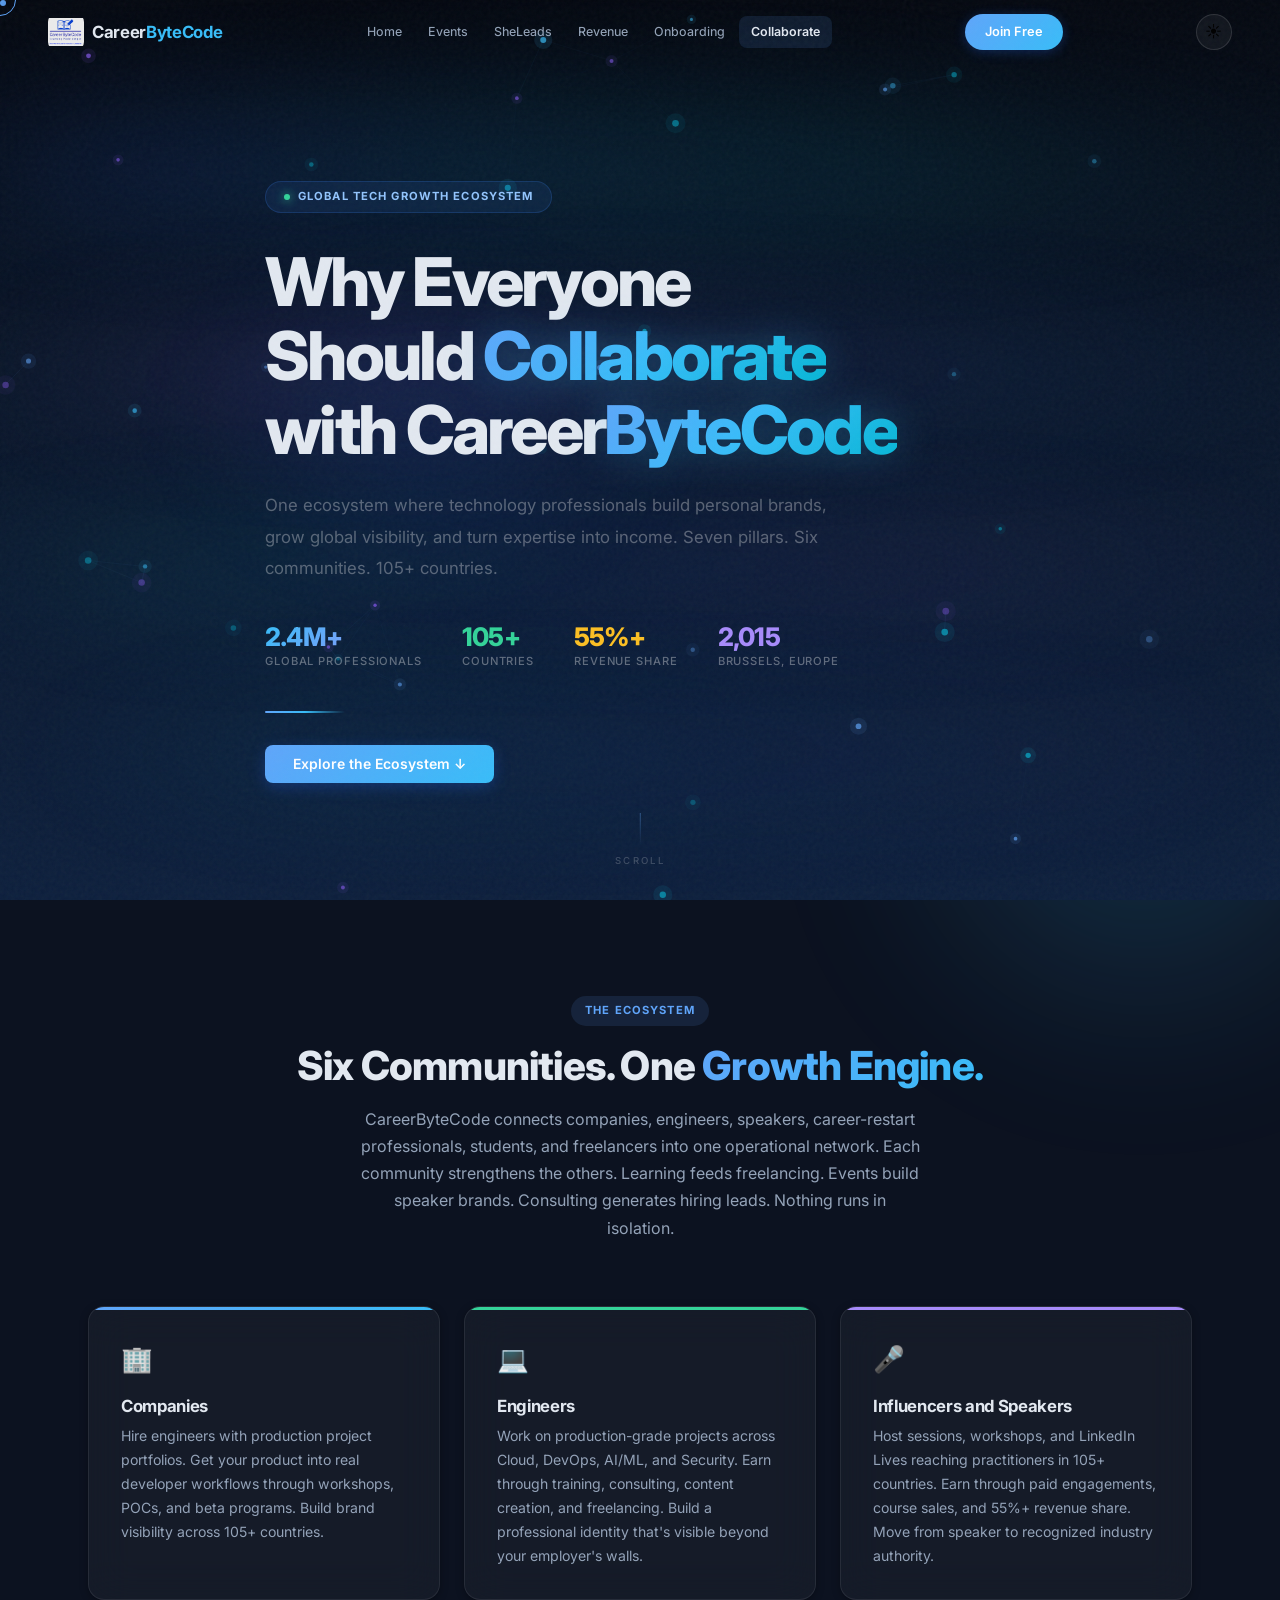
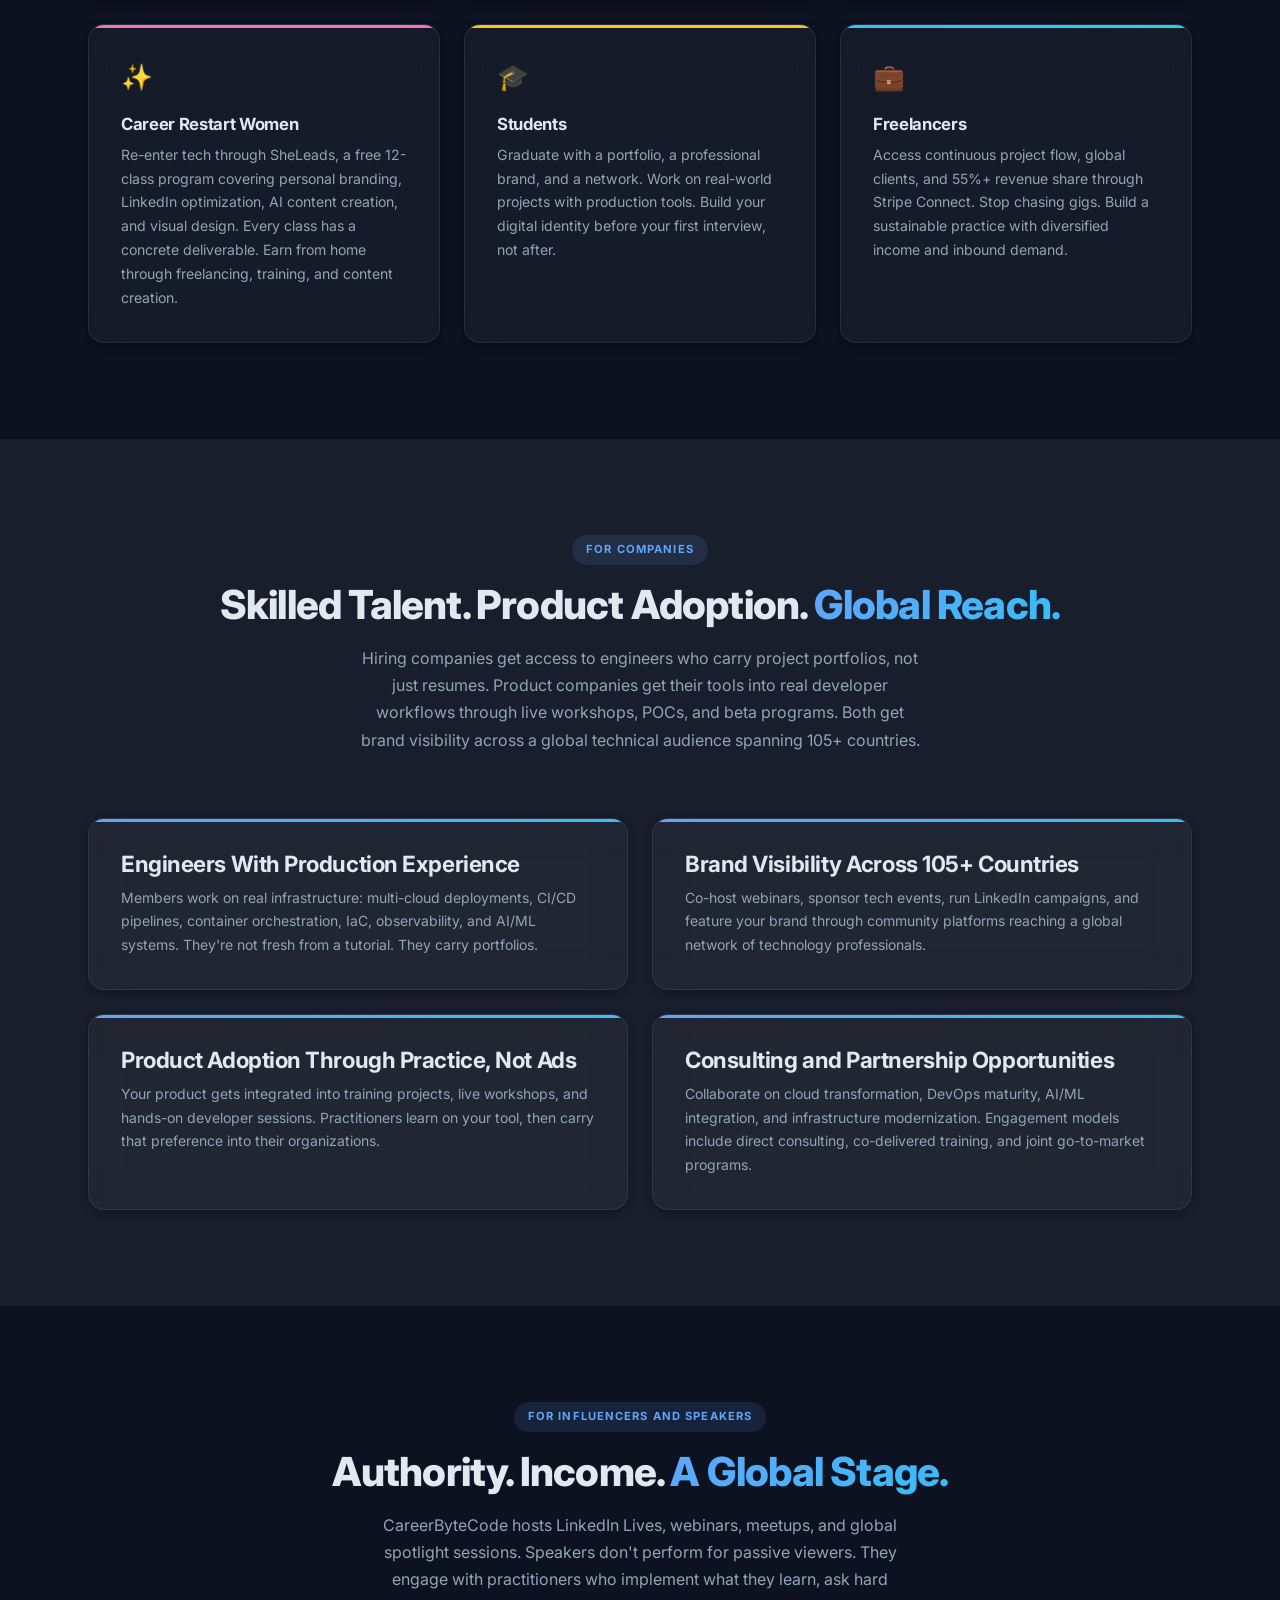
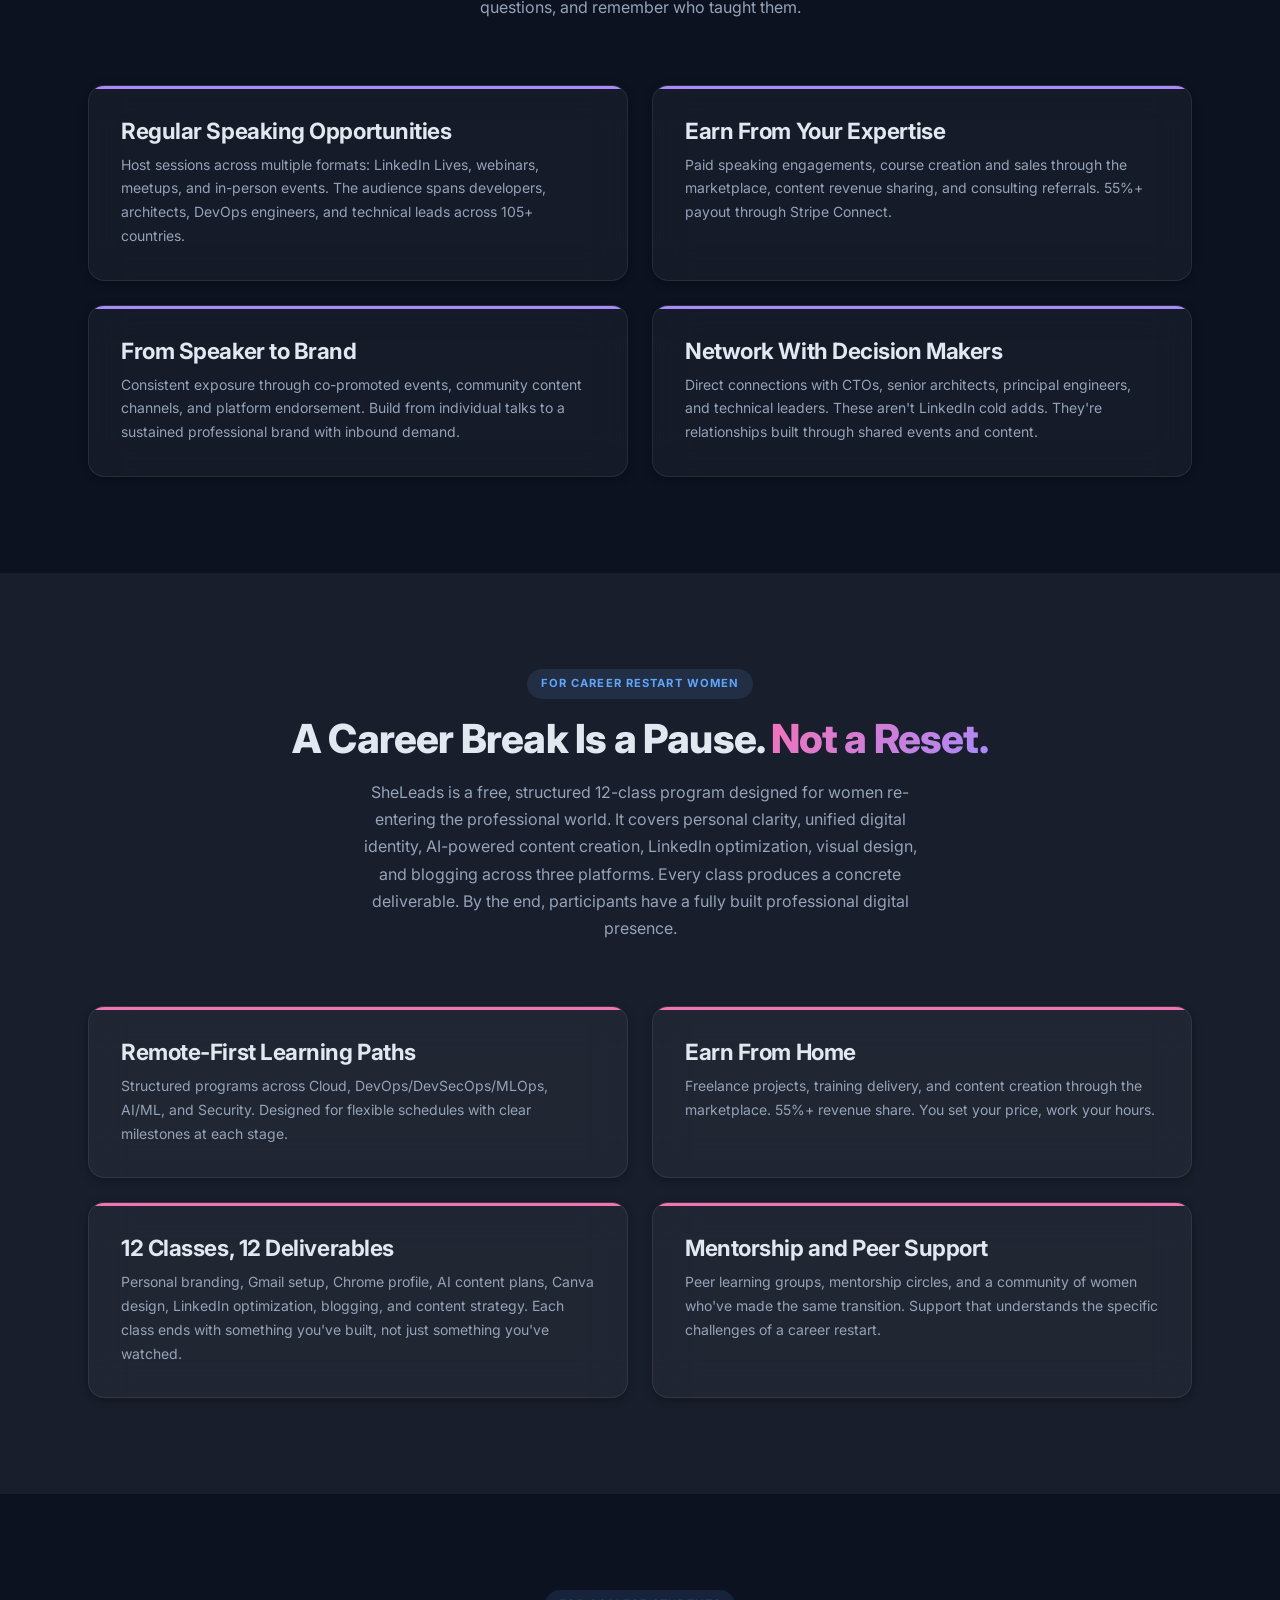
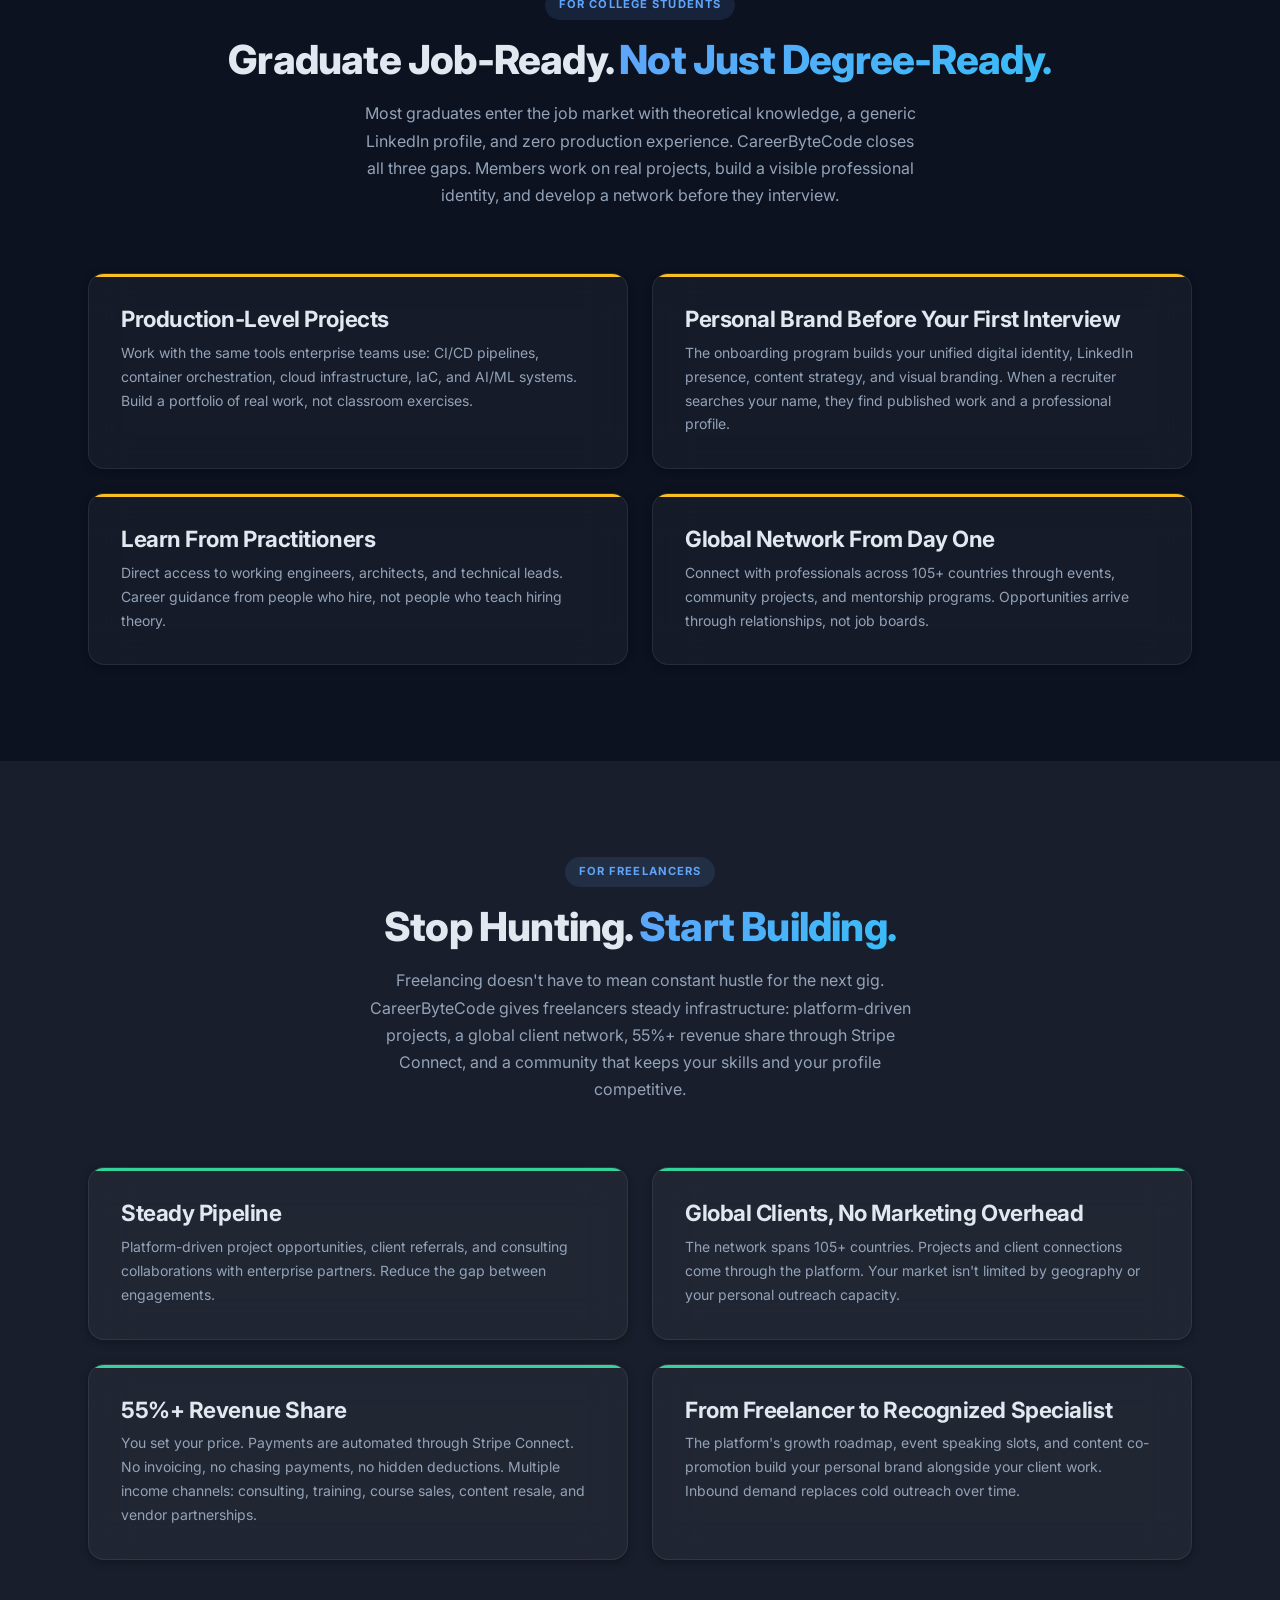
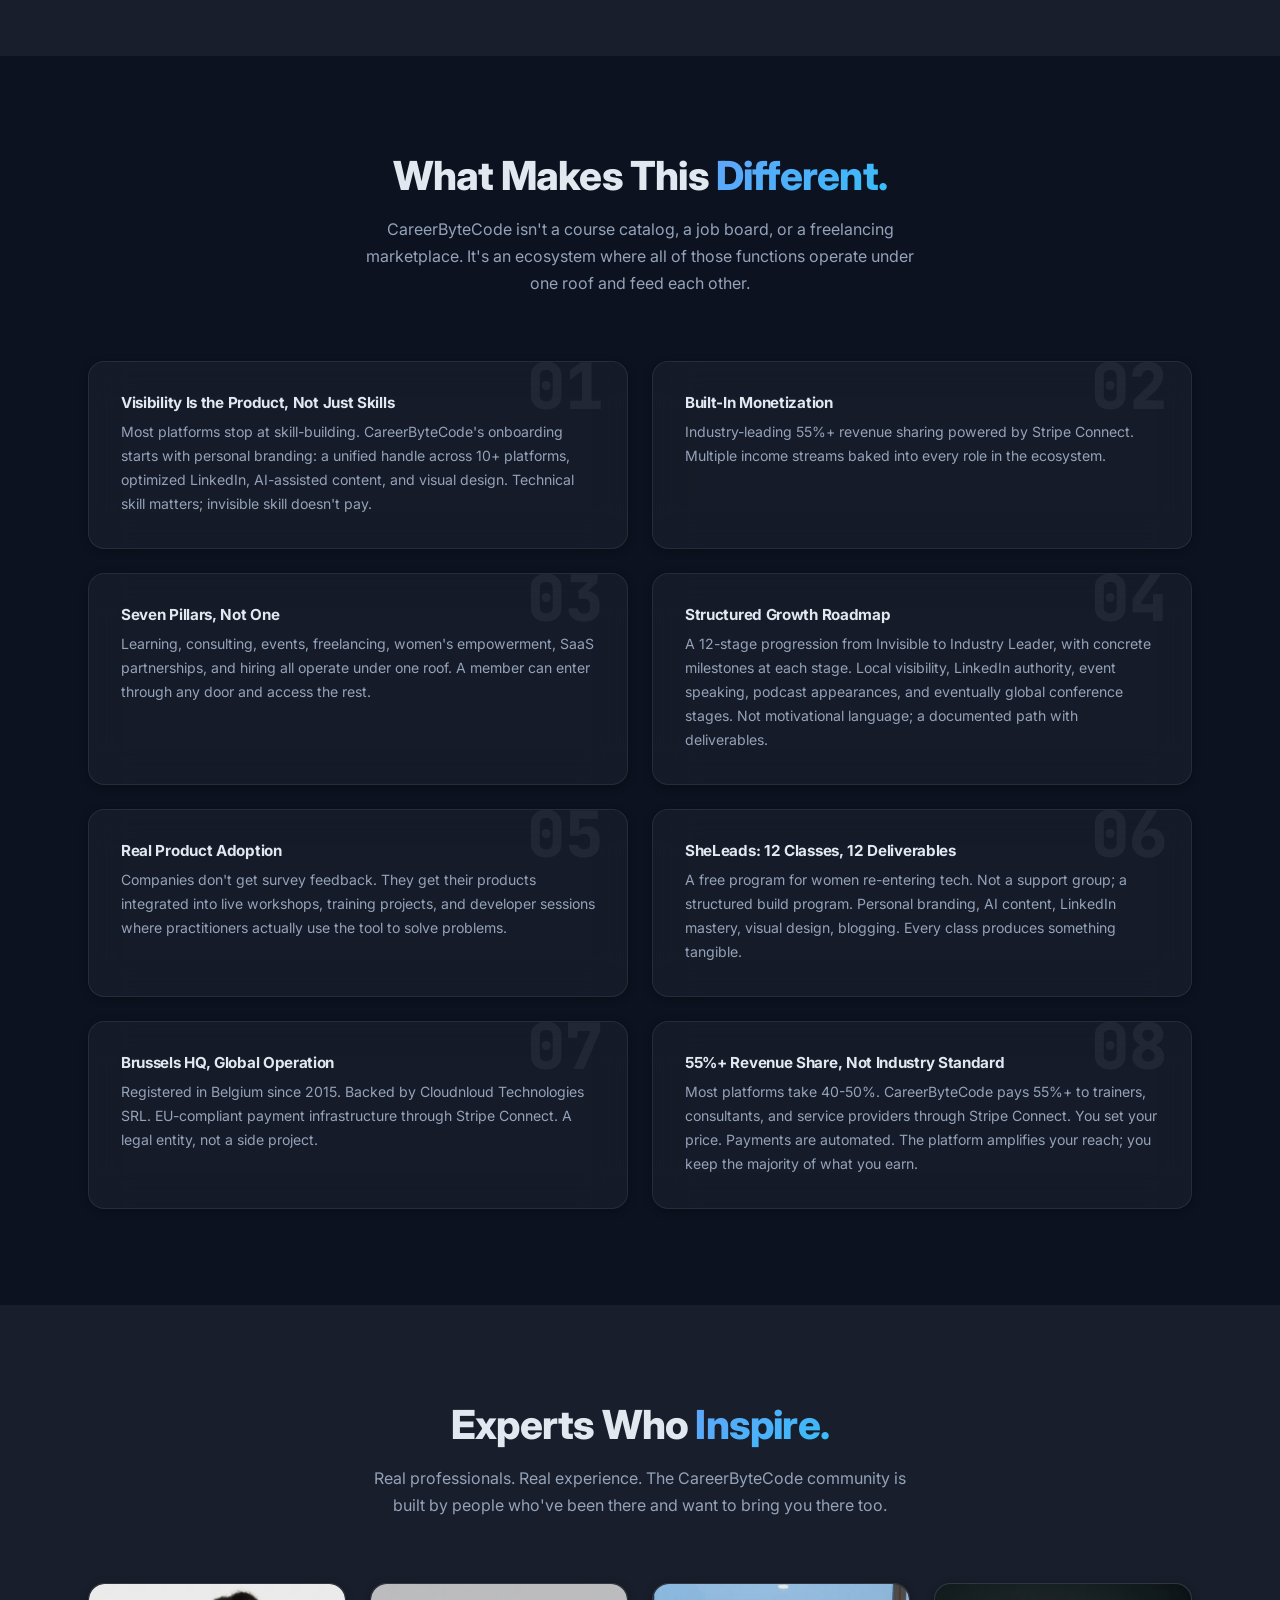
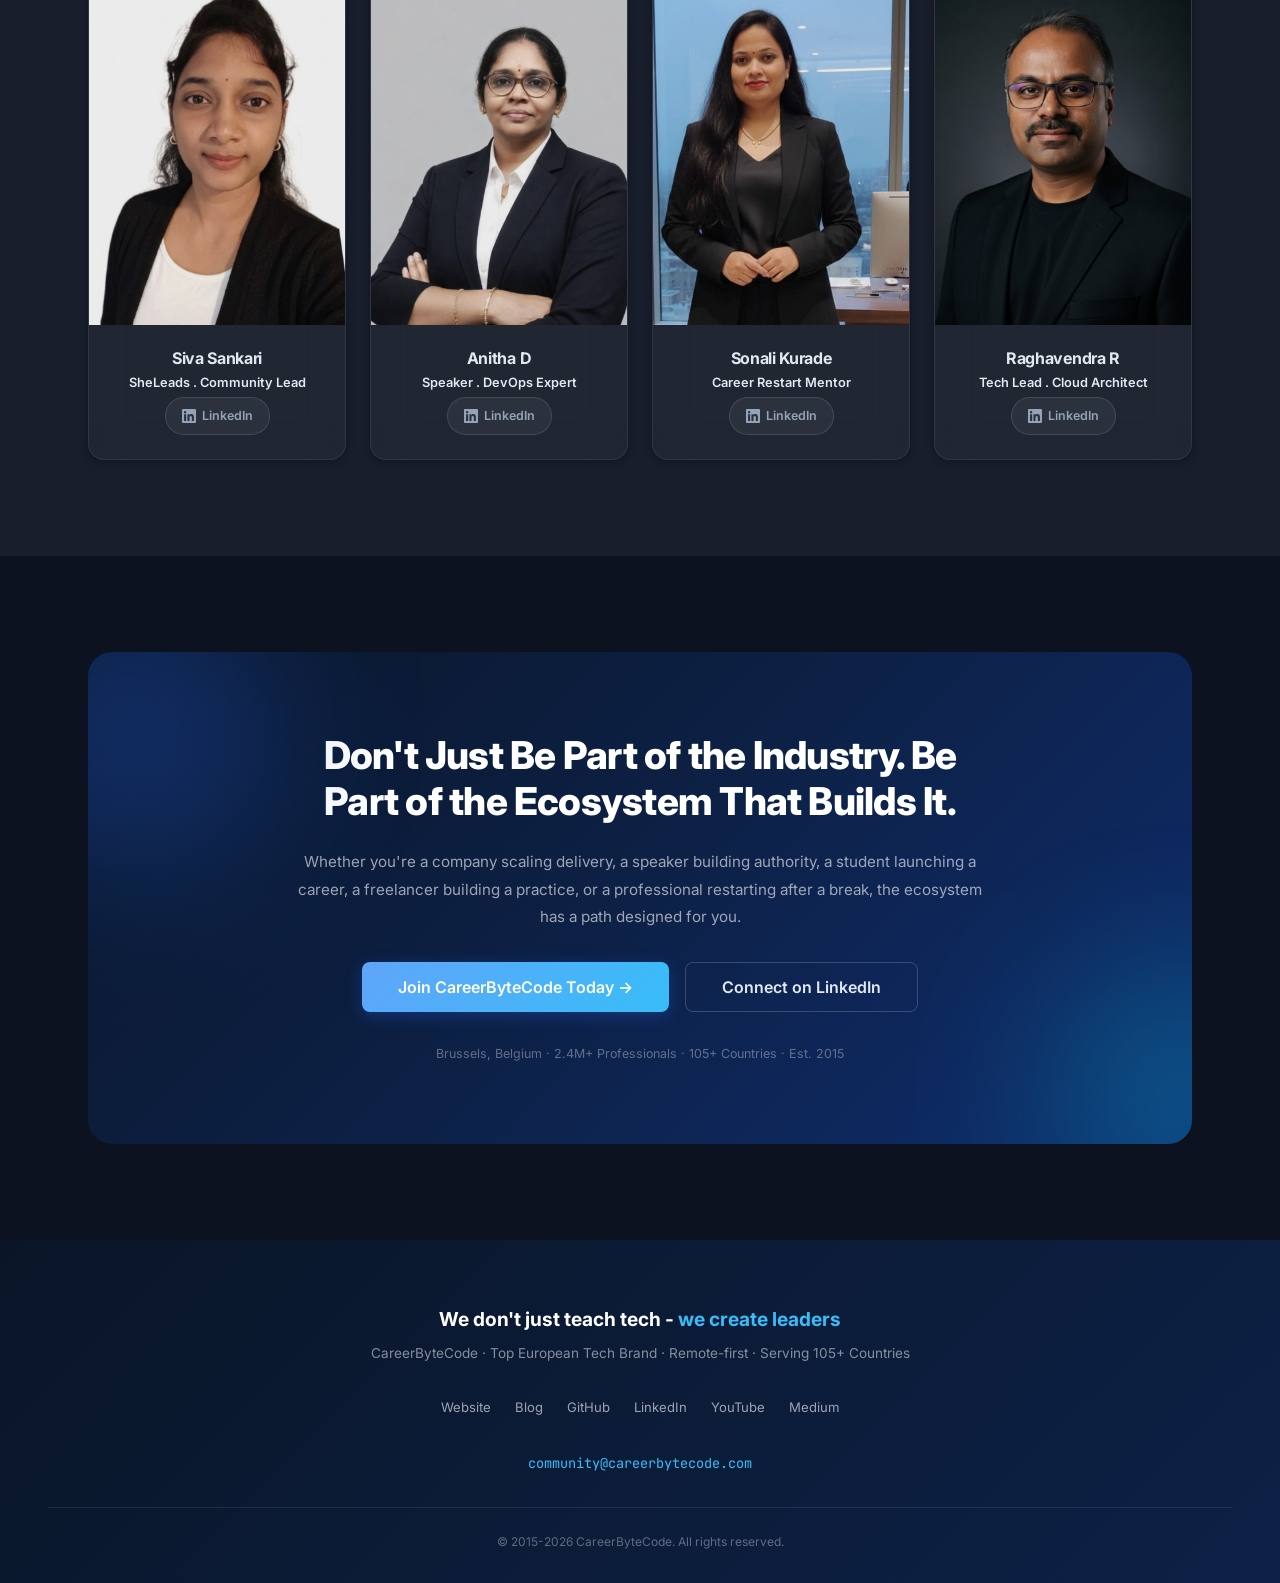
==== collaborate.html @ 2f4168fc "Move v2 premium redesign to root, remove version 2 folder V2 files now at root level replacing origi" ====
<!DOCTYPE html>
<html lang="en" data-theme="dark">
<head>
<meta charset="UTF-8">
<meta name="viewport" content="width=device-width, initial-scale=1.0">
<meta name="color-scheme" content="light dark">
<meta name="theme-color" content="#0c1220" media="(prefers-color-scheme:dark)">
<meta name="theme-color" content="#f5f7fa" media="(prefers-color-scheme:light)">
<title>Collaborate with CareerByteCode | Global Tech Growth Ecosystem</title>
<meta name="description" content="One ecosystem where technology professionals build personal brands, grow global visibility, and turn expertise into income. Seven pillars. Six communities. 105+ countries.">
<meta property="og:title" content="Collaborate with CareerByteCode">
<meta property="og:description" content="One ecosystem where technology professionals build personal brands, grow global visibility, and turn expertise into income.">
<meta property="og:type" content="website">
<meta property="og:image" content="og-image.png">
<link rel="icon" href="cbc - logo.png" type="image/png">
<link rel="canonical" href="https://careerbytecode.github.io/collaborate.html">
<link rel="preconnect" href="https://fonts.googleapis.com">
<link rel="preconnect" href="https://fonts.gstatic.com" crossorigin>
<link href="https://fonts.googleapis.com/css2?family=Inter:opsz,wght@14..32,300..800&family=JetBrains+Mono:wght@400;500;600;700&display=swap" rel="stylesheet">
<link rel="stylesheet" href="shared-premium.css">
<style>
/* ===============================================
   PAGE-SPECIFIC: Collaborate
   =============================================== */

/* ===== HERO - OPTION C: STACKED LAYERS / AURORA ===== */
.collab-hero{min-height:100vh;padding:0;background:linear-gradient(180deg,#040810 0%,#0a1628 40%,#0d1f3c 100%);position:relative;overflow:hidden;}
.collab-hero .hero__content{position:relative;z-index:5;display:flex;flex-direction:column;align-items:flex-start;justify-content:center;min-height:100vh;padding:calc(var(--nav-h) + var(--sp-8)) var(--sp-6) var(--sp-8);max-width:1200px;margin:0 auto;text-align:left;}
.collab-hero .hero__badge{background:rgba(59,130,246,0.1);border:1px solid rgba(59,130,246,0.2);color:#93c5fd;margin-bottom:var(--sp-4);align-self:flex-start;}
.collab-hero h1{font-size:clamp(2.4rem,5.5vw,4.2rem);font-weight:800;letter-spacing:-0.04em;line-height:1.1;color:#e2e8f0;margin-bottom:var(--sp-3);max-width:750px;}
.collab-hero .hero__sub{font-size:clamp(0.92rem,1.6vw,1.05rem);color:rgba(255,255,255,0.45);line-height:1.85;max-width:600px;margin-bottom:var(--sp-5);}

/* Inline stats inside hero */
.hero-inline-stats{display:flex;gap:var(--sp-5);flex-wrap:wrap;margin-bottom:var(--sp-5);}
.hero-inline-stat{display:flex;flex-direction:column;}
.hero-inline-stat .hi-num{font-size:1.6rem;font-weight:800;letter-spacing:-0.03em;line-height:1;}
.hero-inline-stat .hi-label{font-size:0.7rem;color:rgba(255,255,255,0.35);text-transform:uppercase;letter-spacing:0.08em;margin-top:4px;font-weight:500;}

/* Divider line under stats */
.hero-divider{width:80px;height:2px;background:linear-gradient(90deg,var(--accent),var(--accent-2),transparent);margin-bottom:var(--sp-4);border-radius:2px;}

/* Aurora bands - horizontal gradient waves */
.aurora{position:absolute;inset:0;pointer-events:none;z-index:1;overflow:hidden;}
.aurora-band{position:absolute;width:120%;height:120px;left:-10%;filter:blur(60px);opacity:0.35;border-radius:50%;will-change:transform;}
.aurora-band--1{top:12%;background:linear-gradient(90deg,transparent 0%,rgba(37,99,235,0.5) 15%,rgba(14,165,233,0.4) 40%,rgba(6,182,212,0.3) 65%,transparent 100%);animation:aurora-wave-1 12s ease-in-out infinite;}
.aurora-band--2{top:35%;background:linear-gradient(90deg,transparent 5%,rgba(139,92,246,0.4) 25%,rgba(99,102,241,0.35) 50%,rgba(37,99,235,0.2) 75%,transparent 100%);animation:aurora-wave-2 16s ease-in-out infinite;height:110px;}
.aurora-band--3{top:58%;background:linear-gradient(90deg,transparent 0%,rgba(6,182,212,0.35) 20%,rgba(37,99,235,0.3) 45%,rgba(139,92,246,0.25) 70%,transparent 100%);animation:aurora-wave-3 20s ease-in-out infinite;height:90px;}
.aurora-band--4{top:78%;background:linear-gradient(90deg,transparent 8%,rgba(14,165,233,0.3) 30%,rgba(37,99,235,0.25) 55%,rgba(139,92,246,0.15) 80%,transparent 95%);animation:aurora-wave-4 14s ease-in-out infinite;height:100px;opacity:0.3;}
@keyframes aurora-wave-1{0%,100%{transform:translateX(0) scaleX(1);}50%{transform:translateX(5%) scaleX(1.1);}}
@keyframes aurora-wave-2{0%,100%{transform:translateX(0) scaleX(1);}50%{transform:translateX(-4%) scaleX(0.95);}}
@keyframes aurora-wave-3{0%,100%{transform:translateX(0) scaleY(1);}50%{transform:translateX(3%) scaleY(1.3);}}
@keyframes aurora-wave-4{0%,100%{transform:translateX(0) scaleX(1);}50%{transform:translateX(-6%) scaleX(1.15);}}

/* Subtle noise grain on hero */
.collab-hero::after{content:'';position:absolute;inset:0;background:url("data:image/svg+xml,%3Csvg viewBox='0 0 256 256' xmlns='http://www.w3.org/2000/svg'%3E%3Cfilter id='n'%3E%3CfeTurbulence type='fractalNoise' baseFrequency='0.9' numOctaves='4' stitchTiles='stitch'/%3E%3C/filter%3E%3Crect width='100%25' height='100%25' filter='url(%23n)'/%3E%3C/svg%3E");opacity:0.03;pointer-events:none;z-index:2;}

/* Text gradient for "Collaborate" and "ByteCode" with glow pulse */
.collab-shimmer{
  background:linear-gradient(135deg,#60a5fa,#38bdf8,#06b6d4);
  -webkit-background-clip:text;-webkit-text-fill-color:transparent;background-clip:text;
  filter:drop-shadow(0 0 20px rgba(56,189,248,0.3));
  animation:collab-glow 3s ease-in-out infinite alternate;
}
@keyframes collab-glow{0%{filter:drop-shadow(0 0 15px rgba(56,189,248,0.2));}100%{filter:drop-shadow(0 0 35px rgba(56,189,248,0.5));}}

/* Pulsing ambient glow behind hero title area */
.collab-hero .hero__content::before{
  content:'';position:absolute;width:500px;height:300px;top:30%;left:-5%;
  background:radial-gradient(ellipse,rgba(37,99,235,0.12),transparent 70%);
  filter:blur(50px);pointer-events:none;animation:hero-ambient 8s ease-in-out infinite alternate;z-index:-1;
}
@keyframes hero-ambient{0%{opacity:0.5;transform:translate(0,0) scale(1);}100%{opacity:0.8;transform:translate(20px,-10px) scale(1.1);}}

/* Particle network canvas */
.particle-canvas{position:absolute;inset:0;z-index:2;pointer-events:none;}

/* Mobile: hide particles */
@media(max-width:640px){.particle-canvas{display:none;}}

/* Scroll hint - stays centered at bottom */
.collab-hero .scroll-hint{position:absolute;bottom:var(--sp-4);left:50%;transform:translateX(-50%);display:flex;flex-direction:column;align-items:center;gap:8px;animation:scroll-bounce 2s ease-in-out infinite;z-index:5;}
.collab-hero .scroll-hint span{font-size:0.6rem;letter-spacing:0.25em;text-transform:uppercase;color:rgba(255,255,255,0.2);font-weight:500;}
.collab-hero .scroll-line{width:1px;height:32px;background:linear-gradient(to bottom,rgba(96,165,250,0.4),transparent);}
@keyframes scroll-bounce{0%,100%{transform:translateX(-50%) translateY(0)}50%{transform:translateX(-50%) translateY(10px)}}

/* Hero pulse dot */
.hero-pulse{width:6px;height:6px;border-radius:50%;background:#34d399;box-shadow:0 0 10px #34d399;display:inline-block;animation:pulse 2s ease-in-out infinite;}
@keyframes pulse{0%,100%{opacity:1;transform:scale(1);}50%{opacity:0.5;transform:scale(0.8);}}

/* Mobile hero */
@media(max-width:640px){
  .collab-hero .hero__content{padding:calc(var(--nav-h) + var(--sp-4)) var(--sp-3) var(--sp-6);}
  .hero-inline-stats{gap:var(--sp-3);}
  .hero-inline-stat .hi-num{font-size:1.3rem;}
  .aurora-band{filter:blur(80px);opacity:0.25;}
}
@media(prefers-reduced-motion:reduce){
  .aurora-band,.collab-shimmer,.collab-hero .hero__content::before{animation:none !important;}
}

/* ===== ECOSYSTEM GRID ===== */
.ecosystem-grid{display:grid;grid-template-columns:repeat(3,1fr);gap:var(--sp-3);}
.ecosystem-card{position:relative;background:var(--glass);backdrop-filter:blur(var(--glass-blur));-webkit-backdrop-filter:blur(var(--glass-blur));border:1px solid var(--glass-border);border-radius:var(--r-lg);padding:var(--sp-4);transition:all var(--dur-normal) var(--ease-out-expo);text-decoration:none;color:var(--text);overflow:hidden;cursor:pointer;box-shadow:var(--sh-sm);}
.ecosystem-card::before{content:'';position:absolute;top:0;left:0;width:100%;height:3px;border-radius:var(--r-lg) var(--r-lg) 0 0;}
.ecosystem-card:hover{transform:translateY(-6px);box-shadow:var(--sh-lg);}
.ecosystem-card h3{font-size:1.05rem;font-weight:700;margin-bottom:var(--sp-1);color:var(--text);}
.ecosystem-card p{font-size:0.88rem;color:var(--text-2);line-height:1.7;}
.ecosystem-card .card-arrow{position:absolute;top:var(--sp-3);right:var(--sp-3);font-size:1rem;opacity:0;transition:opacity 0.2s,transform 0.2s;color:var(--text-3);}
.ecosystem-card:hover .card-arrow{opacity:1;transform:translateX(4px);}
.eco-icon{font-size:1.6rem;margin-bottom:var(--sp-2);display:block;}

/* Ecosystem card color variants */
.ecosystem-card--blue::before{background:linear-gradient(90deg,var(--accent),var(--accent-2));}
.ecosystem-card--green::before{background:linear-gradient(90deg,var(--success),#34d399);}
.ecosystem-card--purple::before{background:linear-gradient(90deg,var(--accent-3),#a78bfa);}
.ecosystem-card--rose::before{background:linear-gradient(90deg,var(--rose),#f472b6);}
.ecosystem-card--gold::before{background:linear-gradient(90deg,var(--gold),#fbbf24);}
.ecosystem-card--cyan::before{background:linear-gradient(90deg,var(--accent-2),#22d3ee);}

@media(max-width:960px){.ecosystem-grid{grid-template-columns:repeat(2,1fr);}}
@media(max-width:640px){.ecosystem-grid{grid-template-columns:1fr;}}

/* ===== BENEFITS GRID (2x2 per audience section) ===== */
.benefits-grid{display:grid;grid-template-columns:repeat(2,1fr);gap:var(--sp-3);}
@media(max-width:768px){.benefits-grid{grid-template-columns:1fr;}}

/* Benefit card color accents */
.card--blue::before{background:linear-gradient(90deg,var(--accent),var(--accent-2));opacity:1;}
.card--purple::before{background:linear-gradient(90deg,var(--accent-3),#a78bfa);opacity:1;}
.card--rose::before{background:linear-gradient(90deg,var(--rose),#f472b6);opacity:1;}
.card--gold::before{background:linear-gradient(90deg,var(--gold),#fbbf24);opacity:1;}
.card--green::before{background:linear-gradient(90deg,var(--success),#34d399);opacity:1;}

/* ===== DIFFERENTIATORS GRID ===== */
.diff-grid{display:grid;grid-template-columns:repeat(2,1fr);gap:var(--sp-3);}
.diff-card{position:relative;overflow:hidden;}
.diff-num{position:absolute;top:-8px;right:var(--sp-3);font-family:var(--font-mono);font-size:4rem;font-weight:800;opacity:0.06;line-height:1;pointer-events:none;color:var(--text);}
.diff-card h3{font-size:0.95rem;font-weight:700;margin-bottom:var(--sp-1);}
.diff-card p{font-size:0.88rem;color:var(--text-2);line-height:1.7;}
@media(max-width:768px){.diff-grid{grid-template-columns:1fr;}}

/* ===== LEADERS GRID ===== */
.leaders-grid{display:grid;grid-template-columns:repeat(4,1fr);gap:var(--sp-3);}
@media(max-width:960px){.leaders-grid{grid-template-columns:repeat(2,1fr);}}
@media(max-width:640px){.leaders-grid{grid-template-columns:1fr;max-width:340px;margin:0 auto;}}

/* ===== CTA SECTION ===== */
.collab-cta{background:linear-gradient(135deg,#0a1628 0%,#0d2147 50%,#0f2d6e 100%);color:#fff;position:relative;overflow:hidden;border-radius:var(--r-xl);padding:var(--sp-10) var(--sp-6);text-align:center;}
.collab-cta h2{color:#fff;font-size:clamp(1.6rem,3.5vw,2.4rem);max-width:800px;margin:0 auto var(--sp-3);}
.collab-cta p{color:rgba(255,255,255,0.6);max-width:700px;margin:0 auto var(--sp-4);font-size:0.95rem;line-height:1.8;}
.collab-cta .cta-footer{font-size:0.78rem;color:rgba(255,255,255,0.35);margin-top:var(--sp-4);}
.collab-cta .cta-orb{position:absolute;border-radius:50%;filter:blur(80px);pointer-events:none;opacity:0.3;}
.collab-cta .cta-orb-1{width:300px;height:300px;background:#2563eb;top:-15%;left:-10%;}
.collab-cta .cta-orb-2{width:250px;height:250px;background:#06b6d4;bottom:-15%;right:-10%;}

/* ===== SECTION ALT ===== */
.section--alt{background:var(--surface);}

/* ===== RESPONSIVE ===== */
@media(max-width:960px){
  .collab-hero h1{font-size:clamp(2.2rem,8vw,3.5rem);}
}
@media(max-width:640px){
  .collab-hero .hero__content{padding-top:calc(var(--nav-h) + var(--sp-6));}
  .collab-hero h1{font-size:clamp(2rem,9vw,3rem);}
  .collab-orb--1{width:300px;height:300px;}
  .collab-orb--2{width:250px;height:250px;}
  .collab-orb--3{width:200px;height:200px;}
}

/* Print */
@media print{
  .nav,.scroll-progress,.nav__mobile,.orb,.btt,.noise{display:none !important;}
  .reveal{opacity:1;transform:none;}
  body{background:#fff;color:#000;}
  .collab-hero{min-height:auto;padding:40px 0;}
  .section{padding:30px 0;}
}
</style>
</head>
<body>

<div class="noise"></div>
<div class="orb orb-1"></div>
<div class="orb orb-2"></div>
<div class="orb orb-3"></div>
<div class="scroll-progress" role="progressbar" aria-label="Page scroll progress"></div>

<!-- NAV -->
<nav class="nav" id="main-nav">
  <a class="nav__logo" href="index.html">
    <img class="nav__logo-icon" src="cbc - logo.png" alt="CBC" width="36" height="36">
    <span class="nav__logo-text">Career<em>ByteCode</em></span>
  </a>
  <div class="nav__links">
    <a href="index.html">Home</a>
    <a href="events.html">Events</a>
    <a href="sheleads.html">SheLeads</a>
    <a href="revenue-models.html">Revenue</a>
    <a href="onboarding.html">Onboarding</a>
    <a href="collaborate.html" class="active">Collaborate</a>
  </div>
  <a class="nav__cta" href="https://www.linkedin.com/company/careerbytecode" target="_blank" rel="noopener noreferrer">Join Free</a>
  <button class="theme-toggle" id="theme-toggle" aria-label="Toggle dark mode"></button>
  <button class="nav__hamburger" id="hamburger" aria-label="Toggle menu"><span></span><span></span><span></span></button>
</nav>
<div class="nav__mobile" id="mobile-menu">
  <a href="index.html">Home</a>
  <a href="events.html">Events</a>
  <a href="sheleads.html">SheLeads</a>
  <a href="revenue-models.html">Revenue</a>
  <a href="onboarding.html">Onboarding</a>
  <a href="collaborate.html" class="active">Collaborate</a>
  <button class="theme-toggle" id="theme-toggle-mobile" aria-label="Toggle dark mode"></button>
  <a class="nav__cta" href="https://www.linkedin.com/company/careerbytecode" target="_blank" rel="noopener noreferrer">Join Free</a>
</div>

<main>

<!-- ==================== HERO ==================== -->
<section class="hero hero--dark collab-hero" id="hero">
  <!-- Aurora bands - horizontal light waves -->
  <div class="aurora">
    <div class="aurora-band aurora-band--1"></div>
    <div class="aurora-band aurora-band--2"></div>
    <div class="aurora-band aurora-band--3"></div>
    <div class="aurora-band aurora-band--4"></div>
  </div>
  <!-- Particle connections network -->
  <canvas class="particle-canvas" id="particle-canvas"></canvas>
  <div class="hero__content" data-parallax="0.1">
    <div class="hero__badge reveal"><span class="hero-pulse"></span> Global Tech Growth Ecosystem</div>
    <h1 class="reveal">Why Everyone Should <span class="collab-shimmer">Collaborate</span> with Career<span class="collab-shimmer">ByteCode</span></h1>
    <p class="hero__sub reveal">One ecosystem where technology professionals build personal brands, grow global visibility, and turn expertise into income. Seven pillars. Six communities. 105+ countries.</p>
    <div class="hero-inline-stats reveal">
      <div class="hero-inline-stat">
        <div class="hi-num text-gradient-2" data-count-to="2.4M+">&#8212;</div>
        <div class="hi-label">Global Professionals</div>
      </div>
      <div class="hero-inline-stat">
        <div class="hi-num" style="color:var(--success);" data-count-to="105+">&#8212;</div>
        <div class="hi-label">Countries</div>
      </div>
      <div class="hero-inline-stat">
        <div class="hi-num" style="color:var(--gold);" data-count-to="55%+">&#8212;</div>
        <div class="hi-label">Revenue Share</div>
      </div>
      <div class="hero-inline-stat">
        <div class="hi-num" style="color:var(--accent-3);" data-count-to="2015">&#8212;</div>
        <div class="hi-label">Brussels, Europe</div>
      </div>
    </div>
    <div class="hero-divider"></div>
    <a class="btn btn--primary btn--magnetic" href="#ecosystem">Explore the Ecosystem &darr;</a>
  </div>
  <div class="scroll-hint"><div class="scroll-line"></div><span>SCROLL</span></div>
</section>

<!-- ==================== THE ECOSYSTEM ==================== -->
<section class="section reveal" id="ecosystem">
<div class="container">
  <div class="section-header">
    <div class="section-tag">The Ecosystem</div>
    <h2>Six Communities. One <span class="text-gradient">Growth Engine.</span></h2>
    <p>CareerByteCode connects companies, engineers, speakers, career-restart professionals, students, and freelancers into one operational network. Each community strengthens the others. Learning feeds freelancing. Events build speaker brands. Consulting generates hiring leads. Nothing runs in isolation.</p>
  </div>
  <div class="ecosystem-grid reveal">

    <a class="ecosystem-card ecosystem-card--blue" href="#companies">
      <span class="card-arrow">&rarr;</span>
      <span class="eco-icon">&#127970;</span>
      <h3>Companies</h3>
      <p>Hire engineers with production project portfolios. Get your product into real developer workflows through workshops, POCs, and beta programs. Build brand visibility across 105+ countries.</p>
    </a>

    <a class="ecosystem-card ecosystem-card--green" href="#engineers">
      <span class="card-arrow">&rarr;</span>
      <span class="eco-icon">&#128187;</span>
      <h3>Engineers</h3>
      <p>Work on production-grade projects across Cloud, DevOps, AI/ML, and Security. Earn through training, consulting, content creation, and freelancing. Build a professional identity that's visible beyond your employer's walls.</p>
    </a>

    <a class="ecosystem-card ecosystem-card--purple" href="#speakers">
      <span class="card-arrow">&rarr;</span>
      <span class="eco-icon">&#127908;</span>
      <h3>Influencers and Speakers</h3>
      <p>Host sessions, workshops, and LinkedIn Lives reaching practitioners in 105+ countries. Earn through paid engagements, course sales, and 55%+ revenue share. Move from speaker to recognized industry authority.</p>
    </a>

    <a class="ecosystem-card ecosystem-card--rose" href="#women">
      <span class="card-arrow">&rarr;</span>
      <span class="eco-icon">&#10024;</span>
      <h3>Career Restart Women</h3>
      <p>Re-enter tech through SheLeads, a free 12-class program covering personal branding, LinkedIn optimization, AI content creation, and visual design. Every class has a concrete deliverable. Earn from home through freelancing, training, and content creation.</p>
    </a>

    <a class="ecosystem-card ecosystem-card--gold" href="#students">
      <span class="card-arrow">&rarr;</span>
      <span class="eco-icon">&#127891;</span>
      <h3>Students</h3>
      <p>Graduate with a portfolio, a professional brand, and a network. Work on real-world projects with production tools. Build your digital identity before your first interview, not after.</p>
    </a>

    <a class="ecosystem-card ecosystem-card--cyan" href="#freelancers">
      <span class="card-arrow">&rarr;</span>
      <span class="eco-icon">&#128188;</span>
      <h3>Freelancers</h3>
      <p>Access continuous project flow, global clients, and 55%+ revenue share through Stripe Connect. Stop chasing gigs. Build a sustainable practice with diversified income and inbound demand.</p>
    </a>

  </div>
</div>
</section>

<!-- ==================== FOR COMPANIES ==================== -->
<section class="section section--alt reveal" id="companies">
<div class="container">
  <div class="section-header">
    <div class="section-tag">For Companies</div>
    <h2>Skilled Talent. Product Adoption. <span class="text-gradient">Global Reach.</span></h2>
    <p>Hiring companies get access to engineers who carry project portfolios, not just resumes. Product companies get their tools into real developer workflows through live workshops, POCs, and beta programs. Both get brand visibility across a global technical audience spanning 105+ countries.</p>
  </div>
  <div class="benefits-grid reveal">
    <div class="card card--blue">
      <div class="card__body">
        <h3>Engineers With Production Experience</h3>
        <p>Members work on real infrastructure: multi-cloud deployments, CI/CD pipelines, container orchestration, IaC, observability, and AI/ML systems. They're not fresh from a tutorial. They carry portfolios.</p>
      </div>
    </div>
    <div class="card card--blue">
      <div class="card__body">
        <h3>Brand Visibility Across 105+ Countries</h3>
        <p>Co-host webinars, sponsor tech events, run LinkedIn campaigns, and feature your brand through community platforms reaching a global network of technology professionals.</p>
      </div>
    </div>
    <div class="card card--blue">
      <div class="card__body">
        <h3>Product Adoption Through Practice, Not Ads</h3>
        <p>Your product gets integrated into training projects, live workshops, and hands-on developer sessions. Practitioners learn on your tool, then carry that preference into their organizations.</p>
      </div>
    </div>
    <div class="card card--blue">
      <div class="card__body">
        <h3>Consulting and Partnership Opportunities</h3>
        <p>Collaborate on cloud transformation, DevOps maturity, AI/ML integration, and infrastructure modernization. Engagement models include direct consulting, co-delivered training, and joint go-to-market programs.</p>
      </div>
    </div>
  </div>
</div>
</section>

<!-- ==================== FOR INFLUENCERS & SPEAKERS ==================== -->
<section class="section reveal" id="speakers">
<div class="container">
  <div class="section-header">
    <div class="section-tag">For Influencers and Speakers</div>
    <h2>Authority. Income. <span class="text-gradient">A Global Stage.</span></h2>
    <p>CareerByteCode hosts LinkedIn Lives, webinars, meetups, and global spotlight sessions. Speakers don't perform for passive viewers. They engage with practitioners who implement what they learn, ask hard questions, and remember who taught them.</p>
  </div>
  <div class="benefits-grid reveal">
    <div class="card card--purple">
      <div class="card__body">
        <h3>Regular Speaking Opportunities</h3>
        <p>Host sessions across multiple formats: LinkedIn Lives, webinars, meetups, and in-person events. The audience spans developers, architects, DevOps engineers, and technical leads across 105+ countries.</p>
      </div>
    </div>
    <div class="card card--purple">
      <div class="card__body">
        <h3>Earn From Your Expertise</h3>
        <p>Paid speaking engagements, course creation and sales through the marketplace, content revenue sharing, and consulting referrals. 55%+ payout through Stripe Connect.</p>
      </div>
    </div>
    <div class="card card--purple">
      <div class="card__body">
        <h3>From Speaker to Brand</h3>
        <p>Consistent exposure through co-promoted events, community content channels, and platform endorsement. Build from individual talks to a sustained professional brand with inbound demand.</p>
      </div>
    </div>
    <div class="card card--purple">
      <div class="card__body">
        <h3>Network With Decision Makers</h3>
        <p>Direct connections with CTOs, senior architects, principal engineers, and technical leaders. These aren't LinkedIn cold adds. They're relationships built through shared events and content.</p>
      </div>
    </div>
  </div>
</div>
</section>

<!-- ==================== FOR CAREER RESTART WOMEN ==================== -->
<section class="section section--alt reveal" id="women">
<div class="container">
  <div class="section-header">
    <div class="section-tag">For Career Restart Women</div>
    <h2>A Career Break Is a Pause. <span class="text-gradient-rose">Not a Reset.</span></h2>
    <p>SheLeads is a free, structured 12-class program designed for women re-entering the professional world. It covers personal clarity, unified digital identity, AI-powered content creation, LinkedIn optimization, visual design, and blogging across three platforms. Every class produces a concrete deliverable. By the end, participants have a fully built professional digital presence.</p>
  </div>
  <div class="benefits-grid reveal">
    <div class="card card--rose">
      <div class="card__body">
        <h3>Remote-First Learning Paths</h3>
        <p>Structured programs across Cloud, DevOps/DevSecOps/MLOps, AI/ML, and Security. Designed for flexible schedules with clear milestones at each stage.</p>
      </div>
    </div>
    <div class="card card--rose">
      <div class="card__body">
        <h3>Earn From Home</h3>
        <p>Freelance projects, training delivery, and content creation through the marketplace. 55%+ revenue share. You set your price, work your hours.</p>
      </div>
    </div>
    <div class="card card--rose">
      <div class="card__body">
        <h3>12 Classes, 12 Deliverables</h3>
        <p>Personal branding, Gmail setup, Chrome profile, AI content plans, Canva design, LinkedIn optimization, blogging, and content strategy. Each class ends with something you've built, not just something you've watched.</p>
      </div>
    </div>
    <div class="card card--rose">
      <div class="card__body">
        <h3>Mentorship and Peer Support</h3>
        <p>Peer learning groups, mentorship circles, and a community of women who've made the same transition. Support that understands the specific challenges of a career restart.</p>
      </div>
    </div>
  </div>
</div>
</section>

<!-- ==================== FOR COLLEGE STUDENTS ==================== -->
<section class="section reveal" id="students">
<div class="container">
  <div class="section-header">
    <div class="section-tag">For College Students</div>
    <h2>Graduate Job-Ready. <span class="text-gradient">Not Just Degree-Ready.</span></h2>
    <p>Most graduates enter the job market with theoretical knowledge, a generic LinkedIn profile, and zero production experience. CareerByteCode closes all three gaps. Members work on real projects, build a visible professional identity, and develop a network before they interview.</p>
  </div>
  <div class="benefits-grid reveal">
    <div class="card card--gold">
      <div class="card__body">
        <h3>Production-Level Projects</h3>
        <p>Work with the same tools enterprise teams use: CI/CD pipelines, container orchestration, cloud infrastructure, IaC, and AI/ML systems. Build a portfolio of real work, not classroom exercises.</p>
      </div>
    </div>
    <div class="card card--gold">
      <div class="card__body">
        <h3>Personal Brand Before Your First Interview</h3>
        <p>The onboarding program builds your unified digital identity, LinkedIn presence, content strategy, and visual branding. When a recruiter searches your name, they find published work and a professional profile.</p>
      </div>
    </div>
    <div class="card card--gold">
      <div class="card__body">
        <h3>Learn From Practitioners</h3>
        <p>Direct access to working engineers, architects, and technical leads. Career guidance from people who hire, not people who teach hiring theory.</p>
      </div>
    </div>
    <div class="card card--gold">
      <div class="card__body">
        <h3>Global Network From Day One</h3>
        <p>Connect with professionals across 105+ countries through events, community projects, and mentorship programs. Opportunities arrive through relationships, not job boards.</p>
      </div>
    </div>
  </div>
</div>
</section>

<!-- ==================== FOR FREELANCERS ==================== -->
<section class="section section--alt reveal" id="freelancers">
<div class="container">
  <div class="section-header">
    <div class="section-tag">For Freelancers</div>
    <h2>Stop Hunting. <span class="text-gradient">Start Building.</span></h2>
    <p>Freelancing doesn't have to mean constant hustle for the next gig. CareerByteCode gives freelancers steady infrastructure: platform-driven projects, a global client network, 55%+ revenue share through Stripe Connect, and a community that keeps your skills and your profile competitive.</p>
  </div>
  <div class="benefits-grid reveal">
    <div class="card card--green">
      <div class="card__body">
        <h3>Steady Pipeline</h3>
        <p>Platform-driven project opportunities, client referrals, and consulting collaborations with enterprise partners. Reduce the gap between engagements.</p>
      </div>
    </div>
    <div class="card card--green">
      <div class="card__body">
        <h3>Global Clients, No Marketing Overhead</h3>
        <p>The network spans 105+ countries. Projects and client connections come through the platform. Your market isn't limited by geography or your personal outreach capacity.</p>
      </div>
    </div>
    <div class="card card--green">
      <div class="card__body">
        <h3>55%+ Revenue Share</h3>
        <p>You set your price. Payments are automated through Stripe Connect. No invoicing, no chasing payments, no hidden deductions. Multiple income channels: consulting, training, course sales, content resale, and vendor partnerships.</p>
      </div>
    </div>
    <div class="card card--green">
      <div class="card__body">
        <h3>From Freelancer to Recognized Specialist</h3>
        <p>The platform's growth roadmap, event speaking slots, and content co-promotion build your personal brand alongside your client work. Inbound demand replaces cold outreach over time.</p>
      </div>
    </div>
  </div>
</div>
</section>

<!-- ==================== WHAT SETS US APART ==================== -->
<section class="section reveal" id="differentiators">
<div class="container">
  <div class="section-header">
    <h2>What Makes This <span class="text-gradient">Different.</span></h2>
    <p>CareerByteCode isn't a course catalog, a job board, or a freelancing marketplace. It's an ecosystem where all of those functions operate under one roof and feed each other.</p>
  </div>
  <div class="diff-grid reveal">

    <div class="card diff-card">
      <div class="diff-num">01</div>
      <div class="card__body">
        <h3>Visibility Is the Product, Not Just Skills</h3>
        <p>Most platforms stop at skill-building. CareerByteCode's onboarding starts with personal branding: a unified handle across 10+ platforms, optimized LinkedIn, AI-assisted content, and visual design. Technical skill matters; invisible skill doesn't pay.</p>
      </div>
    </div>

    <div class="card diff-card">
      <div class="diff-num">02</div>
      <div class="card__body">
        <h3>Built-In Monetization</h3>
        <p>Industry-leading 55%+ revenue sharing powered by Stripe Connect. Multiple income streams baked into every role in the ecosystem.</p>
      </div>
    </div>

    <div class="card diff-card">
      <div class="diff-num">03</div>
      <div class="card__body">
        <h3>Seven Pillars, Not One</h3>
        <p>Learning, consulting, events, freelancing, women's empowerment, SaaS partnerships, and hiring all operate under one roof. A member can enter through any door and access the rest.</p>
      </div>
    </div>

    <div class="card diff-card">
      <div class="diff-num">04</div>
      <div class="card__body">
        <h3>Structured Growth Roadmap</h3>
        <p>A 12-stage progression from Invisible to Industry Leader, with concrete milestones at each stage. Local visibility, LinkedIn authority, event speaking, podcast appearances, and eventually global conference stages. Not motivational language; a documented path with deliverables.</p>
      </div>
    </div>

    <div class="card diff-card">
      <div class="diff-num">05</div>
      <div class="card__body">
        <h3>Real Product Adoption</h3>
        <p>Companies don't get survey feedback. They get their products integrated into live workshops, training projects, and developer sessions where practitioners actually use the tool to solve problems.</p>
      </div>
    </div>

    <div class="card diff-card">
      <div class="diff-num">06</div>
      <div class="card__body">
        <h3>SheLeads: 12 Classes, 12 Deliverables</h3>
        <p>A free program for women re-entering tech. Not a support group; a structured build program. Personal branding, AI content, LinkedIn mastery, visual design, blogging. Every class produces something tangible.</p>
      </div>
    </div>

    <div class="card diff-card">
      <div class="diff-num">07</div>
      <div class="card__body">
        <h3>Brussels HQ, Global Operation</h3>
        <p>Registered in Belgium since 2015. Backed by Cloudnloud Technologies SRL. EU-compliant payment infrastructure through Stripe Connect. A legal entity, not a side project.</p>
      </div>
    </div>

    <div class="card diff-card">
      <div class="diff-num">08</div>
      <div class="card__body">
        <h3>55%+ Revenue Share, Not Industry Standard</h3>
        <p>Most platforms take 40-50%. CareerByteCode pays 55%+ to trainers, consultants, and service providers through Stripe Connect. You set your price. Payments are automated. The platform amplifies your reach; you keep the majority of what you earn.</p>
      </div>
    </div>

  </div>
</div>
</section>

<!-- ==================== THE FACES BEHIND CBC ==================== -->
<section class="section section--alt reveal" id="leaders">
<div class="container">
  <div class="section-header">
    <h2>Experts Who <span class="text-gradient">Inspire.</span></h2>
    <p>Real professionals. Real experience. The CareerByteCode community is built by people who've been there and want to bring you there too.</p>
  </div>
  <div class="leaders-grid reveal">

    <div class="card card--person">
      <img class="card__photo" src="images/siva-sankari.jpg" alt="Siva Sankari" loading="lazy">
      <div class="card__body">
        <h3>Siva Sankari</h3>
        <div class="card__role">SheLeads . Community Lead</div>
        <a class="btn-linkedin" href="https://www.linkedin.com/in/learnwithsankari/" target="_blank" rel="noopener noreferrer" aria-label="Siva Sankari LinkedIn"><svg viewBox="0 0 24 24" width="14" height="14" fill="currentColor"><path d="M20.447 20.452h-3.554v-5.569c0-1.328-.027-3.037-1.852-3.037-1.853 0-2.136 1.445-2.136 2.939v5.667H9.351V9h3.414v1.561h.046c.477-.9 1.637-1.85 3.37-1.85 3.601 0 4.267 2.37 4.267 5.455v6.286zM5.337 7.433a2.062 2.062 0 01-2.063-2.065 2.064 2.064 0 112.063 2.065zm1.782 13.019H3.555V9h3.564v11.452zM22.225 0H1.771C.792 0 0 .774 0 1.729v20.542C0 23.227.792 24 1.771 24h20.451C23.2 24 24 23.227 24 22.271V1.729C24 .774 23.2 0 22.222 0h.003z"/></svg> LinkedIn</a>
      </div>
    </div>

    <div class="card card--person">
      <img class="card__photo" src="images/anitha-d.jpg" alt="Anitha D" loading="lazy">
      <div class="card__body">
        <h3>Anitha D</h3>
        <div class="card__role">Speaker . DevOps Expert</div>
        <a class="btn-linkedin" href="https://www.linkedin.com/in/intikianitha/" target="_blank" rel="noopener noreferrer" aria-label="Anitha D LinkedIn"><svg viewBox="0 0 24 24" width="14" height="14" fill="currentColor"><path d="M20.447 20.452h-3.554v-5.569c0-1.328-.027-3.037-1.852-3.037-1.853 0-2.136 1.445-2.136 2.939v5.667H9.351V9h3.414v1.561h.046c.477-.9 1.637-1.85 3.37-1.85 3.601 0 4.267 2.37 4.267 5.455v6.286zM5.337 7.433a2.062 2.062 0 01-2.063-2.065 2.064 2.064 0 112.063 2.065zm1.782 13.019H3.555V9h3.564v11.452zM22.225 0H1.771C.792 0 0 .774 0 1.729v20.542C0 23.227.792 24 1.771 24h20.451C23.2 24 24 23.227 24 22.271V1.729C24 .774 23.2 0 22.222 0h.003z"/></svg> LinkedIn</a>
      </div>
    </div>

    <div class="card card--person">
      <img class="card__photo" src="images/sonali-kurade.jpg" alt="Sonali Kurade" loading="lazy">
      <div class="card__body">
        <h3>Sonali Kurade</h3>
        <div class="card__role">Career Restart Mentor</div>
        <a class="btn-linkedin" href="https://www.linkedin.com/in/techopsbysonali/" target="_blank" rel="noopener noreferrer" aria-label="Sonali Kurade LinkedIn"><svg viewBox="0 0 24 24" width="14" height="14" fill="currentColor"><path d="M20.447 20.452h-3.554v-5.569c0-1.328-.027-3.037-1.852-3.037-1.853 0-2.136 1.445-2.136 2.939v5.667H9.351V9h3.414v1.561h.046c.477-.9 1.637-1.85 3.37-1.85 3.601 0 4.267 2.37 4.267 5.455v6.286zM5.337 7.433a2.062 2.062 0 01-2.063-2.065 2.064 2.064 0 112.063 2.065zm1.782 13.019H3.555V9h3.564v11.452zM22.225 0H1.771C.792 0 0 .774 0 1.729v20.542C0 23.227.792 24 1.771 24h20.451C23.2 24 24 23.227 24 22.271V1.729C24 .774 23.2 0 22.222 0h.003z"/></svg> LinkedIn</a>
      </div>
    </div>

    <div class="card card--person">
      <img class="card__photo" src="images/raghavendra-r.jpg" alt="Raghavendra R" loading="lazy">
      <div class="card__body">
        <h3>Raghavendra R</h3>
        <div class="card__role">Tech Lead . Cloud Architect</div>
        <a class="btn-linkedin" href="https://www.linkedin.com/in/intikirag/" target="_blank" rel="noopener noreferrer" aria-label="Raghavendra R LinkedIn"><svg viewBox="0 0 24 24" width="14" height="14" fill="currentColor"><path d="M20.447 20.452h-3.554v-5.569c0-1.328-.027-3.037-1.852-3.037-1.853 0-2.136 1.445-2.136 2.939v5.667H9.351V9h3.414v1.561h.046c.477-.9 1.637-1.85 3.37-1.85 3.601 0 4.267 2.37 4.267 5.455v6.286zM5.337 7.433a2.062 2.062 0 01-2.063-2.065 2.064 2.064 0 112.063 2.065zm1.782 13.019H3.555V9h3.564v11.452zM22.225 0H1.771C.792 0 0 .774 0 1.729v20.542C0 23.227.792 24 1.771 24h20.451C23.2 24 24 23.227 24 22.271V1.729C24 .774 23.2 0 22.222 0h.003z"/></svg> LinkedIn</a>
      </div>
    </div>

  </div>
</div>
</section>

<!-- ==================== CTA ==================== -->
<section class="section reveal" id="cta">
<div class="container">
  <div class="collab-cta">
    <div class="cta-orb cta-orb-1"></div>
    <div class="cta-orb cta-orb-2"></div>
    <h2>Don't Just Be Part of the Industry. Be Part of the Ecosystem That Builds It.</h2>
    <p>Whether you're a company scaling delivery, a speaker building authority, a student launching a career, a freelancer building a practice, or a professional restarting after a break, the ecosystem has a path designed for you.</p>
    <div style="display:flex;gap:var(--sp-2);justify-content:center;flex-wrap:wrap;">
      <a class="btn btn--primary btn--lg btn--magnetic" href="https://www.linkedin.com/in/careerbytecode" target="_blank" rel="noopener noreferrer">Join CareerByteCode Today &rarr;</a>
      <a class="btn btn--outline btn--lg btn--magnetic" href="https://www.linkedin.com/company/careerbytecode" target="_blank" rel="noopener noreferrer">Connect on LinkedIn</a>
    </div>
    <div class="cta-footer">Brussels, Belgium &middot; 2.4M+ Professionals &middot; 105+ Countries &middot; Est. 2015</div>
  </div>
</div>
</section>

</main>

<!-- ==================== FOOTER ==================== -->
<footer class="footer">
  <div class="footer__title">We don't just teach tech - <em>we create leaders</em></div>
  <div class="footer__sub">CareerByteCode &middot; Top European Tech Brand &middot; Remote-first &middot; Serving 105+ Countries</div>
  <div class="footer__links">
    <a href="https://www.careerbytecode.com" target="_blank" rel="noopener noreferrer">Website</a>
    <a href="https://careerbytecode.github.io/" target="_blank" rel="noopener noreferrer">Blog</a>
    <a href="https://github.com/careerbytecode" target="_blank" rel="noopener noreferrer">GitHub</a>
    <a href="https://www.linkedin.com/company/careerbytecode" target="_blank" rel="noopener noreferrer">LinkedIn</a>
    <a href="https://youtube.com/@CareerByteCode" target="_blank" rel="noopener noreferrer">YouTube</a>
    <a href="https://medium.com/careerbytecode" target="_blank" rel="noopener noreferrer">Medium</a>
  </div>
  <div class="footer__email"><a href="mailto:community@careerbytecode.com">community@careerbytecode.com</a></div>
  <div class="footer__copy">&copy; 2015-2026 CareerByteCode. All rights reserved.</div>
</footer>

<button class="btt" aria-label="Back to top" title="Back to top">&#x2191;</button>

<script src="shared-premium.js"></script>
<script>
/* Particle connections network - dots float, lines draw between nearby ones */
(function(){
  var canvas=document.getElementById('particle-canvas');
  if(!canvas||window.matchMedia('(max-width:640px)').matches||window.matchMedia('(prefers-reduced-motion:reduce)').matches)return;
  var ctx=canvas.getContext('2d');
  var particles=[];
  var count=40;
  var connectDist=120;
  var mouse={x:null,y:null};

  function resize(){
    var hero=canvas.parentElement;
    canvas.width=hero.offsetWidth;
    canvas.height=hero.offsetHeight;
  }
  resize();
  window.addEventListener('resize',resize);

  /* Track mouse for interactive glow near cursor */
  canvas.parentElement.addEventListener('mousemove',function(e){
    var r=canvas.getBoundingClientRect();
    mouse.x=e.clientX-r.left;
    mouse.y=e.clientY-r.top;
  });
  canvas.parentElement.addEventListener('mouseleave',function(){mouse.x=null;mouse.y=null;});

  /* Colors matching brand palette */
  var colors=['rgba(96,165,250,','rgba(56,189,248,','rgba(6,182,212,','rgba(139,92,246,'];

  /* Initialize particles */
  for(var i=0;i<count;i++){
    particles.push({
      x:Math.random()*canvas.width,
      y:Math.random()*canvas.height,
      vx:(Math.random()-0.5)*0.4,
      vy:(Math.random()-0.5)*0.4,
      r:Math.random()*2+1.5,
      color:colors[Math.floor(Math.random()*colors.length)],
      alpha:Math.random()*0.4+0.3
    });
  }

  function animate(){
    ctx.clearRect(0,0,canvas.width,canvas.height);

    /* Update and draw particles */
    for(var i=0;i<particles.length;i++){
      var p=particles[i];
      p.x+=p.vx;
      p.y+=p.vy;

      /* Bounce off edges */
      if(p.x<0||p.x>canvas.width)p.vx*=-1;
      if(p.y<0||p.y>canvas.height)p.vy*=-1;

      /* Draw dot */
      ctx.beginPath();
      ctx.arc(p.x,p.y,p.r,0,Math.PI*2);
      ctx.fillStyle=p.color+p.alpha+')';
      ctx.fill();

      /* Glow effect on dot */
      ctx.beginPath();
      ctx.arc(p.x,p.y,p.r*3,0,Math.PI*2);
      ctx.fillStyle=p.color+(p.alpha*0.15)+')';
      ctx.fill();

      /* Draw connections to nearby particles */
      for(var j=i+1;j<particles.length;j++){
        var q=particles[j];
        var dx=p.x-q.x;
        var dy=p.y-q.y;
        var dist=Math.sqrt(dx*dx+dy*dy);
        if(dist<connectDist){
          var opacity=(1-dist/connectDist)*0.15;
          ctx.beginPath();
          ctx.moveTo(p.x,p.y);
          ctx.lineTo(q.x,q.y);
          ctx.strokeStyle='rgba(96,165,250,'+opacity+')';
          ctx.lineWidth=0.5;
          ctx.stroke();
        }
      }

      /* Brighter connections near mouse */
      if(mouse.x!==null){
        var mdx=p.x-mouse.x;
        var mdy=p.y-mouse.y;
        var mdist=Math.sqrt(mdx*mdx+mdy*mdy);
        if(mdist<150){
          var mopacity=(1-mdist/150)*0.3;
          ctx.beginPath();
          ctx.arc(p.x,p.y,p.r*1.5,0,Math.PI*2);
          ctx.fillStyle=p.color+mopacity+')';
          ctx.fill();
        }
      }
    }
    requestAnimationFrame(animate);
  }
  animate();
})();
</script>
</body>
</html>
---- shared-premium.css ----
/* ============================================
   SHARED-PREMIUM.CSS - CareerByteCode Design System
   Apple-Level Premium UI/UX
   ============================================ */

/* 1. RESET & BASE */
*,*::before,*::after{margin:0;padding:0;box-sizing:border-box;}
html{scroll-behavior:smooth;-webkit-text-size-adjust:100%;text-size-adjust:100%;}
body{font-family:var(--font-sans);background:var(--bg);color:var(--text);line-height:1.6;overflow-x:hidden;-webkit-font-smoothing:antialiased;-moz-osx-font-smoothing:grayscale;}
img{max-width:100%;display:block;}
a{color:inherit;text-decoration:none;}
button{font:inherit;cursor:pointer;border:none;background:none;}
ul,ol{list-style:none;}
::selection{background:var(--accent);color:#fff;}

/* 2. CSS VARIABLES - LIGHT MODE */
:root{
  /* Fonts */
  --font-sans:'Inter',system-ui,-apple-system,sans-serif;
  --font-mono:'JetBrains Mono',ui-monospace,monospace;
  /* Spacing (8px grid) */
  --sp-1:8px;--sp-2:16px;--sp-3:24px;--sp-4:32px;--sp-5:40px;--sp-6:48px;--sp-7:56px;--sp-8:64px;--sp-10:80px;--sp-12:96px;
  /* Colors */
  --bg:#f5f7fa;--bg-elevated:#ffffff;--bg-sunken:#eef1f6;
  --surface:rgba(255,255,255,0.72);--surface-2:rgba(255,255,255,0.48);--surface-solid:#fff;
  --border:rgba(0,0,0,0.06);--border-2:rgba(0,0,0,0.10);--border-3:rgba(0,0,0,0.15);
  --text:#0f172a;--text-2:#475569;--text-3:#94a3b8;
  --accent:#2563eb;--accent-2:#0ea5e9;--accent-3:#8b5cf6;
  --accent-light:rgba(37,99,235,0.08);--accent-2-light:rgba(14,165,233,0.08);--accent-3-light:rgba(139,92,246,0.08);
  --success:#10b981;--success-light:rgba(16,185,129,0.08);
  --warning:#f59e0b;--warning-light:rgba(245,158,11,0.08);
  --danger:#ef4444;--danger-light:rgba(239,68,68,0.08);
  --rose:#ec4899;--rose-light:rgba(236,72,153,0.08);
  --gold:#d97706;--gold-light:rgba(217,119,6,0.08);
  /* Shadows */
  --sh-xs:0 1px 2px rgba(0,0,0,0.04);
  --sh-sm:0 2px 8px rgba(0,0,0,0.06);
  --sh-md:0 4px 16px rgba(0,0,0,0.08);
  --sh-lg:0 8px 32px rgba(0,0,0,0.10);
  --sh-xl:0 16px 48px rgba(0,0,0,0.14);
  --sh-glow:0 0 40px rgba(37,99,235,0.15);
  /* Glass */
  --glass:rgba(255,255,255,0.65);--glass-border:rgba(255,255,255,0.25);--glass-blur:20px;
  /* Radius */
  --r-sm:8px;--r-md:12px;--r-lg:16px;--r-xl:24px;--r-full:9999px;
  /* Transitions */
  --ease-out-expo:cubic-bezier(0.16,1,0.3,1);
  --ease-spring:cubic-bezier(0.34,1.56,0.64,1);
  --dur-fast:0.15s;--dur-normal:0.3s;--dur-slow:0.6s;
  /* Misc */
  --nav-h:64px;--max-w:1200px;
}

/* 3. CSS VARIABLES - DARK MODE */
[data-theme="dark"]{
  --bg:#0c1220;--bg-elevated:#161f30;--bg-sunken:#080e18;
  --surface:rgba(255,255,255,0.05);--surface-2:rgba(255,255,255,0.03);--surface-solid:#161f30;
  --border:rgba(255,255,255,0.07);--border-2:rgba(255,255,255,0.12);--border-3:rgba(255,255,255,0.18);
  --text:#e2e8f0;--text-2:#94a3b8;--text-3:#64748b;
  --accent:#60a5fa;--accent-2:#38bdf8;--accent-3:#a78bfa;
  --accent-light:rgba(96,165,250,0.12);--accent-2-light:rgba(56,189,248,0.12);--accent-3-light:rgba(167,139,250,0.12);
  --success:#34d399;--success-light:rgba(52,211,153,0.12);
  --warning:#fbbf24;--warning-light:rgba(251,191,36,0.12);
  --danger:#f87171;--danger-light:rgba(248,113,113,0.12);
  --rose:#f472b6;--rose-light:rgba(244,114,182,0.12);
  --gold:#fbbf24;--gold-light:rgba(251,191,36,0.12);
  --sh-xs:0 1px 2px rgba(0,0,0,0.2);
  --sh-sm:0 2px 8px rgba(0,0,0,0.3);
  --sh-md:0 4px 16px rgba(0,0,0,0.35);
  --sh-lg:0 8px 32px rgba(0,0,0,0.4);
  --sh-xl:0 16px 48px rgba(0,0,0,0.5);
  --sh-glow:0 0 40px rgba(96,165,250,0.2);
  --glass:rgba(255,255,255,0.04);--glass-border:rgba(255,255,255,0.08);
}
[data-theme="dark"] img{filter:brightness(0.92);}
[data-theme="dark"] img:hover{filter:brightness(1);}

/* 4. TYPOGRAPHY */
h1,h2,h3,h4,h5,h6{font-weight:700;line-height:1.2;letter-spacing:-0.02em;text-wrap:balance;}
h1{font-size:clamp(2rem,5vw,3.5rem);font-weight:800;letter-spacing:-0.03em;}
h2{font-size:clamp(1.6rem,3.5vw,2.5rem);font-weight:800;}
h3{font-size:clamp(1.1rem,2vw,1.4rem);}
h4{font-size:1rem;}
p{color:var(--text-2);line-height:1.7;}
.mono{font-family:var(--font-mono);font-size:0.85em;}
.text-gradient{background:linear-gradient(135deg,var(--accent),var(--accent-2));-webkit-background-clip:text;-webkit-text-fill-color:transparent;background-clip:text;}
.text-gradient-2{background:linear-gradient(135deg,var(--accent-2),var(--accent-3));-webkit-background-clip:text;-webkit-text-fill-color:transparent;background-clip:text;}
.text-gradient-rose{background:linear-gradient(135deg,var(--rose),var(--accent-3));-webkit-background-clip:text;-webkit-text-fill-color:transparent;background-clip:text;}
.text-gradient-gold{background:linear-gradient(135deg,var(--gold),var(--warning));-webkit-background-clip:text;-webkit-text-fill-color:transparent;background-clip:text;}
small,.text-sm{font-size:0.875rem;}
.text-xs{font-size:0.75rem;}
.text-lg{font-size:1.125rem;}
.text-center{text-align:center;}
.uppercase{text-transform:uppercase;letter-spacing:0.08em;font-weight:600;}

/* 5. LAYOUT UTILITIES */
.container{max-width:var(--max-w);margin:0 auto;padding:0 var(--sp-6);}
.section{padding:var(--sp-12) 0;}
.section-header{text-align:center;margin-bottom:var(--sp-8);}
.section-tag{display:inline-flex;align-items:center;gap:var(--sp-1);background:var(--accent-light);color:var(--accent);font-size:0.7rem;font-weight:700;letter-spacing:0.1em;text-transform:uppercase;padding:6px 14px;border-radius:var(--r-full);margin-bottom:var(--sp-2);}
.section-header h2{margin-bottom:var(--sp-2);}
.section-header p{max-width:560px;margin:0 auto;font-size:1rem;}
.grid{display:grid;gap:var(--sp-3);}
.grid-2{grid-template-columns:repeat(2,1fr);}
.grid-3{grid-template-columns:repeat(3,1fr);}
.grid-4{grid-template-columns:repeat(4,1fr);}
.grid-auto{grid-template-columns:repeat(auto-fit,minmax(280px,1fr));}
.grid-auto-sm{grid-template-columns:repeat(auto-fit,minmax(200px,1fr));}
.flex{display:flex;}
.flex-center{display:flex;align-items:center;justify-content:center;}
.flex-between{display:flex;align-items:center;justify-content:space-between;}
.flex-wrap{flex-wrap:wrap;}
.gap-1{gap:var(--sp-1);}
.gap-2{gap:var(--sp-2);}
.gap-3{gap:var(--sp-3);}
.gap-4{gap:var(--sp-4);}

/* 6. AMBIENT EFFECTS */
.noise{position:fixed;inset:0;pointer-events:none;z-index:9999;opacity:0.025;background-image:url("data:image/svg+xml,%3Csvg viewBox='0 0 256 256' xmlns='http://www.w3.org/2000/svg'%3E%3Cfilter id='n'%3E%3CfeTurbulence type='fractalNoise' baseFrequency='0.85' numOctaves='4' stitchTiles='stitch'/%3E%3C/filter%3E%3Crect width='100%25' height='100%25' filter='url(%23n)'/%3E%3C/svg%3E");}
.orb{position:fixed;border-radius:50%;filter:blur(100px);pointer-events:none;z-index:-1;opacity:0.4;}
.orb-1{width:500px;height:500px;background:var(--accent);top:-10%;left:-5%;animation:orb-float-1 22s ease-in-out infinite;}
.orb-2{width:400px;height:400px;background:var(--accent-2);bottom:-10%;right:-5%;animation:orb-float-2 26s ease-in-out infinite;}
.orb-3{width:350px;height:350px;background:var(--accent-3);top:40%;right:20%;animation:orb-float-3 28s ease-in-out infinite;}
@keyframes orb-float-1{0%,100%{transform:translate(0,0);}50%{transform:translate(50px,40px);}}
@keyframes orb-float-2{0%,100%{transform:translate(0,0);}50%{transform:translate(-40px,-50px);}}
@keyframes orb-float-3{0%,100%{transform:translate(0,0);}50%{transform:translate(-30px,60px);}}
[data-theme="dark"] .orb{opacity:0.15;}

/* 7. NAV SYSTEM */
.nav{position:fixed;top:0;left:0;right:0;z-index:100;display:flex;align-items:center;justify-content:space-between;padding:var(--sp-2) var(--sp-6);height:var(--nav-h);background:transparent;transition:all var(--dur-normal) ease;}
.nav--scrolled{background:var(--glass);backdrop-filter:blur(var(--glass-blur));-webkit-backdrop-filter:blur(var(--glass-blur));border-bottom:1px solid var(--glass-border);box-shadow:var(--sh-sm);}
.nav__logo{display:flex;align-items:center;gap:var(--sp-1);text-decoration:none;z-index:101;}
.nav__logo-icon{width:36px;height:36px;border-radius:var(--r-sm);object-fit:contain;}
.nav__logo-text{font-size:1.05rem;font-weight:700;letter-spacing:-0.02em;color:var(--text);}
.nav__logo-text em{font-style:normal;color:var(--accent-2);}
.nav__links{display:flex;align-items:center;gap:2px;flex-wrap:wrap;}
.nav__links a{font-size:0.78rem;font-weight:500;color:var(--text-2);padding:6px 12px;border-radius:var(--r-sm);transition:all var(--dur-fast) ease;font-variation-settings:'wght' 450;}
.nav__links a:hover,.nav__links a.active{color:var(--text);background:var(--accent-light);font-variation-settings:'wght' 600;}
.nav__cta{font-size:0.8rem;font-weight:600;color:#fff;background:linear-gradient(135deg,var(--accent),var(--accent-2));padding:8px 20px;border-radius:var(--r-full);transition:all var(--dur-normal) var(--ease-out-expo);box-shadow:0 2px 12px rgba(37,99,235,0.3);}
.nav__cta:hover{transform:translateY(-1px);box-shadow:0 4px 20px rgba(37,99,235,0.4);}
.nav__hamburger{display:none;flex-direction:column;gap:5px;z-index:101;padding:8px;}
.nav__hamburger span{display:block;width:22px;height:2px;background:var(--text);border-radius:2px;transition:all var(--dur-normal) ease;}
.nav__hamburger.open span:nth-child(1){transform:translateY(7px) rotate(45deg);}
.nav__hamburger.open span:nth-child(2){opacity:0;}
.nav__hamburger.open span:nth-child(3){transform:translateY(-7px) rotate(-45deg);}
.nav__mobile{display:none;position:fixed;inset:0;background:var(--glass);backdrop-filter:blur(30px);-webkit-backdrop-filter:blur(30px);z-index:99;flex-direction:column;align-items:center;justify-content:center;gap:var(--sp-3);}
.nav__mobile.open{display:flex;}
.nav__mobile a{font-size:1.2rem;font-weight:600;color:var(--text);padding:var(--sp-1) var(--sp-3);border-radius:var(--r-sm);transition:all var(--dur-fast) ease;}
.nav__mobile a:hover{color:var(--accent);background:var(--accent-light);}
/* Dark mode toggle */
.theme-toggle{display:flex;align-items:center;justify-content:center;width:36px;height:36px;border-radius:var(--r-full);background:var(--surface);border:1px solid var(--border-2);cursor:pointer;transition:all var(--dur-normal) ease;font-size:1rem;z-index:101;}
.theme-toggle:hover{background:var(--accent-light);border-color:var(--accent);transform:rotate(15deg);}

/* 8. HERO SYSTEM */
.hero{position:relative;min-height:85vh;display:flex;flex-direction:column;align-items:center;justify-content:center;text-align:center;padding:calc(var(--nav-h) + var(--sp-8)) var(--sp-6) var(--sp-10);overflow:hidden;background:linear-gradient(135deg,var(--bg) 0%,var(--bg-sunken) 100%);}
.hero__grid{position:absolute;inset:0;background-image:linear-gradient(var(--border) 1px,transparent 1px),linear-gradient(90deg,var(--border) 1px,transparent 1px);background-size:48px 48px;opacity:0.5;}
.hero__badge{display:inline-flex;align-items:center;gap:var(--sp-1);background:var(--accent-light);border:1px solid rgba(37,99,235,0.2);color:var(--accent);font-size:0.7rem;font-weight:700;letter-spacing:0.1em;text-transform:uppercase;padding:6px 18px;border-radius:var(--r-full);margin-bottom:var(--sp-3);}
.hero h1{max-width:800px;margin-bottom:var(--sp-3);color:var(--text);}
.hero__sub{font-size:clamp(1rem,2vw,1.2rem);color:var(--text-2);max-width:600px;margin-bottom:var(--sp-5);line-height:1.7;}
.hero__actions{display:flex;gap:var(--sp-2);flex-wrap:wrap;justify-content:center;}
/* Hero dark variant */
.hero--dark{background:linear-gradient(135deg,#0a1628 0%,#0d2147 50%,#0f2d6e 100%);color:#fff;}
.hero--dark h1,.hero--dark .hero__sub{color:#fff;}
.hero--dark .hero__sub{opacity:0.7;}
.hero--dark .hero__grid{background-image:linear-gradient(rgba(59,130,246,0.06) 1px,transparent 1px),linear-gradient(90deg,rgba(59,130,246,0.06) 1px,transparent 1px);}
.hero--dark .hero__badge{background:rgba(59,130,246,0.15);border-color:rgba(59,130,246,0.3);color:#93c5fd;}

/* 9. UNIFIED CARD SYSTEM */
.card{position:relative;background:var(--glass);backdrop-filter:blur(var(--glass-blur));-webkit-backdrop-filter:blur(var(--glass-blur));border:1px solid var(--glass-border);border-radius:var(--r-lg);padding:var(--sp-4);box-shadow:var(--sh-sm);transition:transform 0.4s var(--ease-out-expo),box-shadow 0.4s ease;overflow:hidden;transform-style:preserve-3d;}
.card:hover{transform:translateY(-4px);box-shadow:var(--sh-lg);}
.card::before{content:'';position:absolute;top:0;left:0;right:0;height:3px;background:linear-gradient(90deg,var(--accent),var(--accent-2));opacity:0;transition:opacity var(--dur-normal) ease;}
.card:hover::before{opacity:1;}
/* Card color variants */
.card--blue::before{background:linear-gradient(90deg,var(--accent),var(--accent-2));}
.card--purple::before{background:linear-gradient(90deg,var(--accent-3),#a78bfa);}
.card--green::before{background:linear-gradient(90deg,var(--success),#34d399);}
.card--gold::before{background:linear-gradient(90deg,var(--warning),#fbbf24);}
.card--rose::before{background:linear-gradient(90deg,var(--rose),#f472b6);}
.card--danger::before{background:linear-gradient(90deg,var(--danger),#f87171);}
.card:hover::before{opacity:1;}
/* Card icon */
.card__icon{width:48px;height:48px;border-radius:var(--r-md);display:flex;align-items:center;justify-content:center;font-size:1.4rem;margin-bottom:var(--sp-2);background:var(--accent-light);}
.card__icon--blue{background:var(--accent-light);}
.card__icon--purple{background:var(--accent-3-light);}
.card__icon--green{background:var(--success-light);}
.card__icon--gold{background:var(--warning-light);}
.card__icon--rose{background:var(--rose-light);}
.card h3{margin-bottom:var(--sp-1);color:var(--text);}
.card h4{margin-bottom:var(--sp-1);color:var(--text);}
.card p{font-size:0.875rem;color:var(--text-2);line-height:1.7;}
/* Card -- compact (mentor cards) */
.card--compact{padding:var(--sp-2);text-align:center;}
.card--compact h4{font-size:0.8rem;}
.card--compact p{font-size:0.75rem;}
/* Card -- founder/leader with photo */
.card--person{text-align:center;padding:0;overflow:hidden;}
.card--person .card__photo{width:100%;aspect-ratio:3/4;object-fit:cover;object-position:top;border-radius:var(--r-lg) var(--r-lg) 0 0;transition:transform 0.6s var(--ease-out-expo);}
.card--person:hover .card__photo{transform:scale(1.03);}
.card--person .card__body{padding:var(--sp-3);}
.card--person h3{font-size:1rem;margin-bottom:4px;}
.card--person .card__role{font-size:0.8rem;font-weight:600;margin-bottom:4px;}
.card--person .card__location{font-size:0.75rem;color:var(--text-3);margin-bottom:var(--sp-1);}
.card--person .card__bio{font-size:0.82rem;margin-bottom:var(--sp-2);}
/* Card -- event */
.card--event{position:relative;padding:var(--sp-3);}
.card--event .card__date{display:flex;flex-direction:column;align-items:center;background:var(--accent-light);border-radius:var(--r-sm);padding:var(--sp-1);min-width:56px;text-align:center;}
.card--event .card__date .month{font-size:0.7rem;font-weight:700;text-transform:uppercase;color:var(--accent);letter-spacing:0.05em;}
.card--event .card__date .day{font-size:1.4rem;font-weight:800;color:var(--text);line-height:1;}
/* Card -- glass (revenue models) */
.card--glass{background:var(--glass);border:1px solid var(--glass-border);}
/* Card -- wide */
.card--wide{display:grid;grid-template-columns:auto 1fr;gap:var(--sp-3);align-items:start;}
/* Card -- task (onboarding) */
.card--task{display:flex;gap:var(--sp-3);align-items:start;padding:var(--sp-3);}
.card--task .card__num{width:40px;height:40px;border-radius:var(--r-full);display:flex;align-items:center;justify-content:center;font-weight:800;font-size:0.9rem;flex-shrink:0;}

/* 10. TABLE SYSTEM */
.table-wrap{overflow-x:auto;border-radius:var(--r-lg);border:1px solid var(--border);background:var(--surface-solid);box-shadow:var(--sh-sm);}
table{width:100%;border-collapse:collapse;font-size:0.85rem;}
thead{background:var(--bg-sunken);}
th{font-weight:600;text-align:left;padding:var(--sp-2);color:var(--text);font-size:0.75rem;text-transform:uppercase;letter-spacing:0.05em;border-bottom:2px solid var(--border-2);}
td{padding:var(--sp-2);border-bottom:1px solid var(--border);color:var(--text-2);}
tr:hover td{background:var(--accent-light);}
[data-theme="dark"] .table-wrap{background:var(--bg-elevated);}
[data-theme="dark"] thead{background:var(--bg-sunken);}

/* 11. TAB SYSTEM */
.tabs{display:flex;gap:var(--sp-1);margin-bottom:var(--sp-4);flex-wrap:wrap;}
[data-tab-btn]{padding:10px 24px;border-radius:var(--r-full);font-size:0.85rem;font-weight:600;color:var(--text-2);background:var(--surface);border:1px solid var(--border);transition:all var(--dur-normal) ease;cursor:pointer;}
[data-tab-btn]:hover{color:var(--text);border-color:var(--border-2);}
[data-tab-btn].active{color:#fff;background:linear-gradient(135deg,var(--accent),var(--accent-2));border-color:transparent;box-shadow:0 2px 12px rgba(37,99,235,0.3);}
[data-tab-panel]{display:none;}
[data-tab-panel].active{display:block;animation:fade-in 0.4s ease;}

/* 12. ACCORDION SYSTEM */
[data-accordion-item]{border:1px solid var(--border);border-radius:var(--r-lg);margin-bottom:var(--sp-2);overflow:hidden;background:var(--surface-solid);box-shadow:var(--sh-xs);transition:all var(--dur-normal) ease;}
[data-accordion-item]:hover{border-color:var(--border-2);}
[data-accordion-head]{display:flex;align-items:center;gap:var(--sp-2);padding:var(--sp-3);cursor:pointer;font-weight:600;font-size:0.95rem;color:var(--text);transition:all var(--dur-fast) ease;user-select:none;}
[data-accordion-head]>span:first-child{flex:1;min-width:0;}
[data-accordion-head]>.badge{flex-shrink:0;min-width:36px;text-align:center;}
[data-accordion-head]:hover{color:var(--accent);}
[data-accordion-head]::after{content:'+';font-size:1.3rem;font-weight:300;color:var(--text-3);transition:transform var(--dur-normal) var(--ease-out-expo);}
[data-accordion-item][data-open] [data-accordion-head]::after{content:'\2212';transform:rotate(180deg);}
[data-accordion-body]{max-height:0;overflow:hidden;transition:max-height 0.5s var(--ease-out-expo),padding 0.3s ease;}
[data-accordion-item][data-open] [data-accordion-body]{padding:0 var(--sp-3) var(--sp-3);}
[data-theme="dark"] [data-accordion-item]{background:var(--bg-elevated);}

/* 13. BUTTON SYSTEM */
.btn{display:inline-flex;align-items:center;gap:var(--sp-1);font-weight:600;font-size:0.875rem;padding:12px 28px;border-radius:var(--r-sm);transition:all var(--dur-normal) var(--ease-out-expo);cursor:pointer;text-decoration:none;border:none;line-height:1;}
.btn--primary{color:#fff;background:linear-gradient(135deg,var(--accent),var(--accent-2));box-shadow:0 4px 16px rgba(37,99,235,0.3);}
.btn--primary:hover{transform:translateY(-2px);box-shadow:0 8px 28px rgba(37,99,235,0.4);}
.btn--outline{color:var(--text);background:transparent;border:1.5px solid var(--border-2);}
.btn--outline:hover{border-color:var(--accent);color:var(--accent);background:var(--accent-light);}
.btn--gold{color:#fff;background:linear-gradient(135deg,var(--gold),var(--warning));box-shadow:0 4px 16px rgba(217,119,6,0.3);}
.btn--gold:hover{transform:translateY(-2px);box-shadow:0 8px 28px rgba(217,119,6,0.4);}
.btn--rose{color:#fff;background:linear-gradient(135deg,var(--rose),var(--accent-3));box-shadow:0 4px 16px rgba(236,72,153,0.3);}
.btn--rose:hover{transform:translateY(-2px);box-shadow:0 8px 28px rgba(236,72,153,0.4);}
.btn--success{color:#fff;background:linear-gradient(135deg,var(--success),#059669);box-shadow:0 4px 16px rgba(16,185,129,0.3);}
.btn--success:hover{transform:translateY(-2px);box-shadow:0 8px 28px rgba(16,185,129,0.4);}
.btn--sm{padding:8px 18px;font-size:0.8rem;}
.btn--lg{padding:16px 36px;font-size:1rem;}
.btn--pill{border-radius:var(--r-full);}
.btn--magnetic{position:relative;} /* JS handles the transform */
[data-theme="dark"] .btn--outline{border-color:var(--border-3);color:var(--text);}

/* 14. STATS BAR */
.stats-bar{display:flex;align-items:center;justify-content:center;gap:0;flex-wrap:wrap;padding:var(--sp-3) var(--sp-6);background:var(--surface-solid);border-bottom:1px solid var(--border);box-shadow:var(--sh-sm);}
.stats-bar--dark{background:linear-gradient(135deg,#0a1628,#0d2147);border-bottom:none;}
.stat{text-align:center;padding:var(--sp-2) var(--sp-5);border-right:1px solid var(--border);}
.stat:last-child{border-right:none;}
.stat__num{font-size:2rem;font-weight:800;line-height:1;margin-bottom:4px;color:var(--text);}
.stat__num .text-gradient{font-size:inherit;}
.stat__label{font-size:0.7rem;color:var(--text-3);font-weight:600;text-transform:uppercase;letter-spacing:0.05em;}
.stats-bar--dark .stat{border-right-color:rgba(255,255,255,0.1);}
.stats-bar--dark .stat__num{color:#93c5fd;}
.stats-bar--dark .stat__label{color:rgba(255,255,255,0.5);}
[data-theme="dark"] .stats-bar{background:var(--bg-elevated);border-bottom-color:var(--border);}

/* 15. FOOTER */
.footer{background:linear-gradient(135deg,#0a1628,#0d2147);color:#fff;padding:var(--sp-8) var(--sp-6) var(--sp-4);text-align:center;}
.footer__title{font-size:1.2rem;font-weight:700;margin-bottom:var(--sp-1);}
.footer__title em{font-style:normal;color:var(--accent-2);}
.footer__sub{font-size:0.85rem;color:rgba(255,255,255,0.5);margin-bottom:var(--sp-4);}
.footer__links{display:flex;justify-content:center;gap:var(--sp-3);flex-wrap:wrap;margin-bottom:var(--sp-4);}
.footer__links a{font-size:0.82rem;color:rgba(255,255,255,0.6);transition:color var(--dur-fast) ease;}
.footer__links a:hover{color:#fff;}
.footer__email{display:inline-flex;align-items:center;gap:var(--sp-1);color:var(--accent-2);font-size:0.85rem;font-family:var(--font-mono);margin-bottom:var(--sp-4);}
.footer__copy{font-size:0.75rem;color:rgba(255,255,255,0.35);border-top:1px solid rgba(255,255,255,0.08);padding-top:var(--sp-3);}

/* 16. SCROLL PROGRESS */
.scroll-progress{position:fixed;top:0;left:0;height:3px;background:linear-gradient(90deg,var(--accent),var(--accent-2));z-index:200;width:0;transition:width 0.1s linear;}

/* 17. BACK-TO-TOP */
.btt{position:fixed;bottom:var(--sp-4);right:var(--sp-4);width:44px;height:44px;border-radius:var(--r-full);background:linear-gradient(135deg,var(--accent),var(--accent-2));color:#fff;display:flex;align-items:center;justify-content:center;font-size:1.2rem;box-shadow:0 4px 20px rgba(37,99,235,0.3);opacity:0;visibility:hidden;transform:translateY(10px);transition:all var(--dur-normal) ease;z-index:90;cursor:pointer;border:none;}
.btt.show{opacity:1;visibility:visible;transform:translateY(0);}
.btt:hover{transform:translateY(-3px);box-shadow:0 8px 28px rgba(37,99,235,0.45);}

/* 18. SKELETON SHIMMER */
.shimmer{position:relative;overflow:hidden;background:var(--bg-sunken);border-radius:var(--r-md);}
.shimmer::after{content:'';position:absolute;inset:0;background:linear-gradient(90deg,transparent 0%,rgba(255,255,255,0.4) 50%,transparent 100%);animation:shimmer 1.5s infinite;transform:translateX(-100%);}
@keyframes shimmer{100%{transform:translateX(100%);}}
.shimmer-img{position:relative;}
.shimmer-img::before{content:'';position:absolute;inset:0;background:var(--bg-sunken);border-radius:inherit;z-index:1;animation:shimmer 1.5s infinite;background-size:200% 100%;background-image:linear-gradient(90deg,var(--bg-sunken) 0%,var(--bg-elevated) 50%,var(--bg-sunken) 100%);}
.shimmer-img.loaded::before{opacity:0;transition:opacity 0.4s ease;}

/* 19. CUSTOM CURSOR */
.cursor-dot,.cursor-ring{display:none;}
@media(pointer:fine){
  .cursor-dot{display:block;position:fixed;top:0;left:0;width:6px;height:6px;background:var(--accent);border-radius:50%;pointer-events:none;z-index:10000;transition:transform 0.1s ease;mix-blend-mode:difference;}
  .cursor-ring{display:block;position:fixed;top:0;left:0;width:32px;height:32px;border:1.5px solid var(--accent);border-radius:50%;pointer-events:none;z-index:9999;transition:transform 0.15s ease,width 0.3s ease,height 0.3s ease,border-color 0.3s ease;transform:translate(-50%,-50%);}
  .cursor-ring.hover{width:48px;height:48px;border-color:var(--accent-2);}
}

/* 20. FOCUS STATES */
:focus-visible{outline:2px solid var(--accent);outline-offset:3px;border-radius:4px;}
:focus:not(:focus-visible){outline:none;}
a:focus-visible,button:focus-visible,.btn:focus-visible{outline:2px solid var(--accent);outline-offset:3px;}

/* 21. REVEAL ANIMATIONS */
.reveal{opacity:0;transform:translateY(24px);transition:opacity var(--dur-slow) ease,transform var(--dur-slow) var(--ease-out-expo);}
.reveal--visible{opacity:1;transform:translateY(0);}
@keyframes fade-in{from{opacity:0;transform:translateY(16px);}to{opacity:1;transform:translateY(0);}}
@keyframes fade-in-up{from{opacity:0;transform:translateY(30px);}to{opacity:1;transform:translateY(0);}}

/* 22. DARK MODE TOGGLE BUTTON */
.theme-toggle .icon-sun,.theme-toggle .icon-moon{transition:opacity var(--dur-fast) ease;}
[data-theme="dark"] .theme-toggle .icon-sun{display:inline;}
[data-theme="dark"] .theme-toggle .icon-moon{display:none;}
:root .theme-toggle .icon-sun{display:none;}
:root .theme-toggle .icon-moon{display:inline;}
[data-theme="dark"] .theme-toggle .icon-sun{display:inline;}

/* 23. REDUCED MOTION */
@media(prefers-reduced-motion:reduce){
  *,*::before,*::after{animation-duration:0.01ms !important;animation-iteration-count:1 !important;transition-duration:0.01ms !important;scroll-behavior:auto !important;}
  .orb{animation:none !important;}
  .reveal{opacity:1;transform:none;}
  .cursor-dot,.cursor-ring{display:none !important;}
}

/* 24. RESPONSIVE BREAKPOINTS */
@media(max-width:960px){
  :root{--nav-h:56px;}
  .nav__links,.nav__cta{display:none;}
  .nav__hamburger{display:flex;}
  .grid-4{grid-template-columns:repeat(2,1fr);}
  .grid-3{grid-template-columns:repeat(2,1fr);}
  .hero{min-height:70vh;padding-top:calc(var(--nav-h) + var(--sp-6));}
  .container{padding:0 var(--sp-3);}
  .section{padding:var(--sp-8) 0;}
  .stats-bar{gap:0;padding:var(--sp-2) var(--sp-3);}
  .stat{padding:var(--sp-2) var(--sp-3);}
  .stat__num{font-size:1.5rem;}
}
@media(max-width:640px){
  .grid-4,.grid-3,.grid-2{grid-template-columns:1fr;}
  .grid-auto{grid-template-columns:1fr;}
  .hero{min-height:auto;padding:calc(var(--nav-h) + var(--sp-4)) var(--sp-3) var(--sp-6);}
  h1{font-size:1.8rem;}
  h2{font-size:1.5rem;}
  .section{padding:var(--sp-6) 0;}
  .section-header{margin-bottom:var(--sp-4);}
  .stats-bar{flex-direction:column;}
  .stat{border-right:none;border-bottom:1px solid var(--border);width:100%;padding:var(--sp-2);}
  .stat:last-child{border-bottom:none;}
  .hero__actions{flex-direction:column;align-items:center;}
  .footer__links{flex-direction:column;gap:var(--sp-2);}
  .tabs{justify-content:center;}
}
@media(max-width:400px){
  .container{padding:0 var(--sp-2);}
  h1{font-size:1.5rem;}
  .nav{padding:var(--sp-2) var(--sp-2);}
}

/* 25. VIEW TRANSITIONS */
@view-transition{navigation:auto;}
::view-transition-old(root){animation:fade-out 0.2s ease;}
::view-transition-new(root){animation:fade-in 0.3s ease;}
@keyframes fade-out{from{opacity:1;}to{opacity:0;}}

/* 26. LINKEDIN BUTTON */
.btn-linkedin{display:inline-flex;align-items:center;gap:6px;padding:8px 16px;border-radius:var(--r-full);font-size:0.78rem;font-weight:600;border:1.5px solid var(--border-2);color:var(--text-2);background:var(--surface);transition:all var(--dur-normal) ease;}
.btn-linkedin:hover{color:var(--accent);border-color:var(--accent);background:var(--accent-light);}
.btn-linkedin svg{width:14px;height:14px;fill:currentColor;}

/* 27. BADGES & CHIPS */
.badge{display:inline-flex;align-items:center;gap:4px;padding:4px 12px;border-radius:var(--r-full);font-size:0.7rem;font-weight:600;letter-spacing:0.02em;}
.badge--blue{background:var(--accent-light);color:var(--accent);}
.badge--green{background:var(--success-light);color:var(--success);}
.badge--gold{background:var(--warning-light);color:var(--gold);}
.badge--rose{background:var(--rose-light);color:var(--rose);}
.badge--purple{background:var(--accent-3-light);color:var(--accent-3);}
.chip{display:inline-flex;align-items:center;gap:6px;padding:8px 16px;border-radius:var(--r-full);font-size:0.8rem;font-weight:500;background:var(--surface);border:1px solid var(--border);color:var(--text-2);transition:all var(--dur-fast) ease;}
.chip:hover{border-color:var(--accent);color:var(--accent);background:var(--accent-light);}

/* 28. MISC UTILITIES */
.sr-only{position:absolute;width:1px;height:1px;padding:0;margin:-1px;overflow:hidden;clip:rect(0,0,0,0);border:0;}
.relative{position:relative;}
.overflow-hidden{overflow:hidden;}
.mx-auto{margin-left:auto;margin-right:auto;}
.w-full{width:100%;}
.mb-1{margin-bottom:var(--sp-1);}
.mb-2{margin-bottom:var(--sp-2);}
.mb-3{margin-bottom:var(--sp-3);}
.mb-4{margin-bottom:var(--sp-4);}
.mb-6{margin-bottom:var(--sp-6);}
.mt-2{margin-top:var(--sp-2);}
.mt-4{margin-top:var(--sp-4);}
.pt-2{padding-top:var(--sp-2);}
.pb-4{padding-bottom:var(--sp-4);}

/* 29. SVG ICONS */
.icon{display:inline-block;width:1em;height:1em;fill:currentColor;vertical-align:-0.125em;}

/* 30. CTA SECTIONS (Join/Speak/SheLeads previews) */
.cta-section{position:relative;padding:var(--sp-10) var(--sp-6);text-align:center;overflow:hidden;}
.cta-section--glass{background:var(--glass);backdrop-filter:blur(16px);-webkit-backdrop-filter:blur(16px);border:1px solid var(--glass-border);border-radius:var(--r-xl);max-width:900px;margin:0 auto;padding:var(--sp-8) var(--sp-6);}
.cta-section h2{margin-bottom:var(--sp-2);}
.cta-section p{max-width:600px;margin:0 auto var(--sp-4);}

/* 31. WHO/AUDIENCE SECTION */
.who-section{background:linear-gradient(135deg,#0a1628,#0d2147);color:#fff;padding:var(--sp-12) 0;}
.who-section h2{color:#fff;}
.who-section h2 .text-gradient{-webkit-text-fill-color:transparent;}
.who-section p{color:rgba(255,255,255,0.7);}
.who-section .card{background:rgba(255,255,255,0.06);border-color:rgba(255,255,255,0.1);}
.who-section .card:hover{background:rgba(255,255,255,0.1);}

/* 32. SPEAKER/MENTOR COMPACT GRID */
.mentor-grid{display:grid;grid-template-columns:repeat(auto-fill,minmax(170px,1fr));gap:var(--sp-2);}
.mentor-card{background:var(--surface);border:1px solid var(--border);border-radius:var(--r-md);padding:var(--sp-3) var(--sp-2);text-align:center;transition:all var(--dur-normal) var(--ease-out-expo);font-size:0.8rem;text-decoration:none;display:block;position:relative;overflow:hidden;}
.mentor-card::before{content:'';position:absolute;inset:0;background:radial-gradient(circle at 50% 0%,var(--accent-a10,rgba(37,99,235,0.08)),transparent 70%);opacity:0;transition:opacity var(--dur-normal) ease;}
.mentor-card:hover{border-color:var(--accent);box-shadow:0 0 20px rgba(37,99,235,0.15),var(--sh-md);transform:translateY(-3px) scale(1.02);}
.mentor-card:hover::before{opacity:1;}
.mentor-card__avatar{width:48px;height:48px;border-radius:50%;background:linear-gradient(135deg,var(--accent),var(--accent-2));display:flex;align-items:center;justify-content:center;margin:0 auto var(--sp-1);font-weight:700;font-size:0.85rem;color:#fff;box-shadow:0 2px 8px rgba(37,99,235,0.25);transition:transform var(--dur-normal) ease,box-shadow var(--dur-normal) ease;}
.mentor-card:hover .mentor-card__avatar{transform:scale(1.1);box-shadow:0 4px 16px rgba(37,99,235,0.35);}
.mentor-card__name{font-weight:600;color:var(--text);margin-bottom:2px;font-size:0.82rem;position:relative;}
.mentor-card__role{font-size:0.7rem;color:var(--text-3);position:relative;}
.mentor-card__linkedin{display:inline-flex;align-items:center;gap:4px;font-size:0.7rem;color:var(--accent);margin-top:6px;font-weight:500;position:relative;}
.mentor-card__linkedin:hover{text-decoration:underline;}
[data-theme="dark"] .mentor-card:hover{box-shadow:0 0 24px rgba(96,165,250,0.2),var(--sh-md);}
[data-theme="dark"] .mentor-card__avatar{box-shadow:0 2px 8px rgba(96,165,250,0.3);}
[data-theme="dark"] .mentor-card::before{background:radial-gradient(circle at 50% 0%,rgba(96,165,250,0.12),transparent 70%);}

/* 33. PERSON CONTACT CARDS (footer CTA) */
.contact-cards{display:flex;gap:var(--sp-2);justify-content:center;flex-wrap:wrap;margin-top:var(--sp-3);}
.contact-card{display:flex;align-items:center;gap:var(--sp-3);background:rgba(255,255,255,0.06);border:1px solid rgba(255,255,255,0.1);border-radius:var(--r-lg);padding:var(--sp-3) var(--sp-4);transition:all var(--dur-normal) ease;}
.contact-card:hover{background:rgba(255,255,255,0.1);transform:translateY(-2px);}
.contact-card__photo{width:64px;height:64px;border-radius:var(--r-full);object-fit:cover;object-position:top;border:2px solid rgba(255,255,255,0.25);box-shadow:0 2px 12px rgba(0,0,0,0.2);}
.contact-card__info{text-align:left;}
.contact-card__name{font-weight:600;font-size:0.85rem;color:#fff;}
.contact-card__role{font-size:0.7rem;color:rgba(255,255,255,0.5);}

/* 34. DOMAIN BADGES (tech/event tags) */
.domain-badge{display:inline-flex;align-items:center;gap:4px;padding:3px 10px;border-radius:var(--r-full);font-size:0.68rem;font-weight:600;background:var(--accent-light);color:var(--accent);}
.domain-badge--cloud{background:var(--accent-light);color:var(--accent);}
.domain-badge--ai{background:var(--accent-3-light);color:var(--accent-3);}
.domain-badge--k8s{background:var(--accent-2-light);color:var(--accent-2);}
.domain-badge--career{background:var(--warning-light);color:var(--gold);}
.domain-badge--leadership{background:var(--rose-light);color:var(--rose);}

/* 35. EVENT STATUS TAGS */
.event-tag{display:inline-flex;align-items:center;gap:4px;padding:4px 12px;border-radius:var(--r-full);font-size:0.7rem;font-weight:600;}
.event-tag--upcoming{background:var(--success-light);color:var(--success);}
.event-tag--completed{background:var(--accent-light);color:var(--accent);}
.event-tag--free{background:var(--warning-light);color:var(--gold);}

/* 36. PLATFORM BADGES */
.platform-badge{font-size:0.7rem;font-weight:500;color:var(--text-3);}

/* 37. SPEAKER CARDS */
.speaker-grid{display:grid;grid-template-columns:repeat(auto-fill,minmax(220px,1fr));gap:var(--sp-3);}
.speaker-card{background:var(--glass);backdrop-filter:blur(var(--glass-blur));-webkit-backdrop-filter:blur(var(--glass-blur));border:1px solid var(--glass-border);border-radius:var(--r-lg);padding:var(--sp-3);transition:all 0.4s var(--ease-out-expo);text-align:center;}
.speaker-card:hover{transform:translateY(-4px);box-shadow:var(--sh-lg);}
.speaker-card__avatar{width:64px;height:64px;border-radius:var(--r-full);background:var(--accent-light);display:flex;align-items:center;justify-content:center;font-weight:700;font-size:1.1rem;color:var(--accent);margin:0 auto var(--sp-2);}
.speaker-card h4{font-size:0.9rem;margin-bottom:4px;}
.speaker-card p{font-size:0.75rem;color:var(--text-3);}
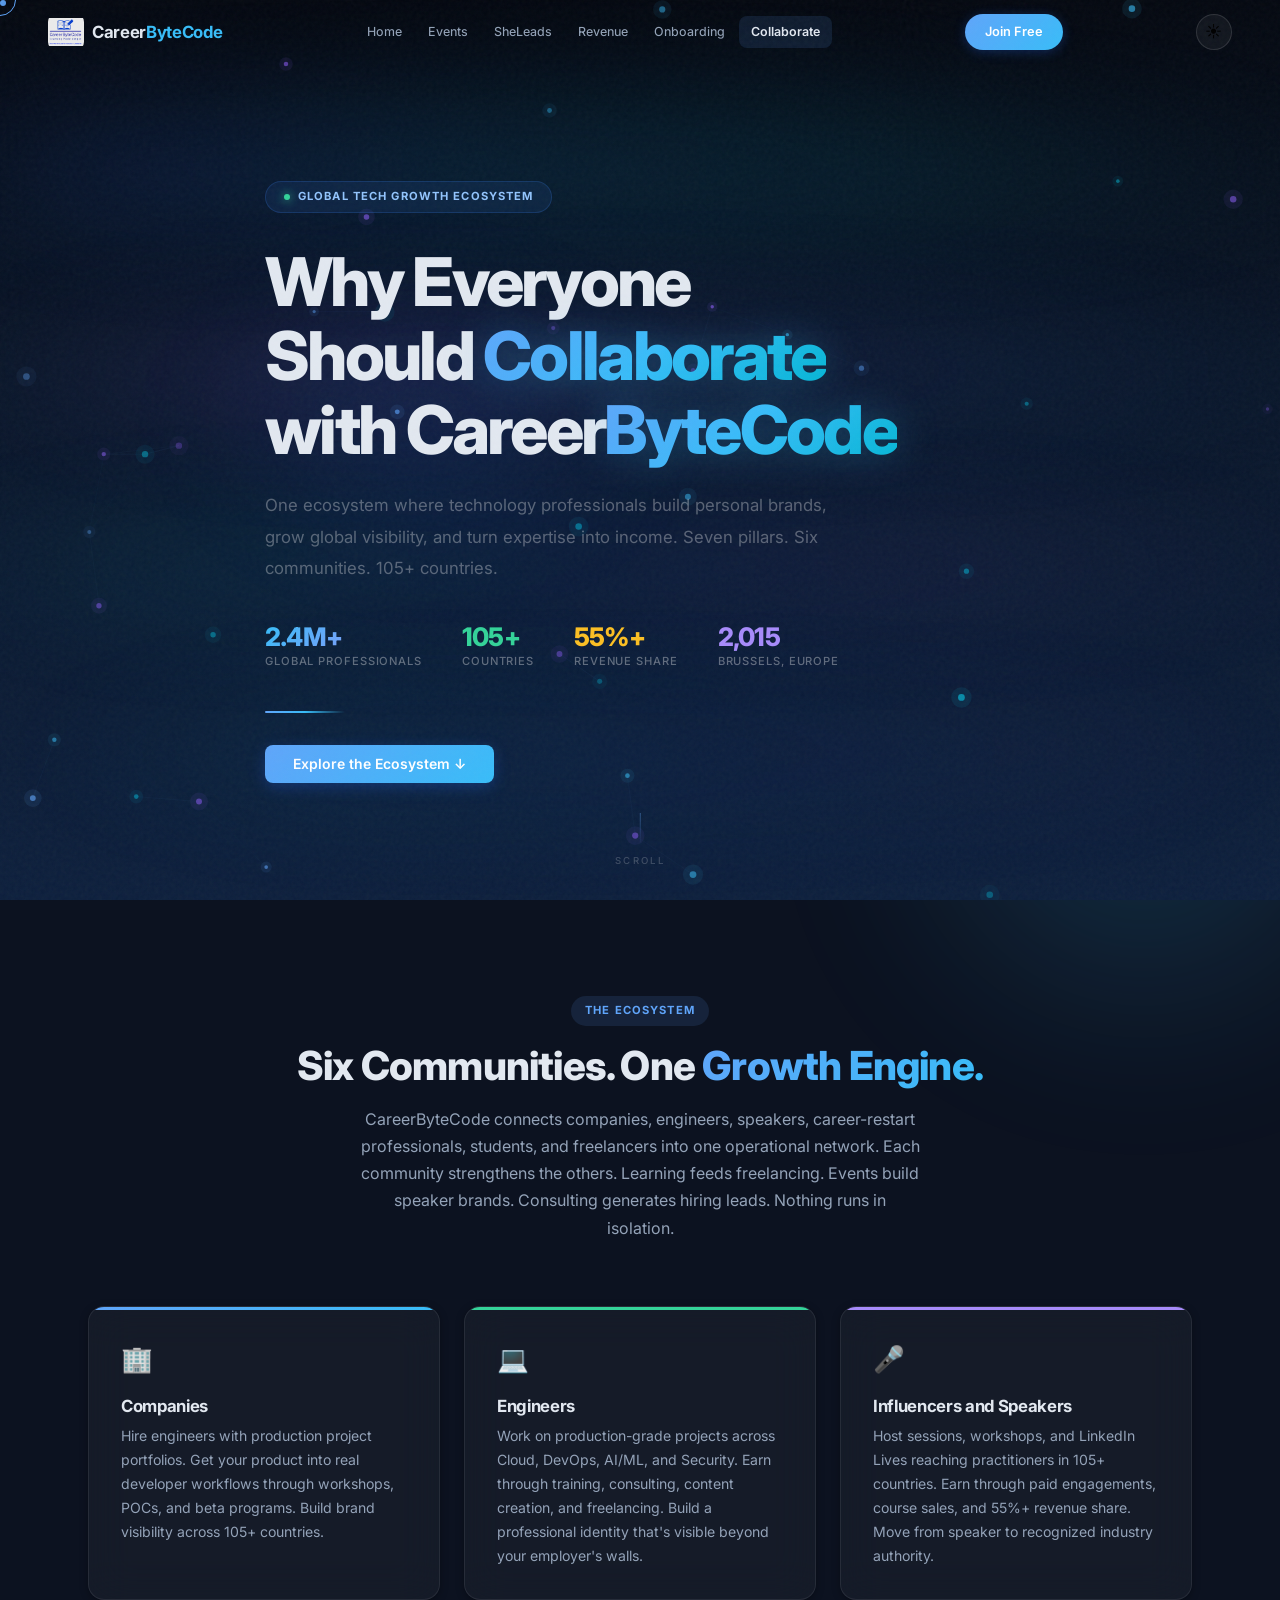
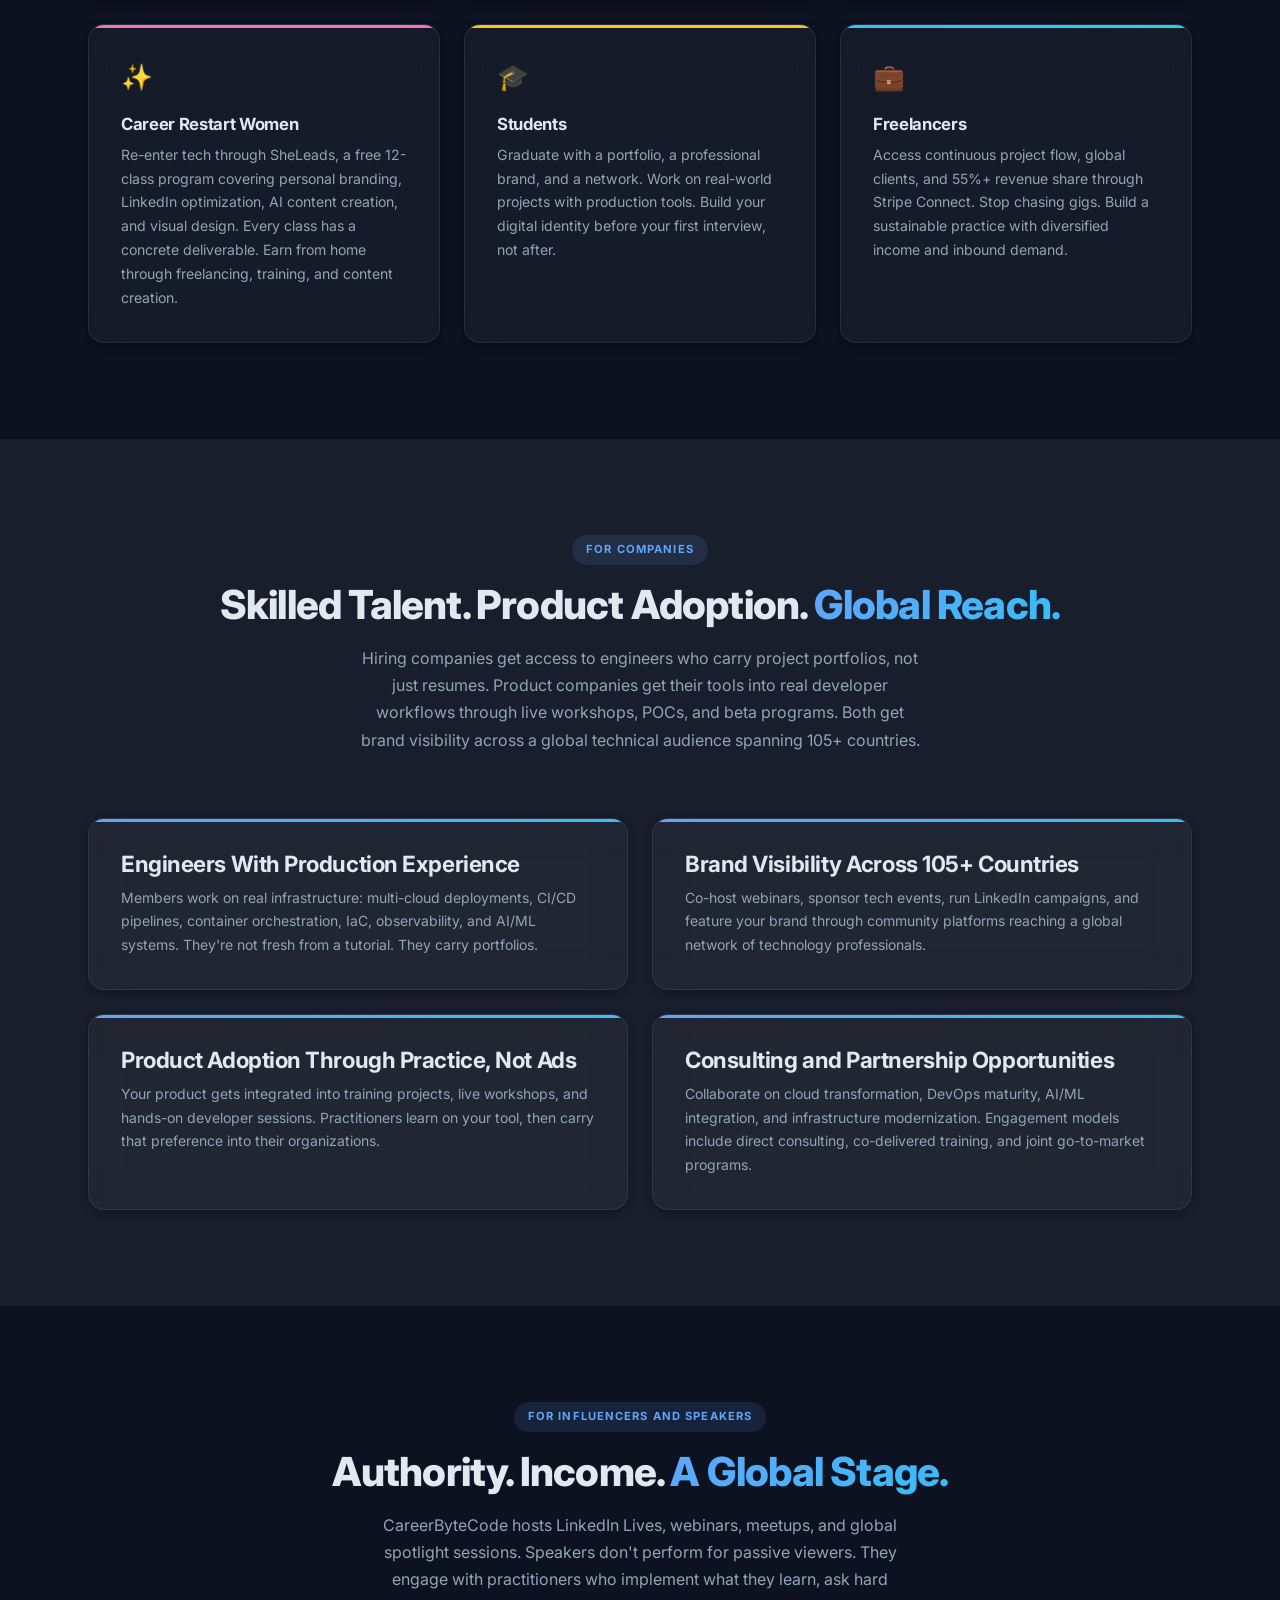
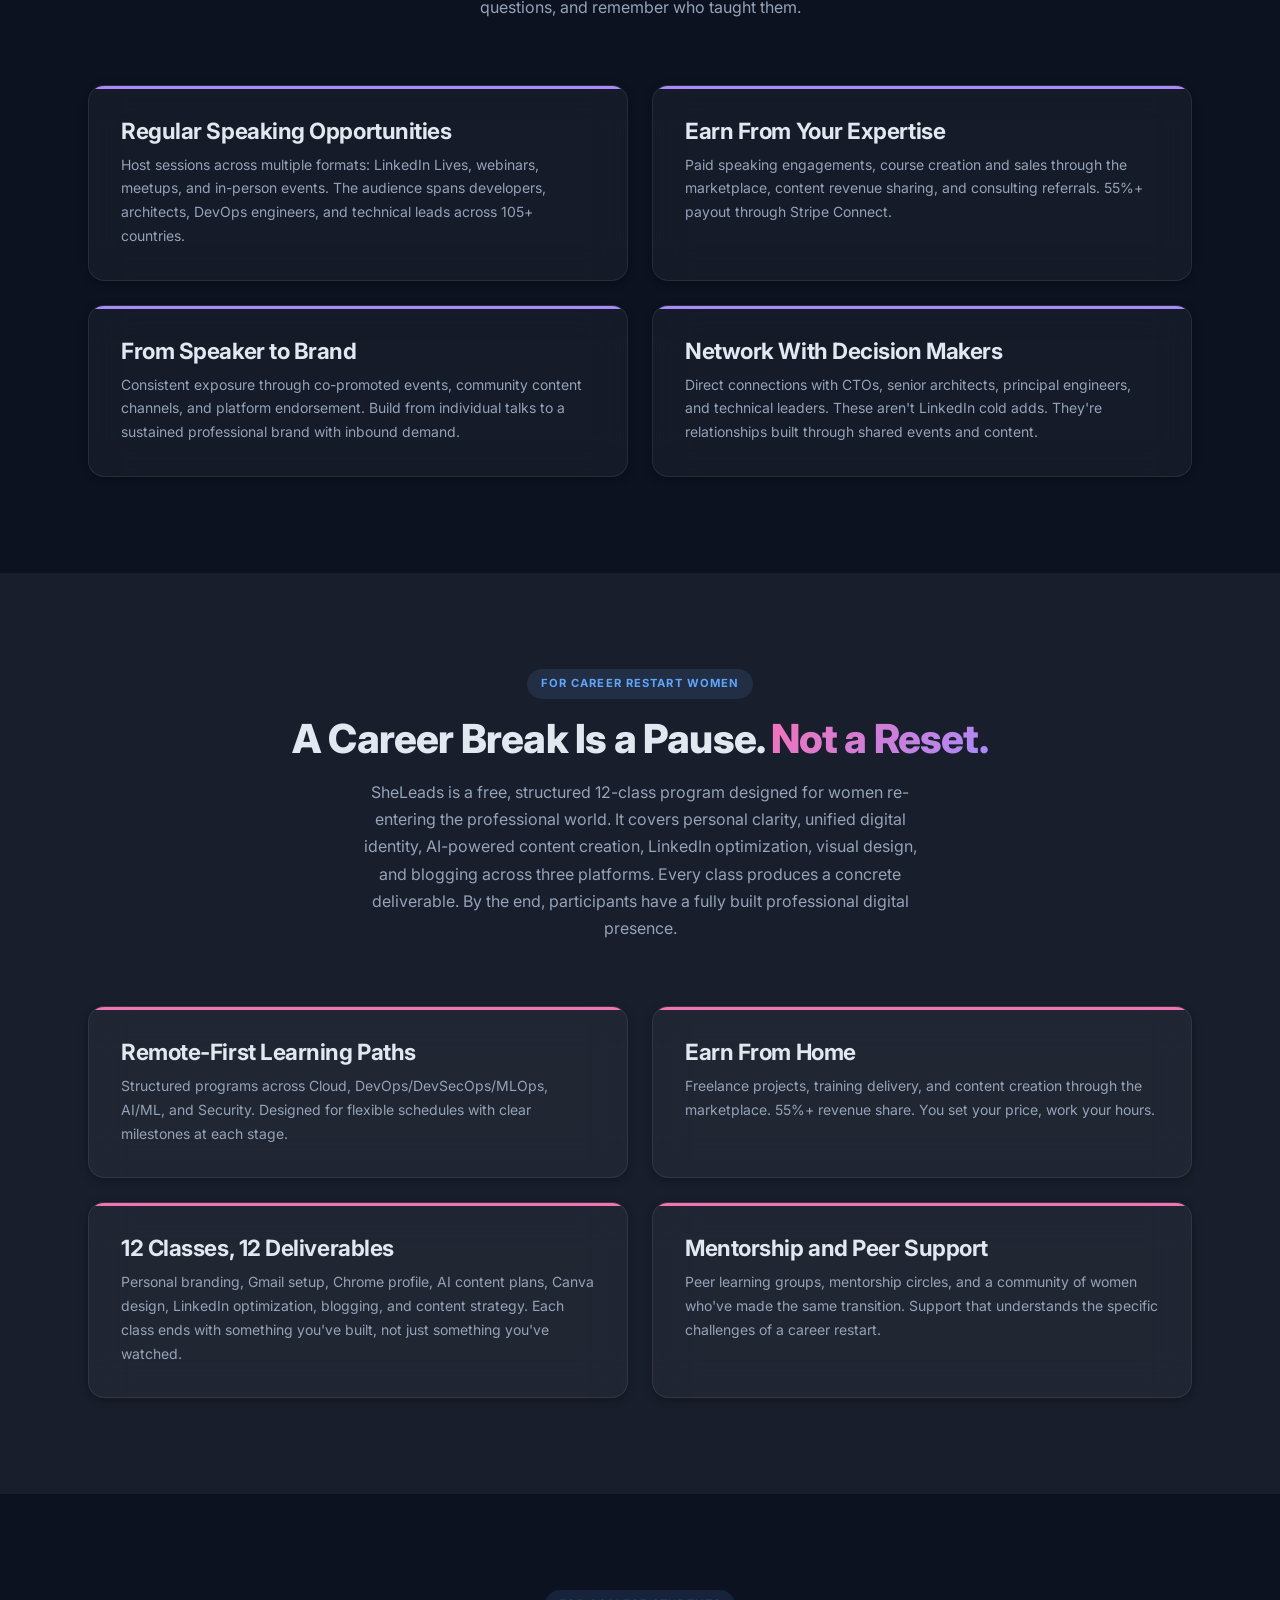
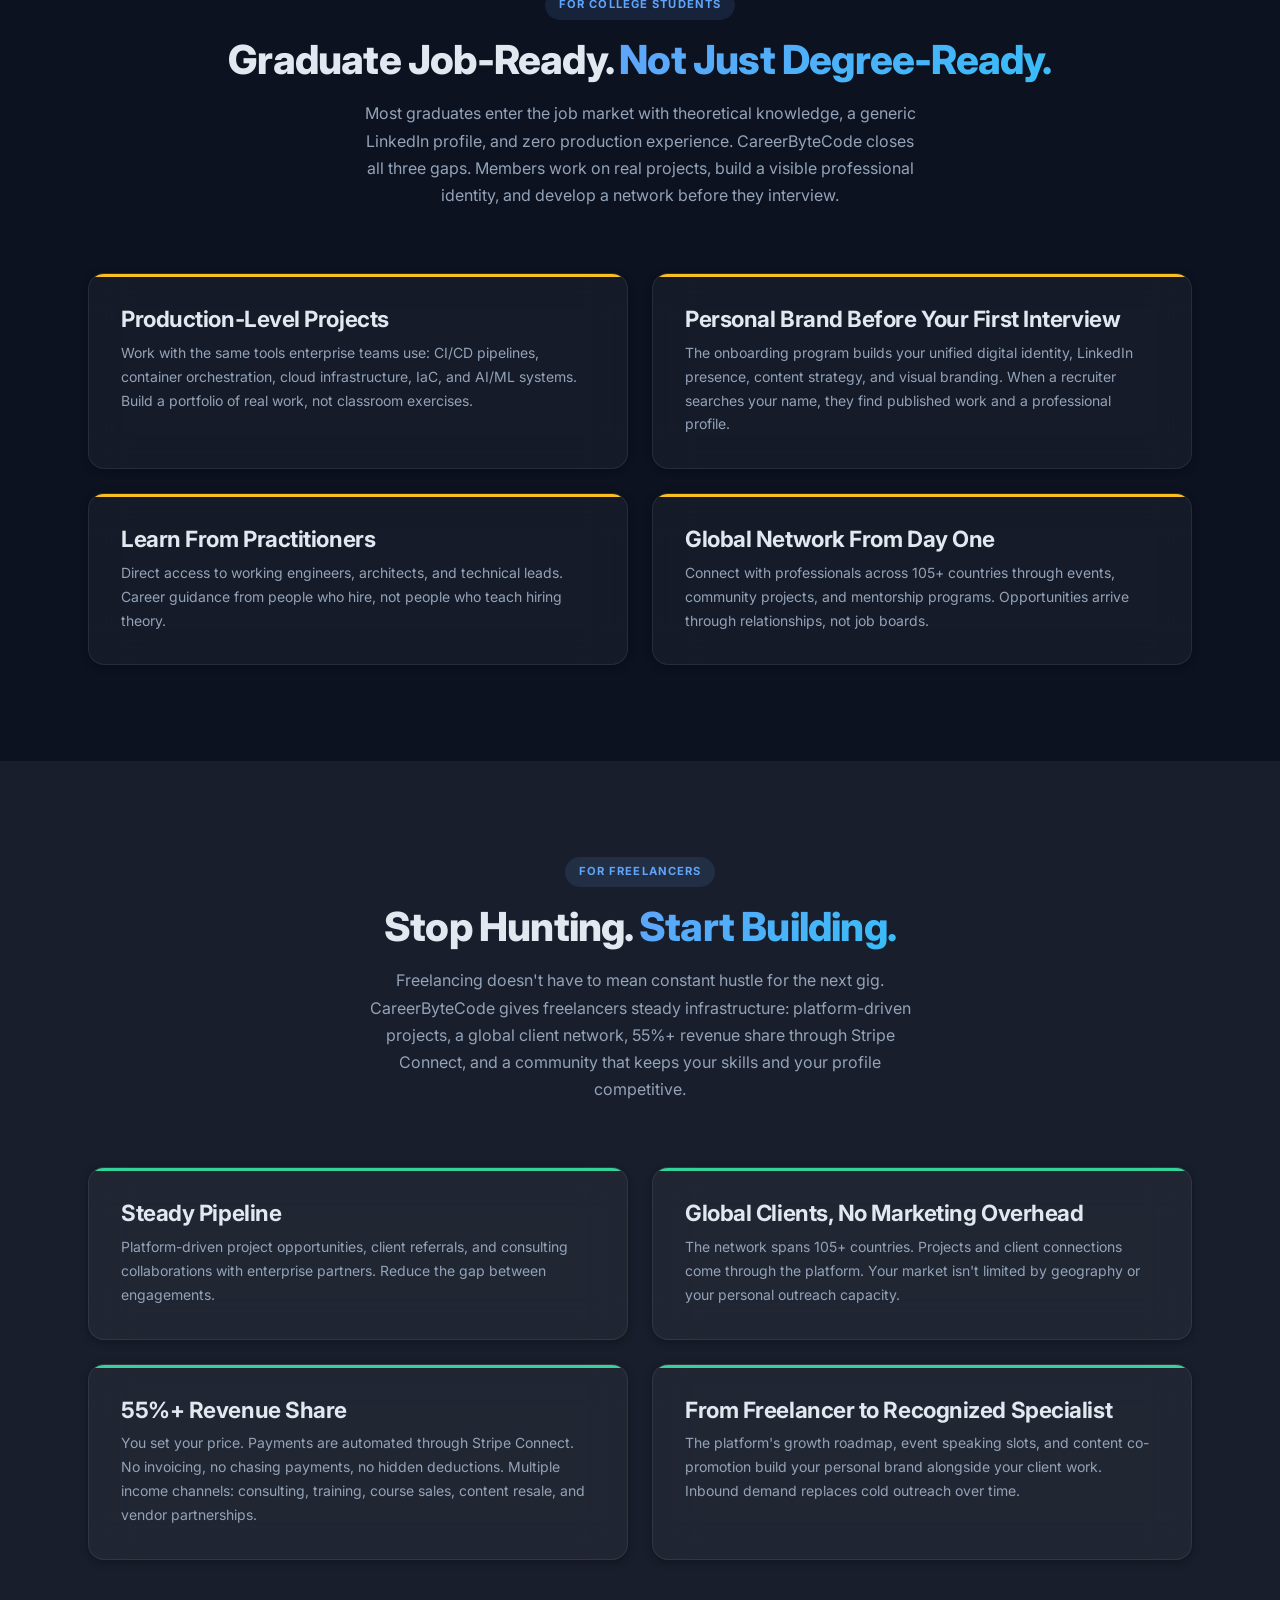
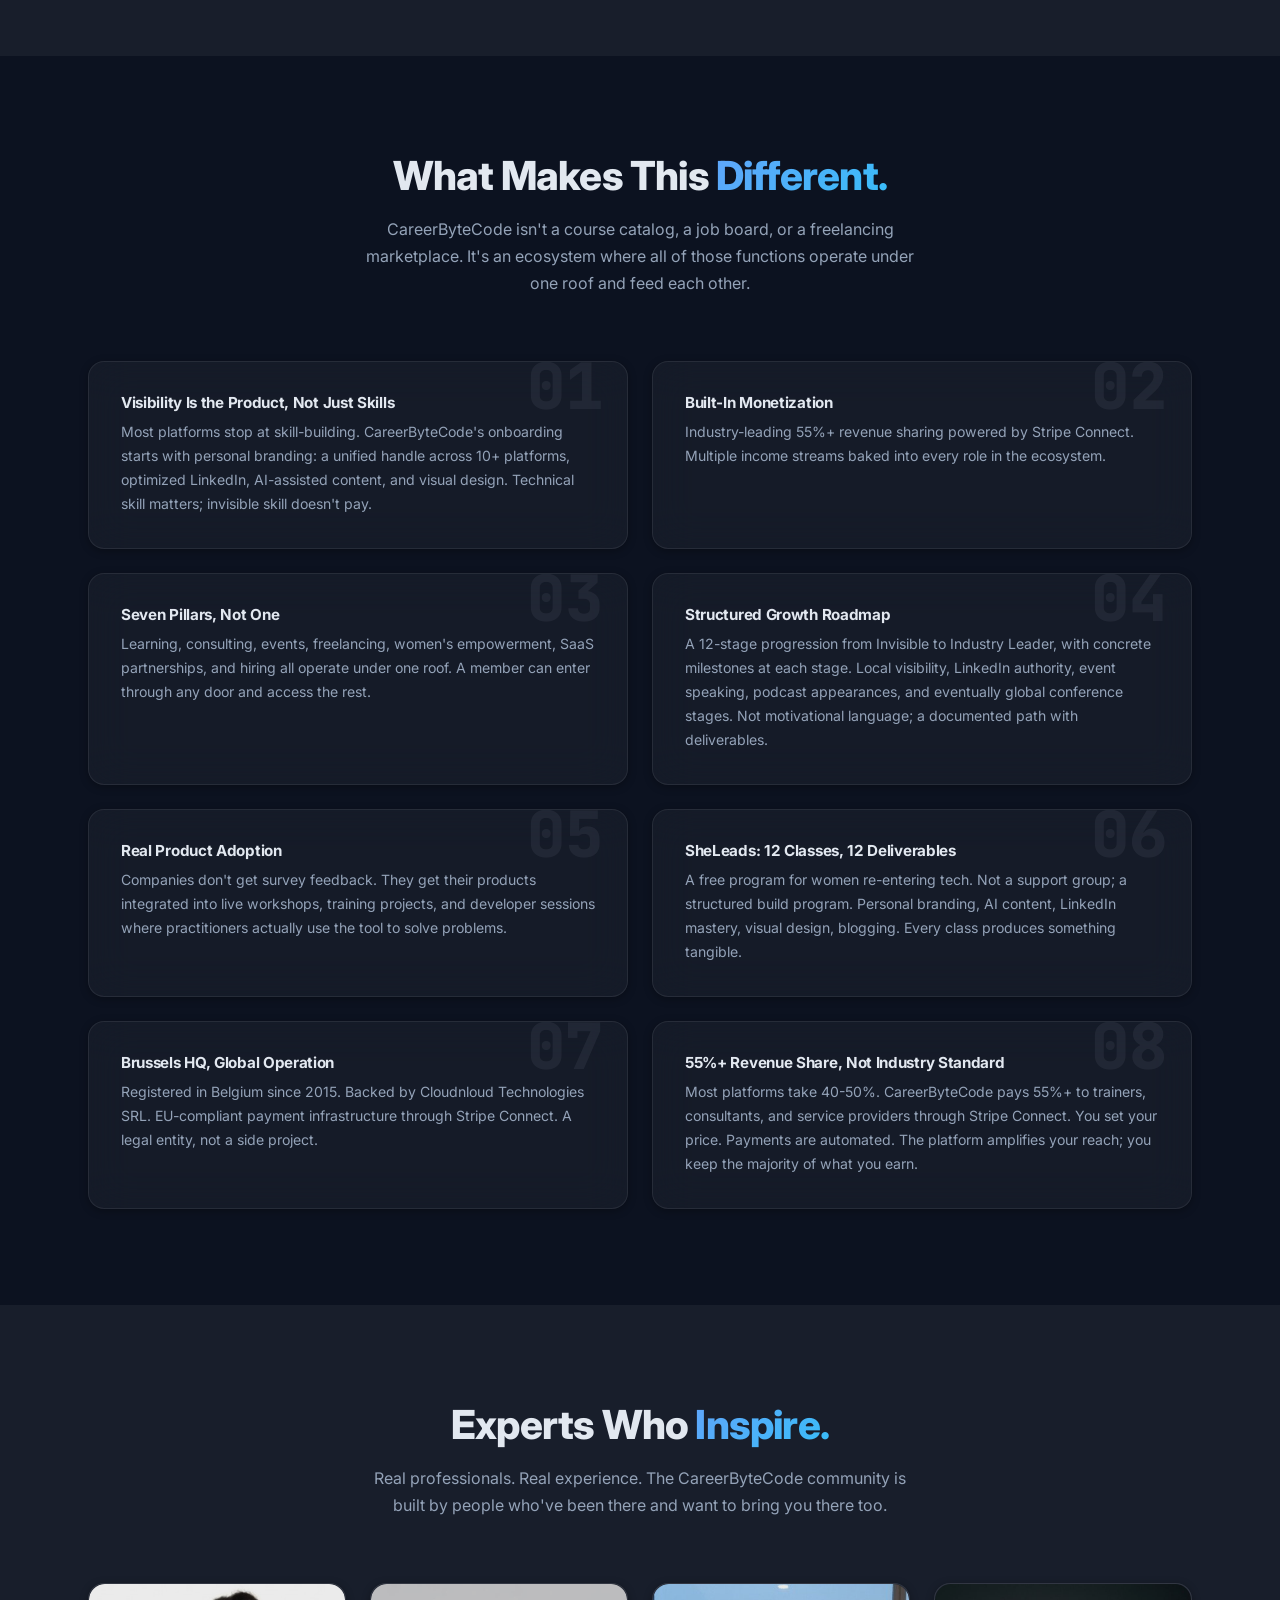
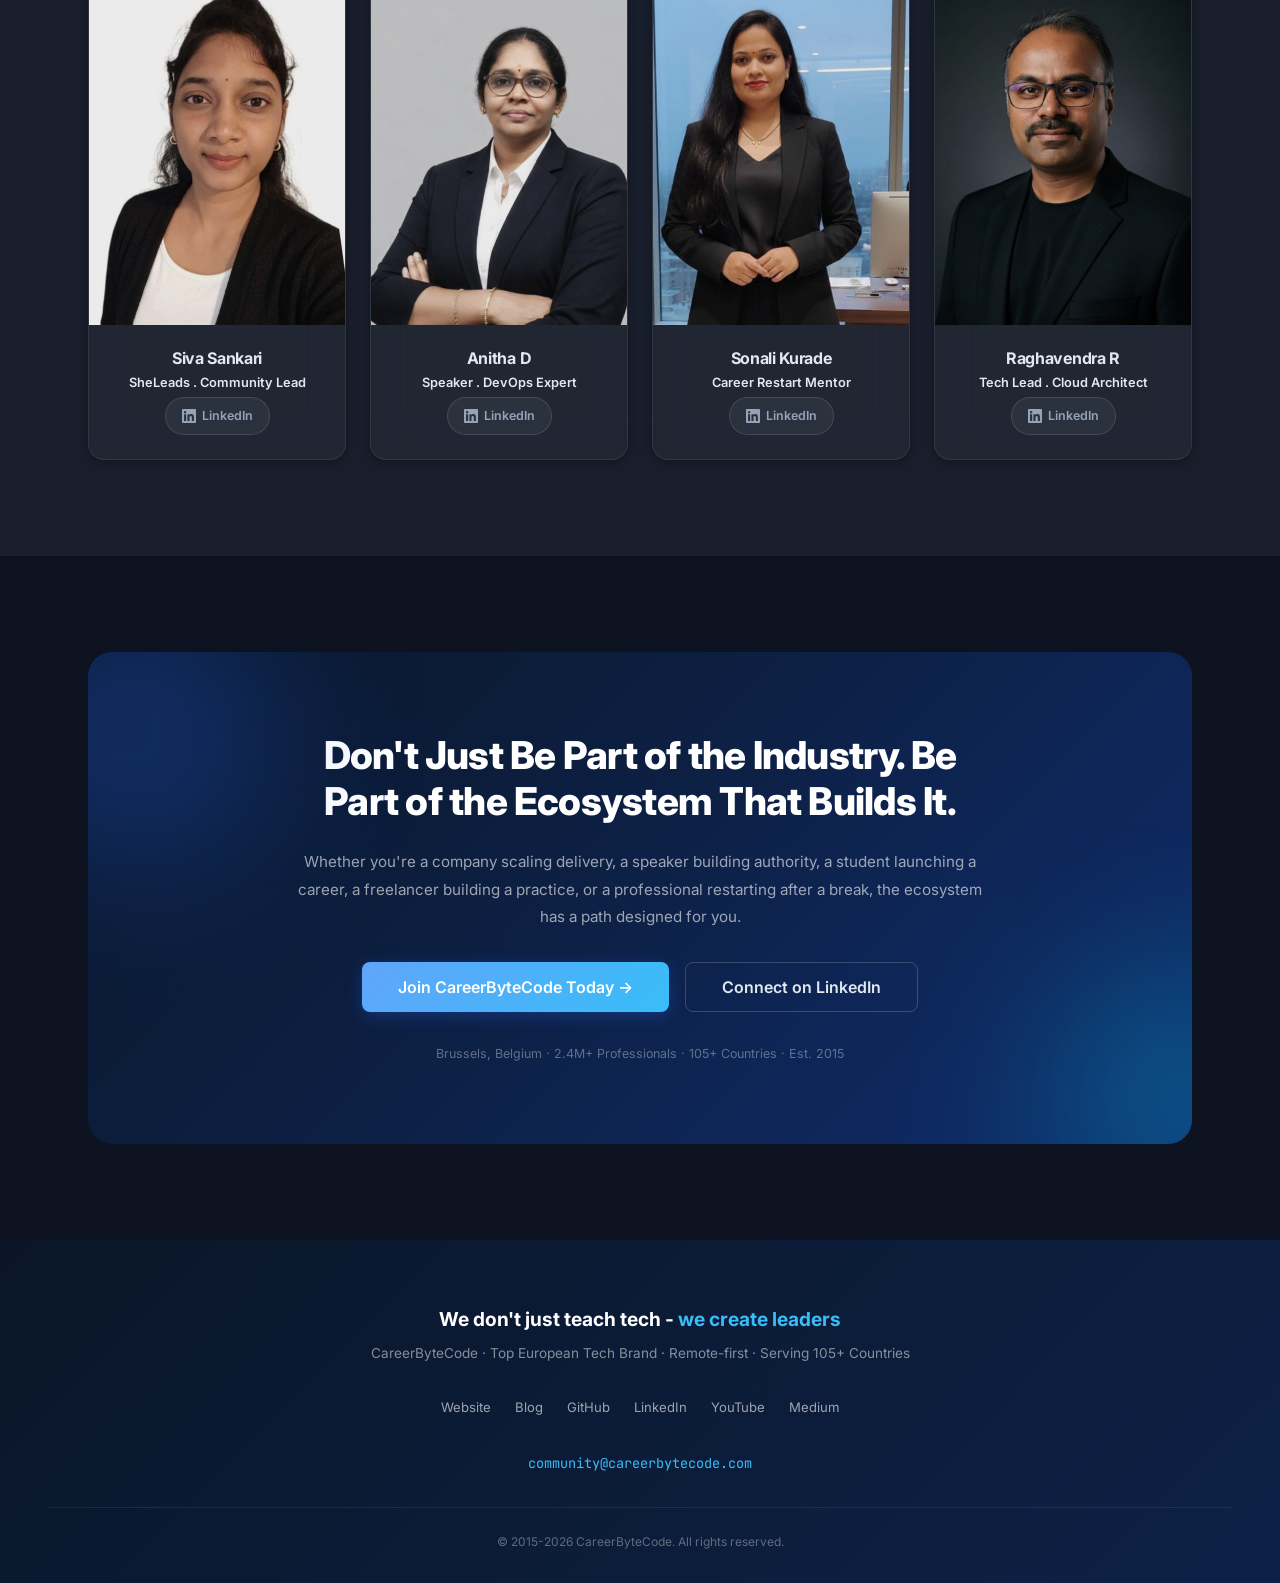
==== commit d394c795: "Optimize mobile performance: compress images, disable animations - Compress sangeetha.png (1.4MB) to" ====
--- a/collaborate.html
+++ b/collaborate.html
@@ -16,7 +16,7 @@
 <link rel="canonical" href="https://careerbytecode.github.io/collaborate.html">
 <link rel="preconnect" href="https://fonts.googleapis.com">
 <link rel="preconnect" href="https://fonts.gstatic.com" crossorigin>
-<link href="https://fonts.googleapis.com/css2?family=Inter:opsz,wght@14..32,300..800&family=JetBrains+Mono:wght@400;500;600;700&display=swap" rel="stylesheet">
+<link href="https://fonts.googleapis.com/css2?family=Inter:opsz,wght@14..32,300..800&family=JetBrains+Mono:wght@400;500;600;700&display=optional" rel="stylesheet">
 <link rel="stylesheet" href="shared-premium.css">
 <style>
 /* ===============================================
@@ -660,7 +660,7 @@
 
 <button class="btt" aria-label="Back to top" title="Back to top">&#x2191;</button>
 
-<script src="shared-premium.js"></script>
+<script src="shared-premium.js" defer></script>
 <script>
 /* Particle connections network - dots float, lines draw between nearby ones */
 (function(){
--- a/shared-premium.css
+++ b/shared-premium.css
@@ -193,8 +193,8 @@
 .card--compact h4{font-size:0.8rem;}
 .card--compact p{font-size:0.75rem;}
 /* Card -- founder/leader with photo */
-.card--person{text-align:center;padding:0;overflow:hidden;}
-.card--person .card__photo{width:100%;aspect-ratio:3/4;object-fit:cover;object-position:top;border-radius:var(--r-lg) var(--r-lg) 0 0;transition:transform 0.6s var(--ease-out-expo);}
+.card--person{text-align:center;padding:0;overflow:hidden;isolation:isolate;}
+.card--person .card__photo{width:100%;aspect-ratio:3/4;object-fit:cover;object-position:top;border-radius:var(--r-lg) var(--r-lg) 0 0;transition:transform 0.6s var(--ease-out-expo);image-rendering:auto;}
 .card--person:hover .card__photo{transform:scale(1.03);}
 .card--person .card__body{padding:var(--sp-3);}
 .card--person h3{font-size:1rem;margin-bottom:4px;}
@@ -373,6 +373,34 @@
   .nav{padding:var(--sp-2) var(--sp-2);}
 }
 
+/* MOBILE PERFORMANCE: Kill all animations on phones */
+@media(max-width:960px){
+  *,*::before,*::after{
+    animation-duration:0.01ms !important;
+    animation-iteration-count:1 !important;
+    animation-delay:0ms !important;
+    transition-duration:0.15s !important;
+  }
+  /* Hide heavy decorative elements entirely */
+  .orb,.orb-1,.orb-2,.orb-3,
+  .hero-orb,.hero-orb--1,.hero-orb--2,.hero-orb--3,
+  .hero-mesh,.hero-glow,.hero-streaks,.hero-particles,
+  .aurora,.aurora-band,.particle-canvas,
+  .collab-mesh,.collab-glow,.collab-streaks,.collab-orb,
+  .deco-circle,.deco-blob,
+  .noise,
+  .cursor-dot,.cursor-ring,
+  .scroll-hint{display:none !important;}
+  /* Instant reveal - no fade-in delay */
+  .reveal{opacity:1 !important;transform:none !important;transition:none !important;}
+  /* Simplify hero backgrounds */
+  .hero,.hero--dark{background:#0a1628 !important;}
+  /* Keep counter numbers visible immediately */
+  .stat__num span{opacity:1;}
+  /* Remove backdrop-filter on mobile (GPU expensive) */
+  .card,.nav,.nav__mobile{-webkit-backdrop-filter:none !important;backdrop-filter:none !important;background:var(--surface-solid,var(--bg-elevated)) !important;}
+}
+
 /* 25. VIEW TRANSITIONS */
 @view-transition{navigation:auto;}
 ::view-transition-old(root){animation:fade-out 0.2s ease;}
@@ -447,7 +475,8 @@
 .contact-cards{display:flex;gap:var(--sp-2);justify-content:center;flex-wrap:wrap;margin-top:var(--sp-3);}
 .contact-card{display:flex;align-items:center;gap:var(--sp-3);background:rgba(255,255,255,0.06);border:1px solid rgba(255,255,255,0.1);border-radius:var(--r-lg);padding:var(--sp-3) var(--sp-4);transition:all var(--dur-normal) ease;}
 .contact-card:hover{background:rgba(255,255,255,0.1);transform:translateY(-2px);}
-.contact-card__photo{width:64px;height:64px;border-radius:var(--r-full);object-fit:cover;object-position:top;border:2px solid rgba(255,255,255,0.25);box-shadow:0 2px 12px rgba(0,0,0,0.2);}
+.contact-card{isolation:isolate;}
+.contact-card__photo{width:64px;height:64px;border-radius:var(--r-full);object-fit:cover;object-position:top;border:2px solid rgba(255,255,255,0.25);box-shadow:0 2px 12px rgba(0,0,0,0.2);image-rendering:auto;}
 .contact-card__info{text-align:left;}
 .contact-card__name{font-weight:600;font-size:0.85rem;color:#fff;}
 .contact-card__role{font-size:0.7rem;color:rgba(255,255,255,0.5);}
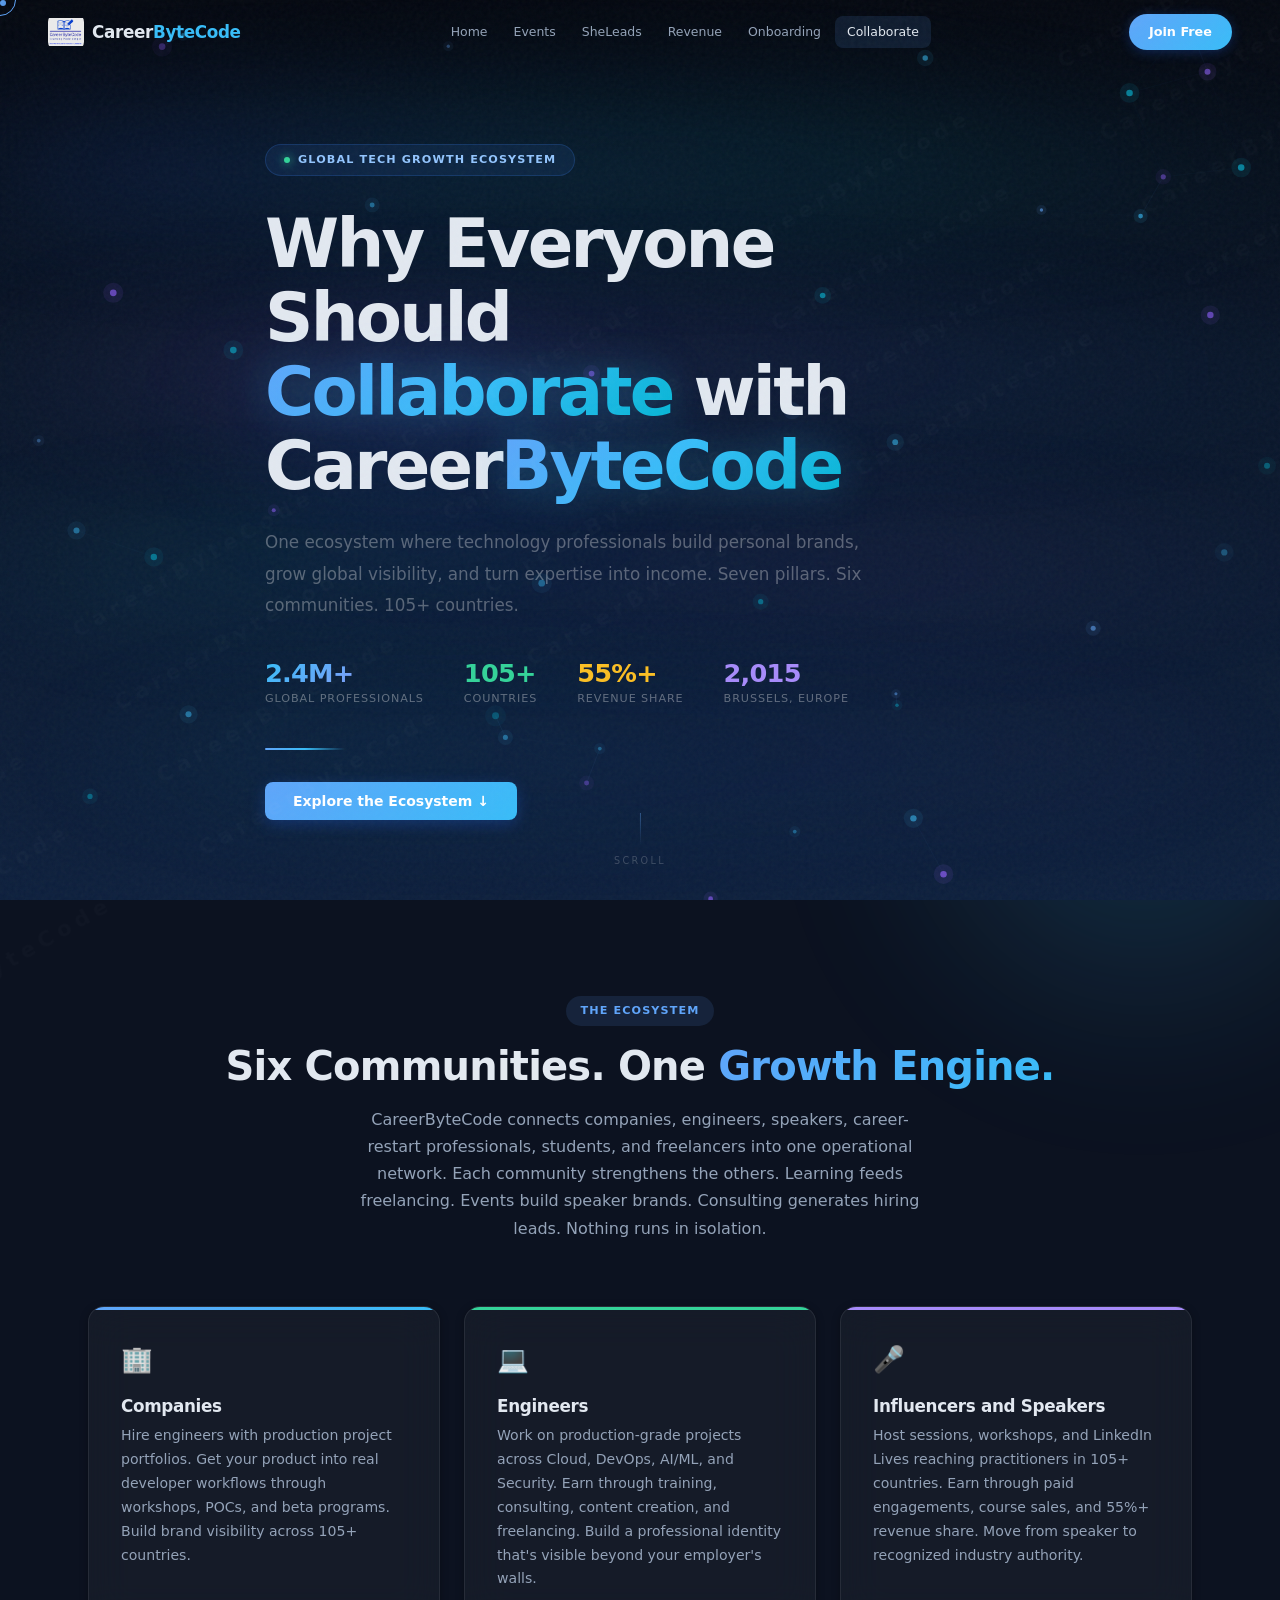
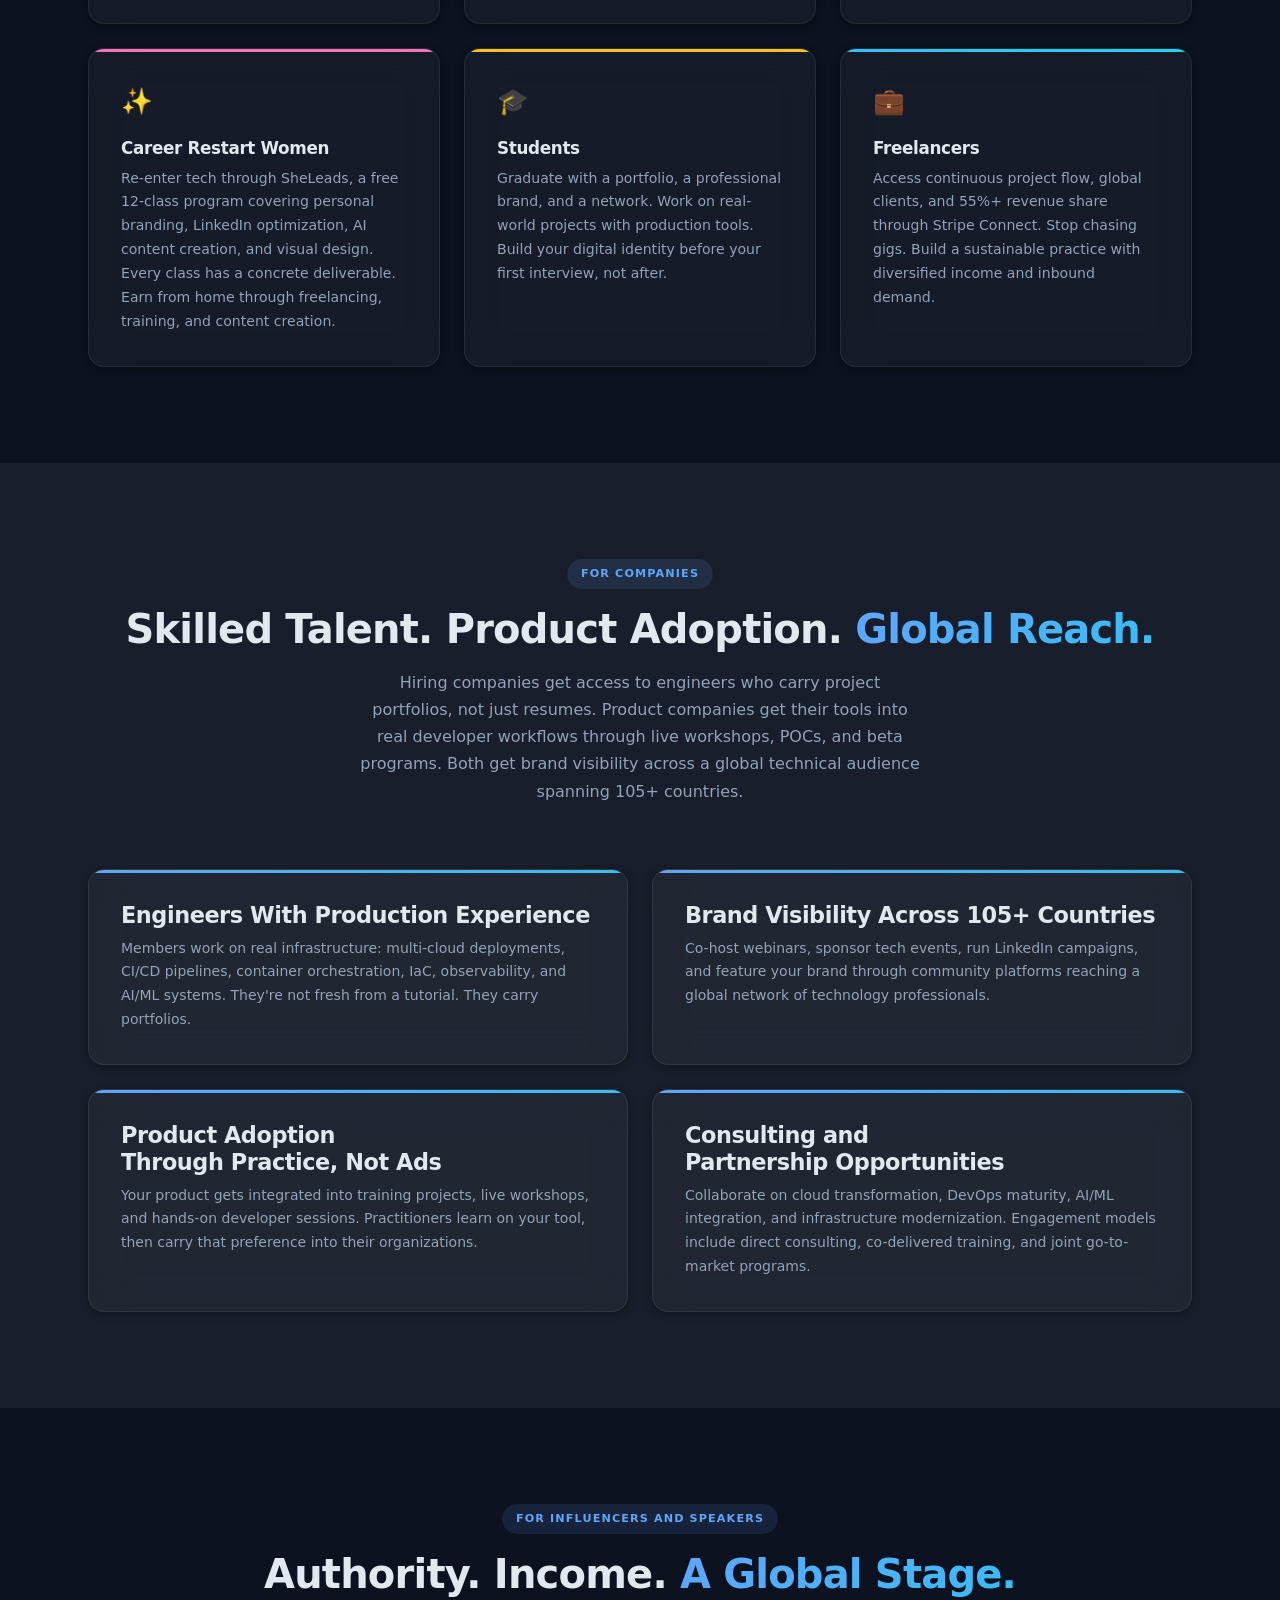
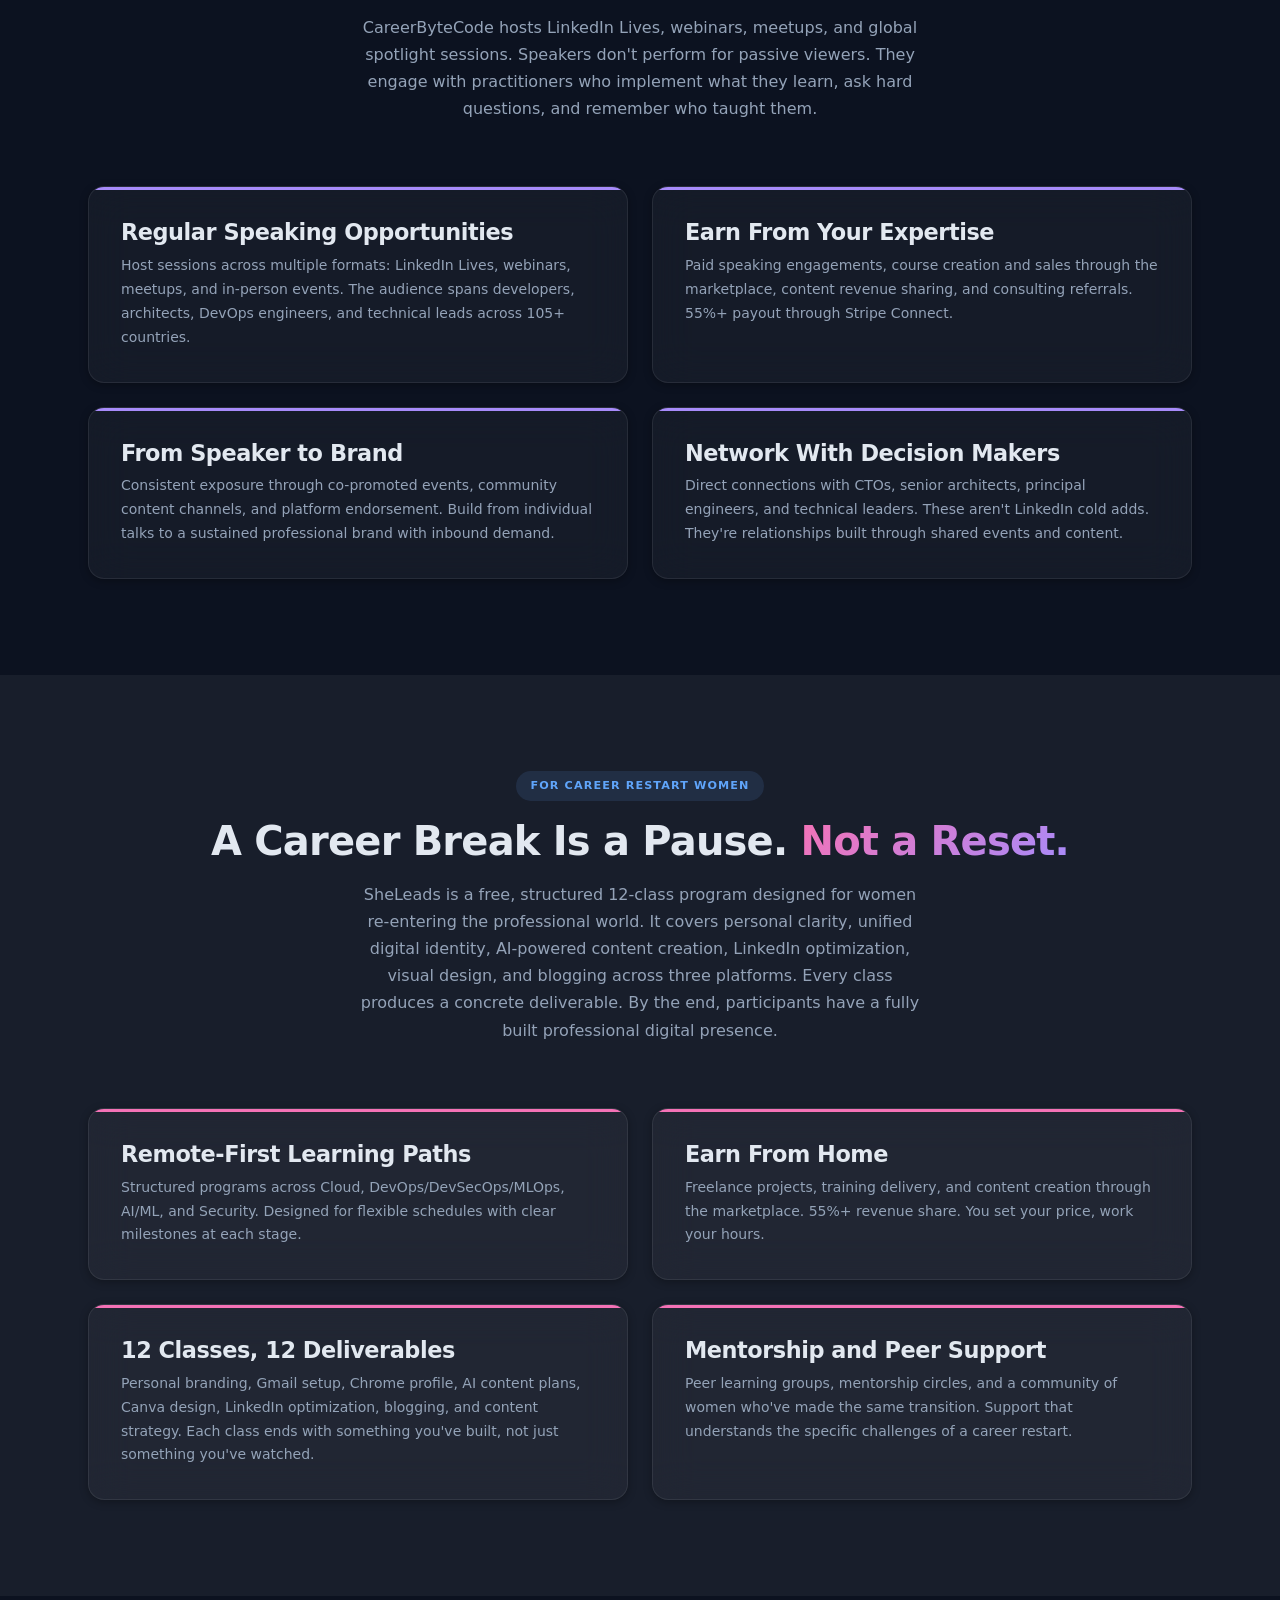
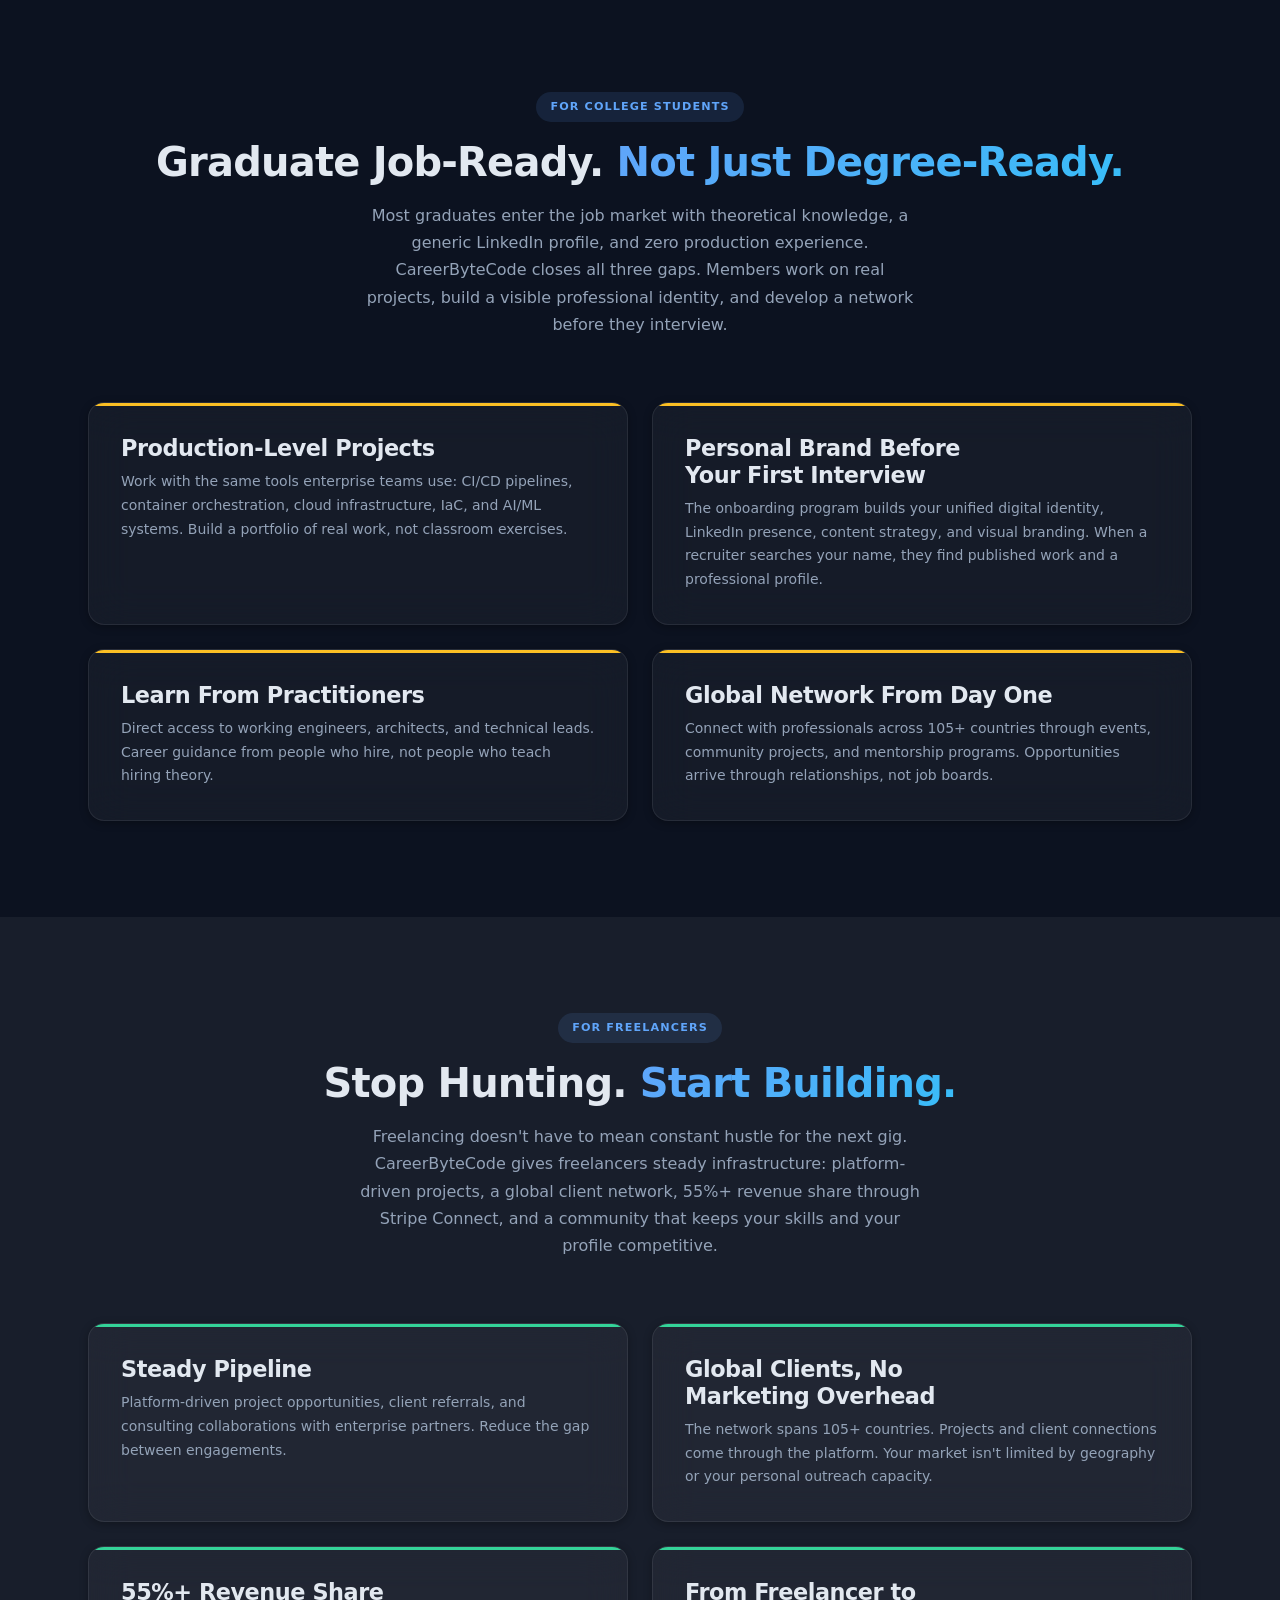
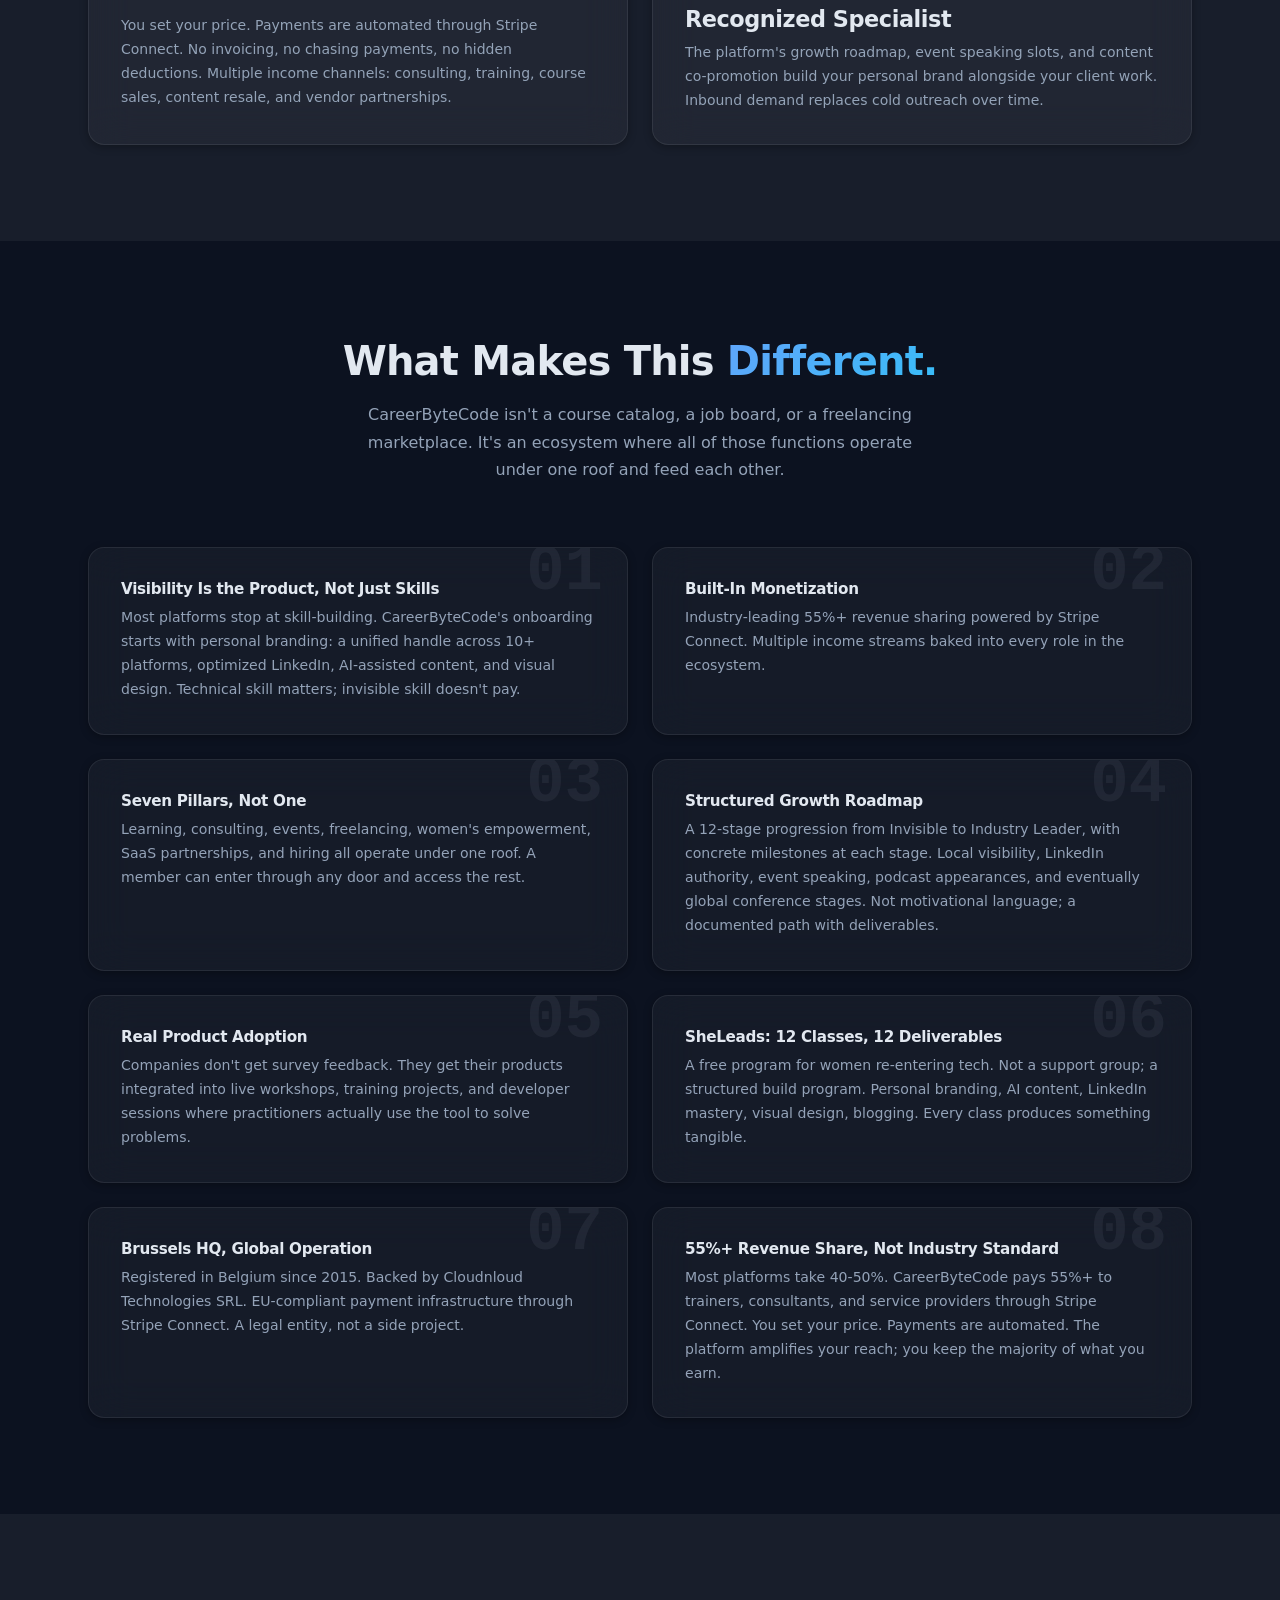
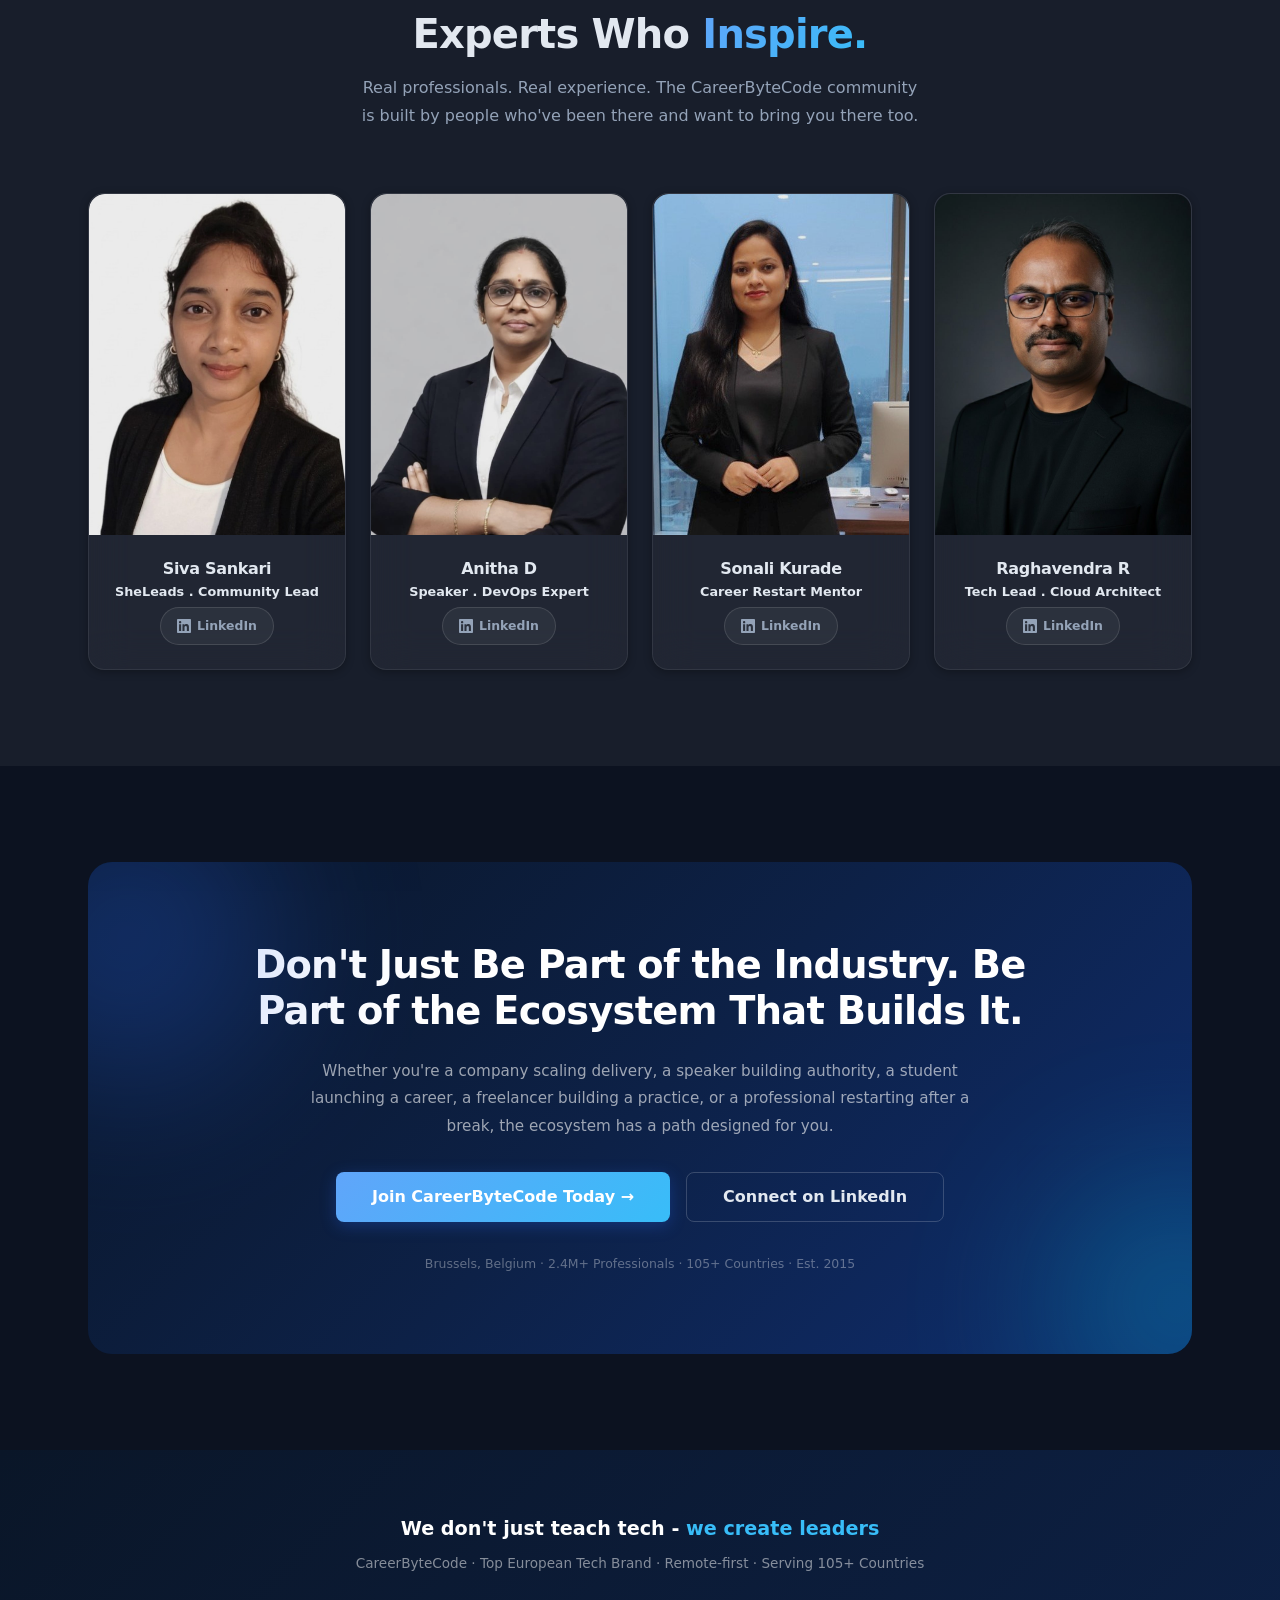
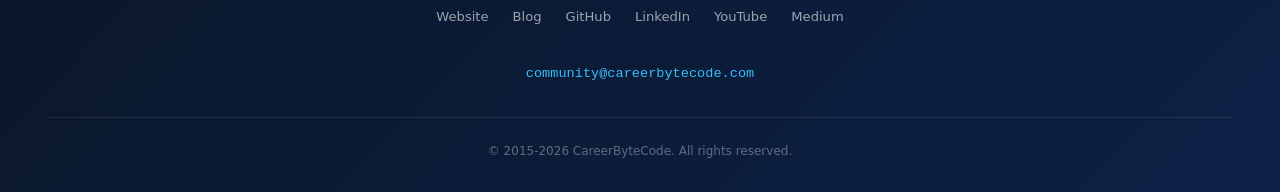
==== commit 67ac56db: "Add content protection and security measures across all pages - Console warning in shared-premium.js" ====
--- a/collaborate.html
+++ b/collaborate.html
@@ -3,6 +3,9 @@
 <head>
 <meta charset="UTF-8">
 <meta name="viewport" content="width=device-width, initial-scale=1.0">
+<meta http-equiv="Content-Security-Policy" content="default-src 'self'; script-src 'self' 'unsafe-inline'; style-src 'self' 'unsafe-inline' https://fonts.googleapis.com; font-src https://fonts.gstatic.com; img-src 'self' data:; connect-src 'self';">
+<meta name="referrer" content="strict-origin-when-cross-origin">
+<meta http-equiv="X-Frame-Options" content="DENY">
 <meta name="color-scheme" content="light dark">
 <meta name="theme-color" content="#0c1220" media="(prefers-color-scheme:dark)">
 <meta name="theme-color" content="#f5f7fa" media="(prefers-color-scheme:light)">
--- a/shared-premium.css
+++ b/shared-premium.css
@@ -148,7 +148,7 @@
 .nav__mobile a{font-size:1.2rem;font-weight:600;color:var(--text);padding:var(--sp-1) var(--sp-3);border-radius:var(--r-sm);transition:all var(--dur-fast) ease;}
 .nav__mobile a:hover{color:var(--accent);background:var(--accent-light);}
 /* Dark mode toggle */
-.theme-toggle{display:flex;align-items:center;justify-content:center;width:36px;height:36px;border-radius:var(--r-full);background:var(--surface);border:1px solid var(--border-2);cursor:pointer;transition:all var(--dur-normal) ease;font-size:1rem;z-index:101;}
+.theme-toggle{display:none;align-items:center;justify-content:center;width:36px;height:36px;border-radius:var(--r-full);background:var(--surface);border:1px solid var(--border-2);cursor:pointer;transition:all var(--dur-normal) ease;font-size:1rem;z-index:101;}
 .theme-toggle:hover{background:var(--accent-light);border-color:var(--accent);transform:rotate(15deg);}
 
 /* 8. HERO SYSTEM */
@@ -505,3 +505,59 @@
 .speaker-card__avatar{width:64px;height:64px;border-radius:var(--r-full);background:var(--accent-light);display:flex;align-items:center;justify-content:center;font-weight:700;font-size:1.1rem;color:var(--accent);margin:0 auto var(--sp-2);}
 .speaker-card h4{font-size:0.9rem;margin-bottom:4px;}
 .speaker-card p{font-size:0.75rem;color:var(--text-3);}
+
+/* ============================================
+   38. CONTENT PROTECTION
+   ============================================ */
+
+/* Protection 2: Disable text selection */
+body{-webkit-user-select:none;-moz-user-select:none;-ms-user-select:none;user-select:none;}
+
+/* Protection 5: Disable image drag */
+img{-webkit-user-drag:none;-khtml-user-drag:none;-moz-user-drag:none;-o-user-drag:none;user-drag:none;}
+img.content-img,
+.card__photo img,
+.leader-photo,
+.founder-photo,
+.contact-card__photo img,
+.collab-person__photo{pointer-events:none;}
+
+/* Protection 6: Subtle on-screen watermark (invisible to eye, visible in screenshots) */
+body::after{
+  content:'CareerByteCode  CareerByteCode  CareerByteCode  CareerByteCode  CareerByteCode  CareerByteCode  CareerByteCode  CareerByteCode  CareerByteCode  CareerByteCode  CareerByteCode  CareerByteCode  CareerByteCode  CareerByteCode  CareerByteCode  CareerByteCode  CareerByteCode  CareerByteCode  CareerByteCode  CareerByteCode';
+  position:fixed;inset:0;
+  display:flex;flex-wrap:wrap;align-content:center;justify-content:center;gap:40px;
+  font-size:14px;font-weight:700;letter-spacing:4px;
+  color:rgba(255,255,255,0.015);
+  transform:rotate(-30deg) scale(1.5);
+  pointer-events:none;
+  z-index:99999;
+  word-spacing:60px;
+  line-height:4;
+  overflow:hidden;
+}
+
+/* Protection 4 & 7: Print protection - hide content, show watermark */
+@media print{
+  body *{visibility:hidden !important;}
+  body::before{
+    visibility:visible !important;
+    content:'CareerByteCode - Protected Content - Unauthorized reproduction prohibited';
+    position:fixed;top:0;left:0;right:0;bottom:0;
+    display:flex;align-items:center;justify-content:center;
+    font-size:2.5rem;font-weight:800;
+    color:rgba(0,0,0,0.15);
+    transform:rotate(-30deg);
+    z-index:999999;
+    text-align:center;
+    line-height:1.4;
+  }
+  body::after{
+    visibility:visible !important;
+    content:'This content is protected by CareerByteCode. Visit careerbytecode.github.io';
+    position:fixed;bottom:20px;left:0;right:0;
+    display:block;text-align:center;
+    font-size:1rem;color:rgba(0,0,0,0.3);
+    z-index:999999;
+  }
+}
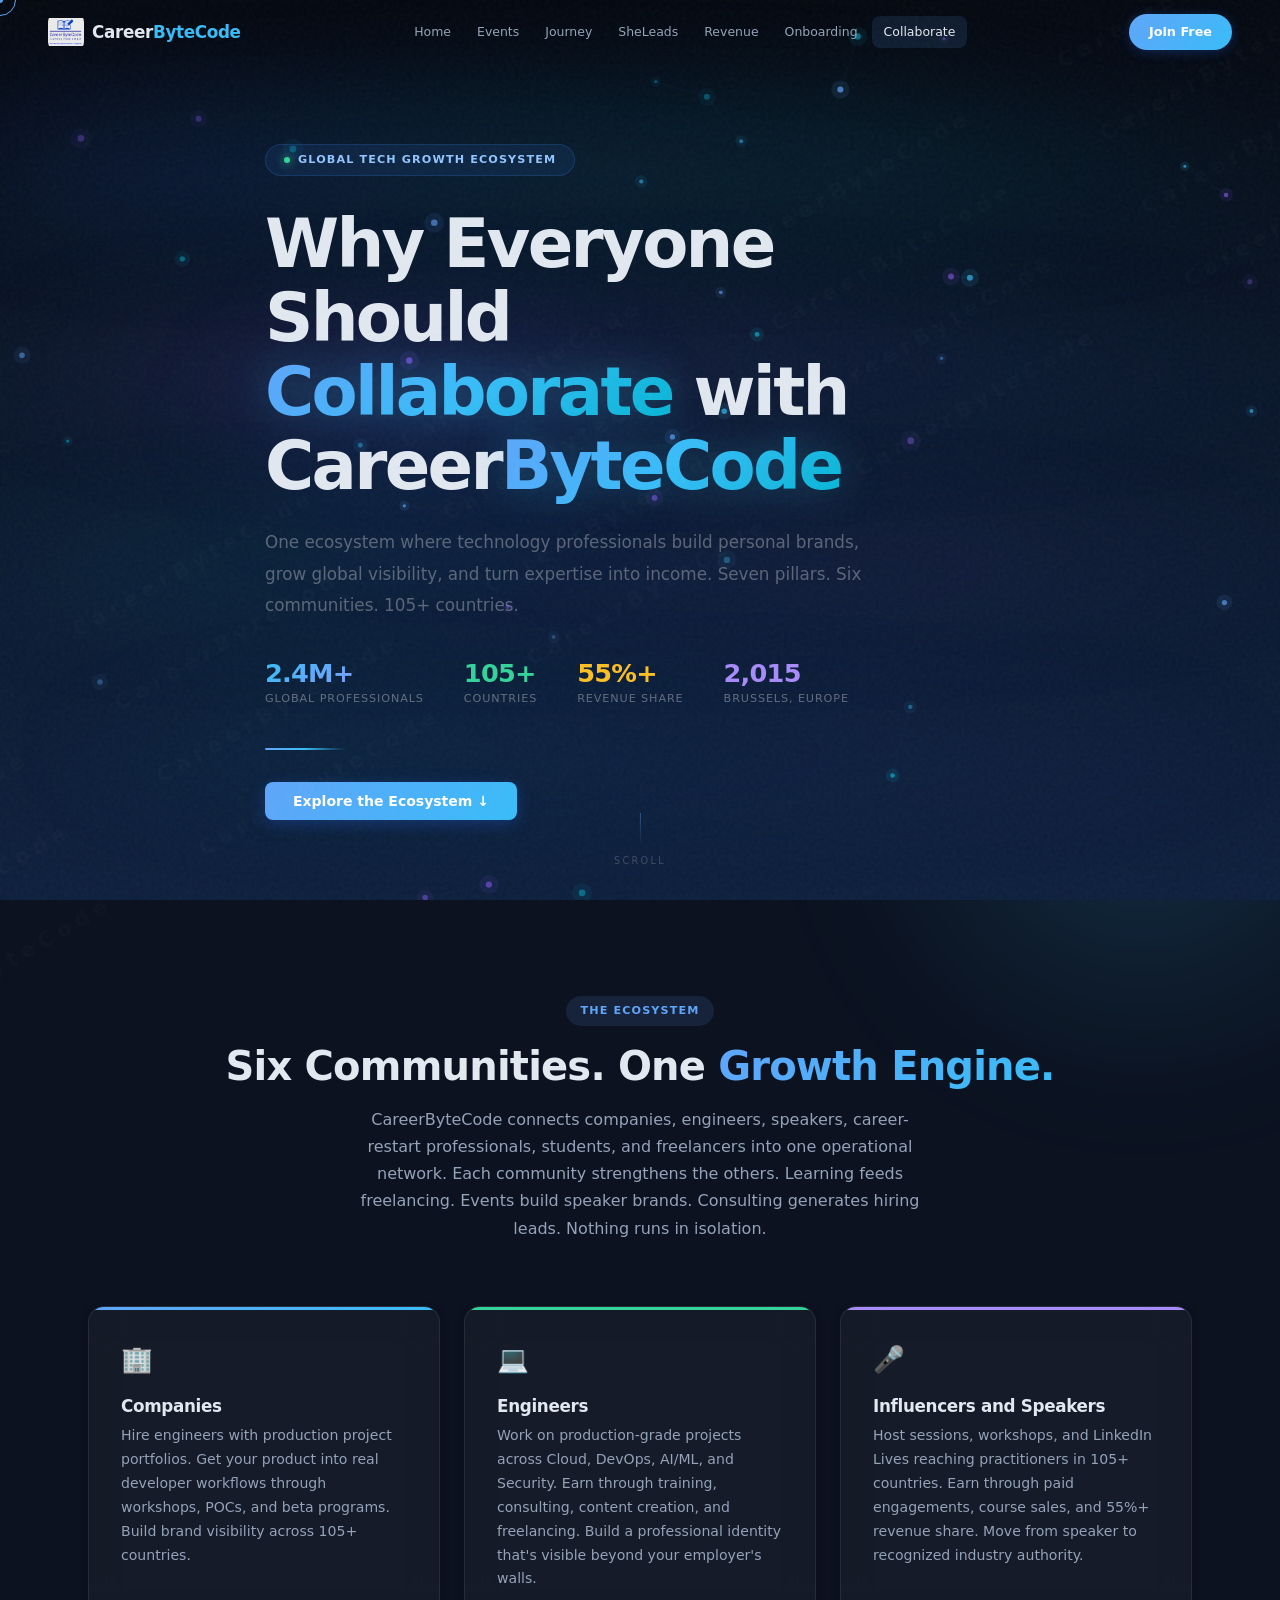
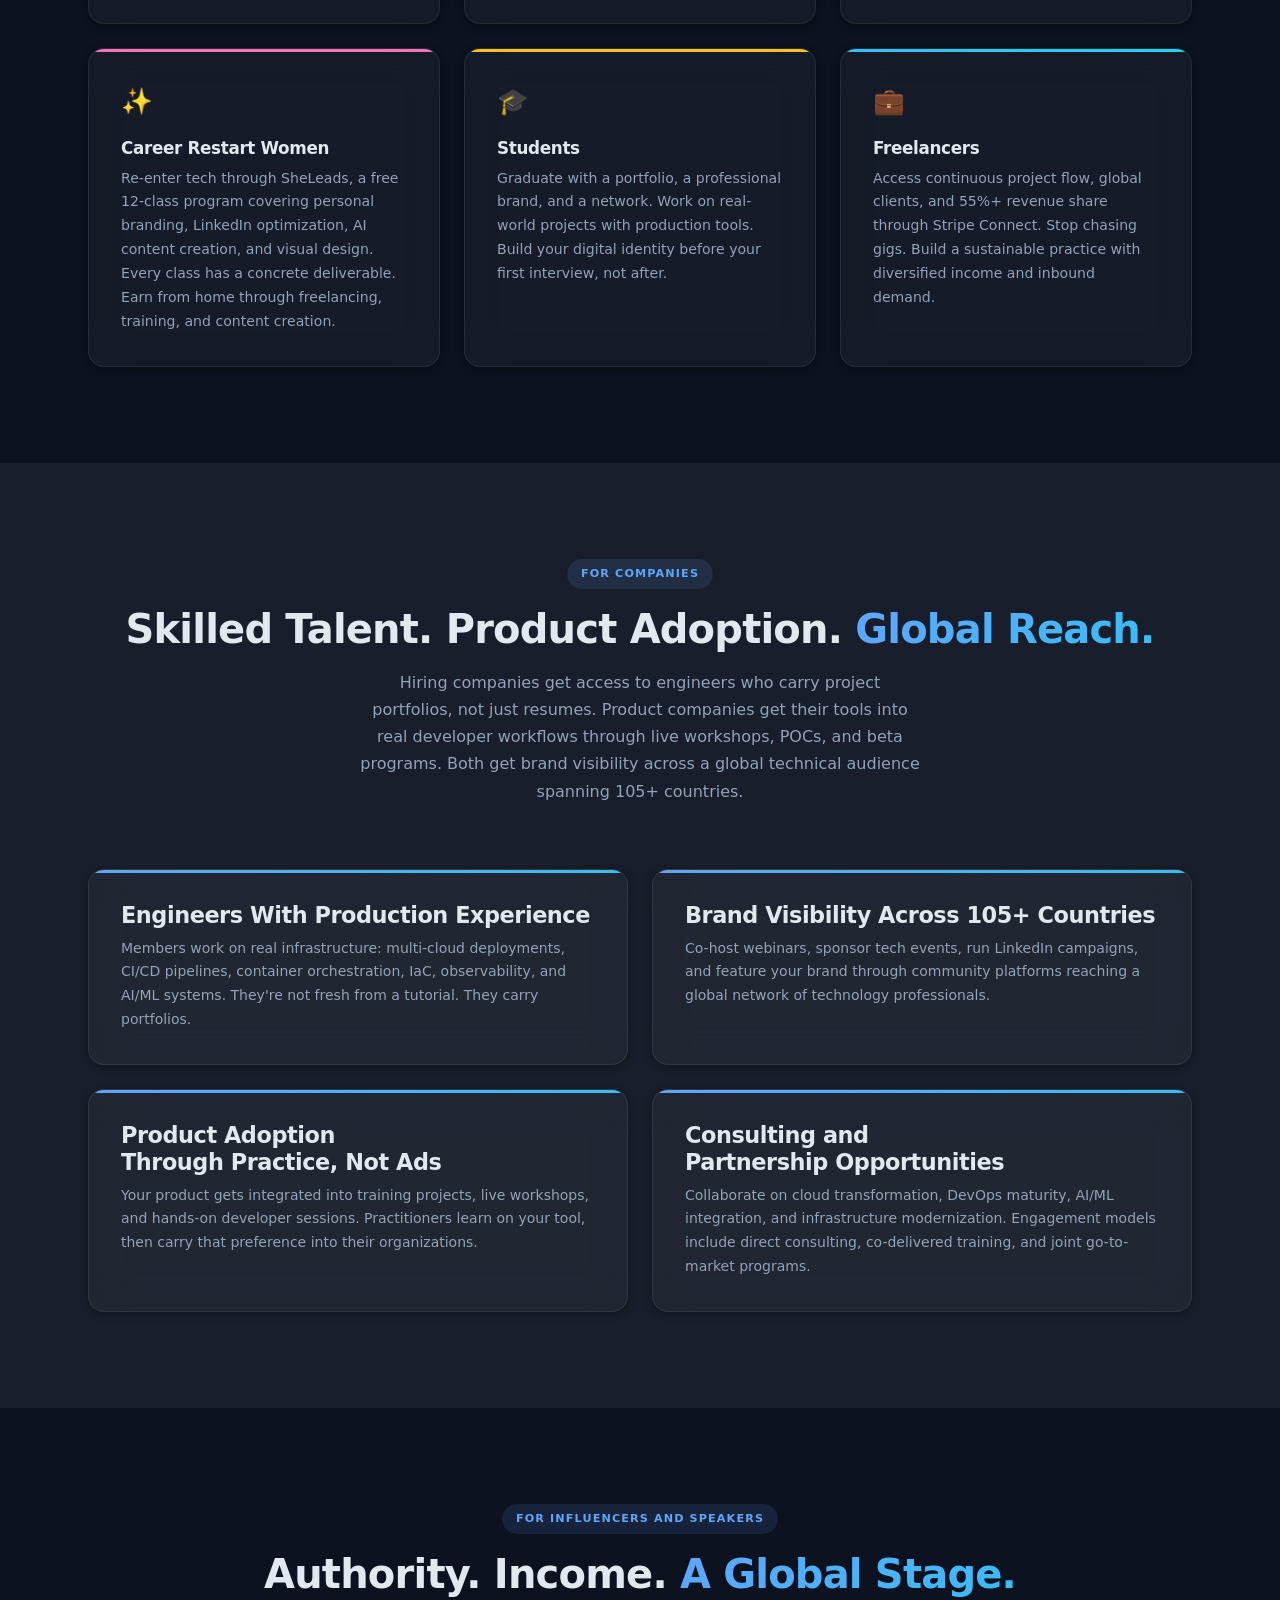
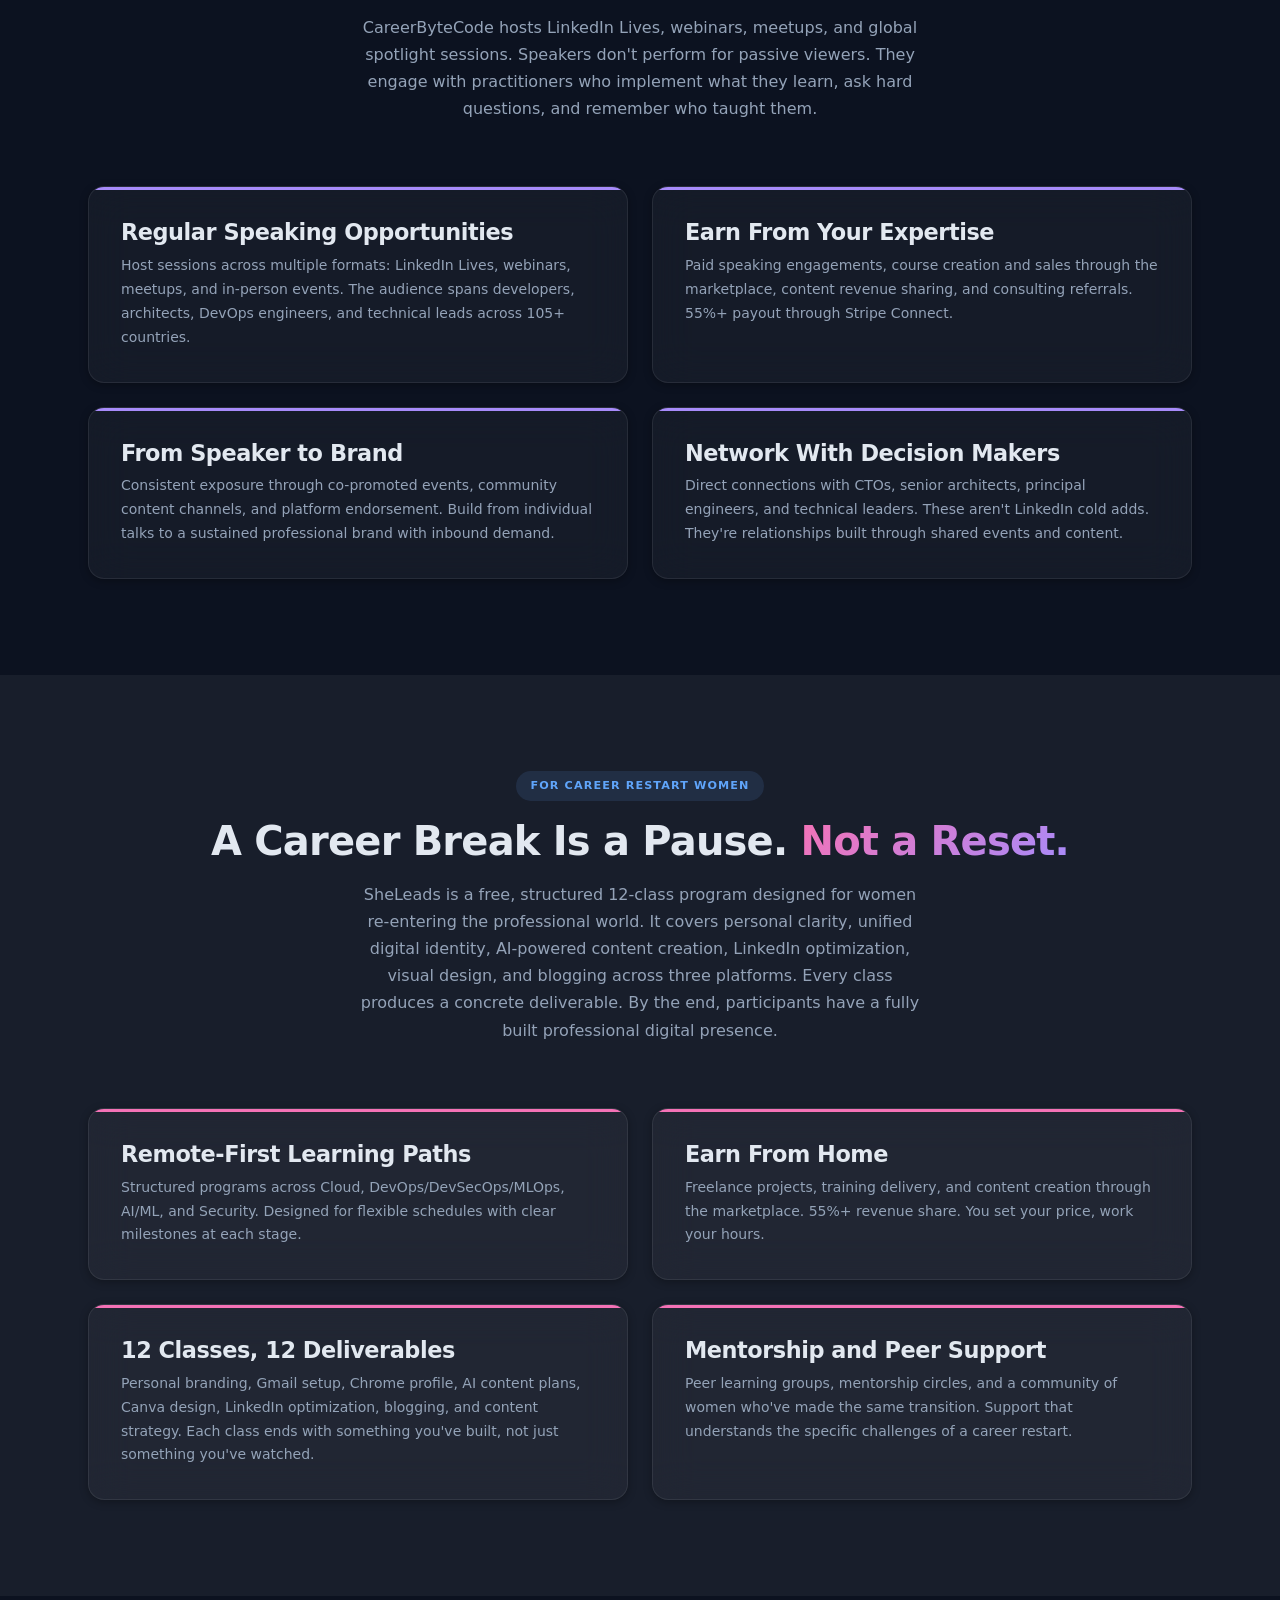
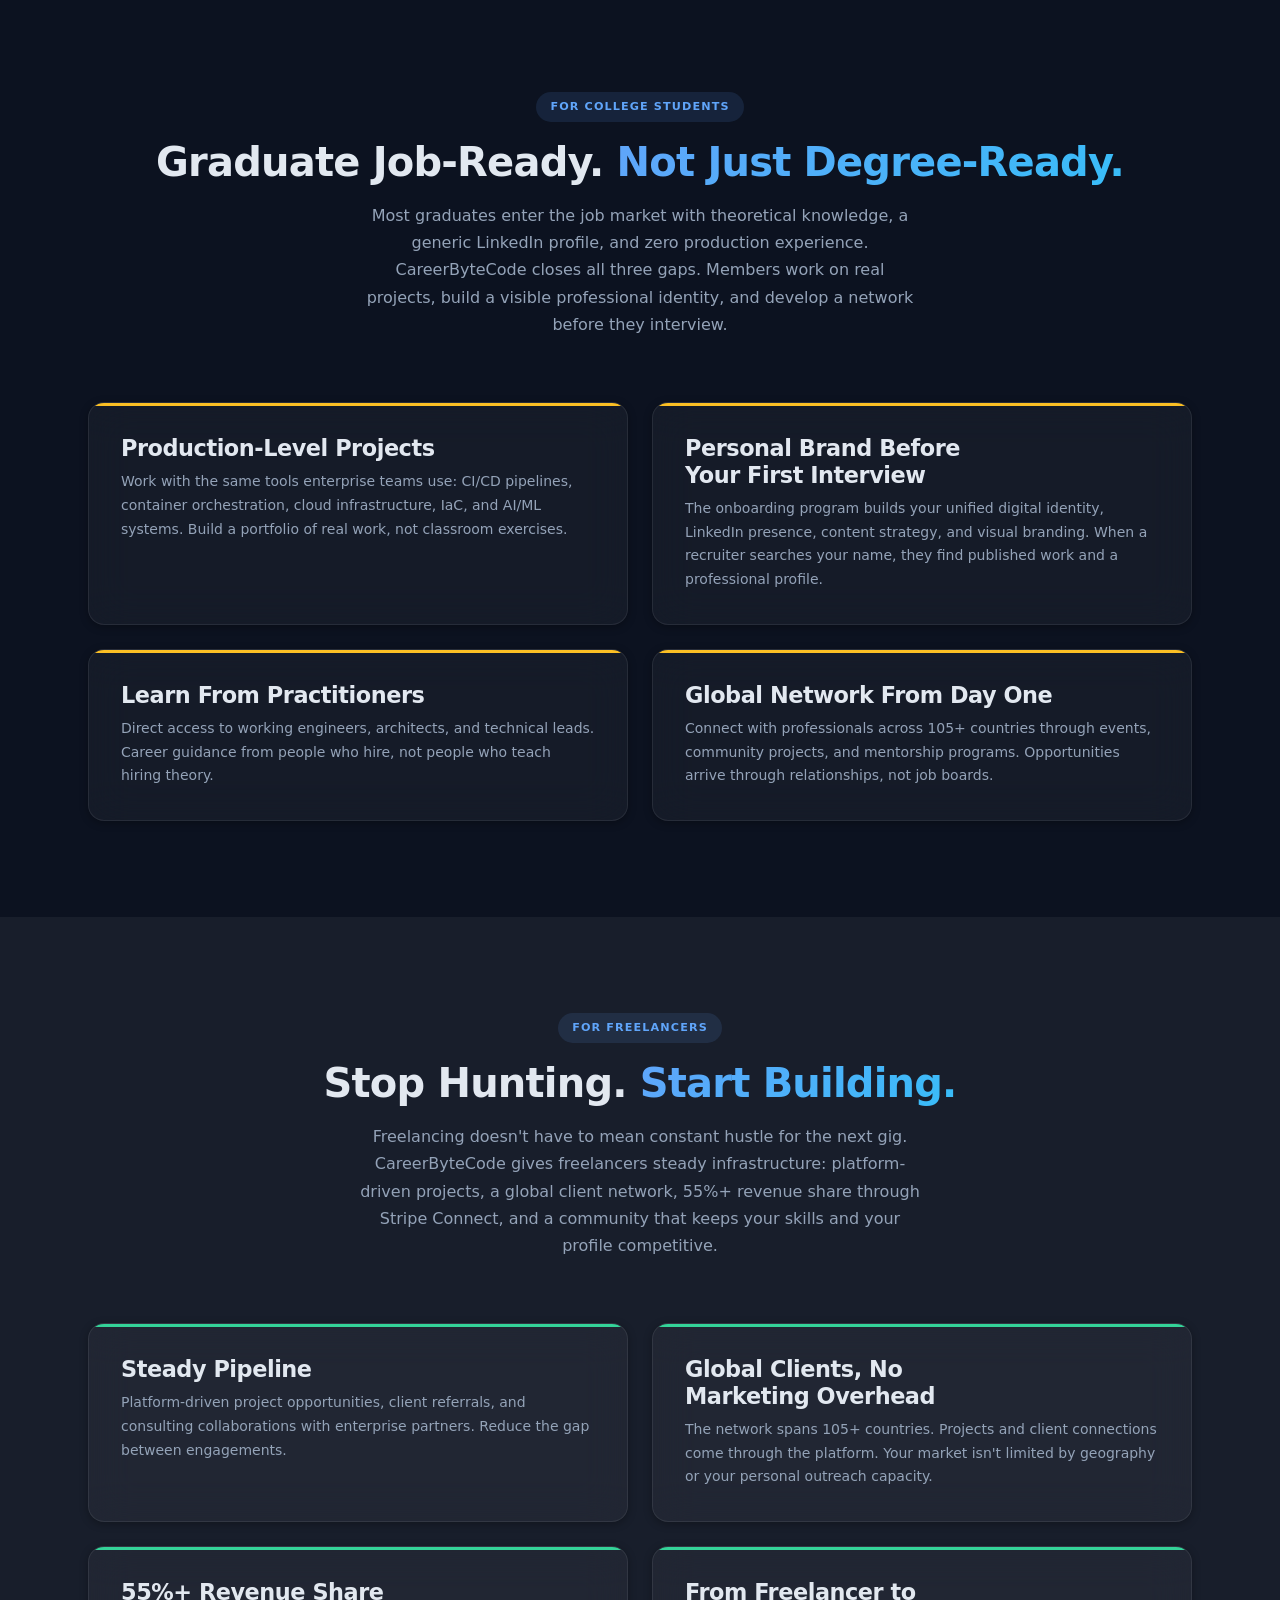
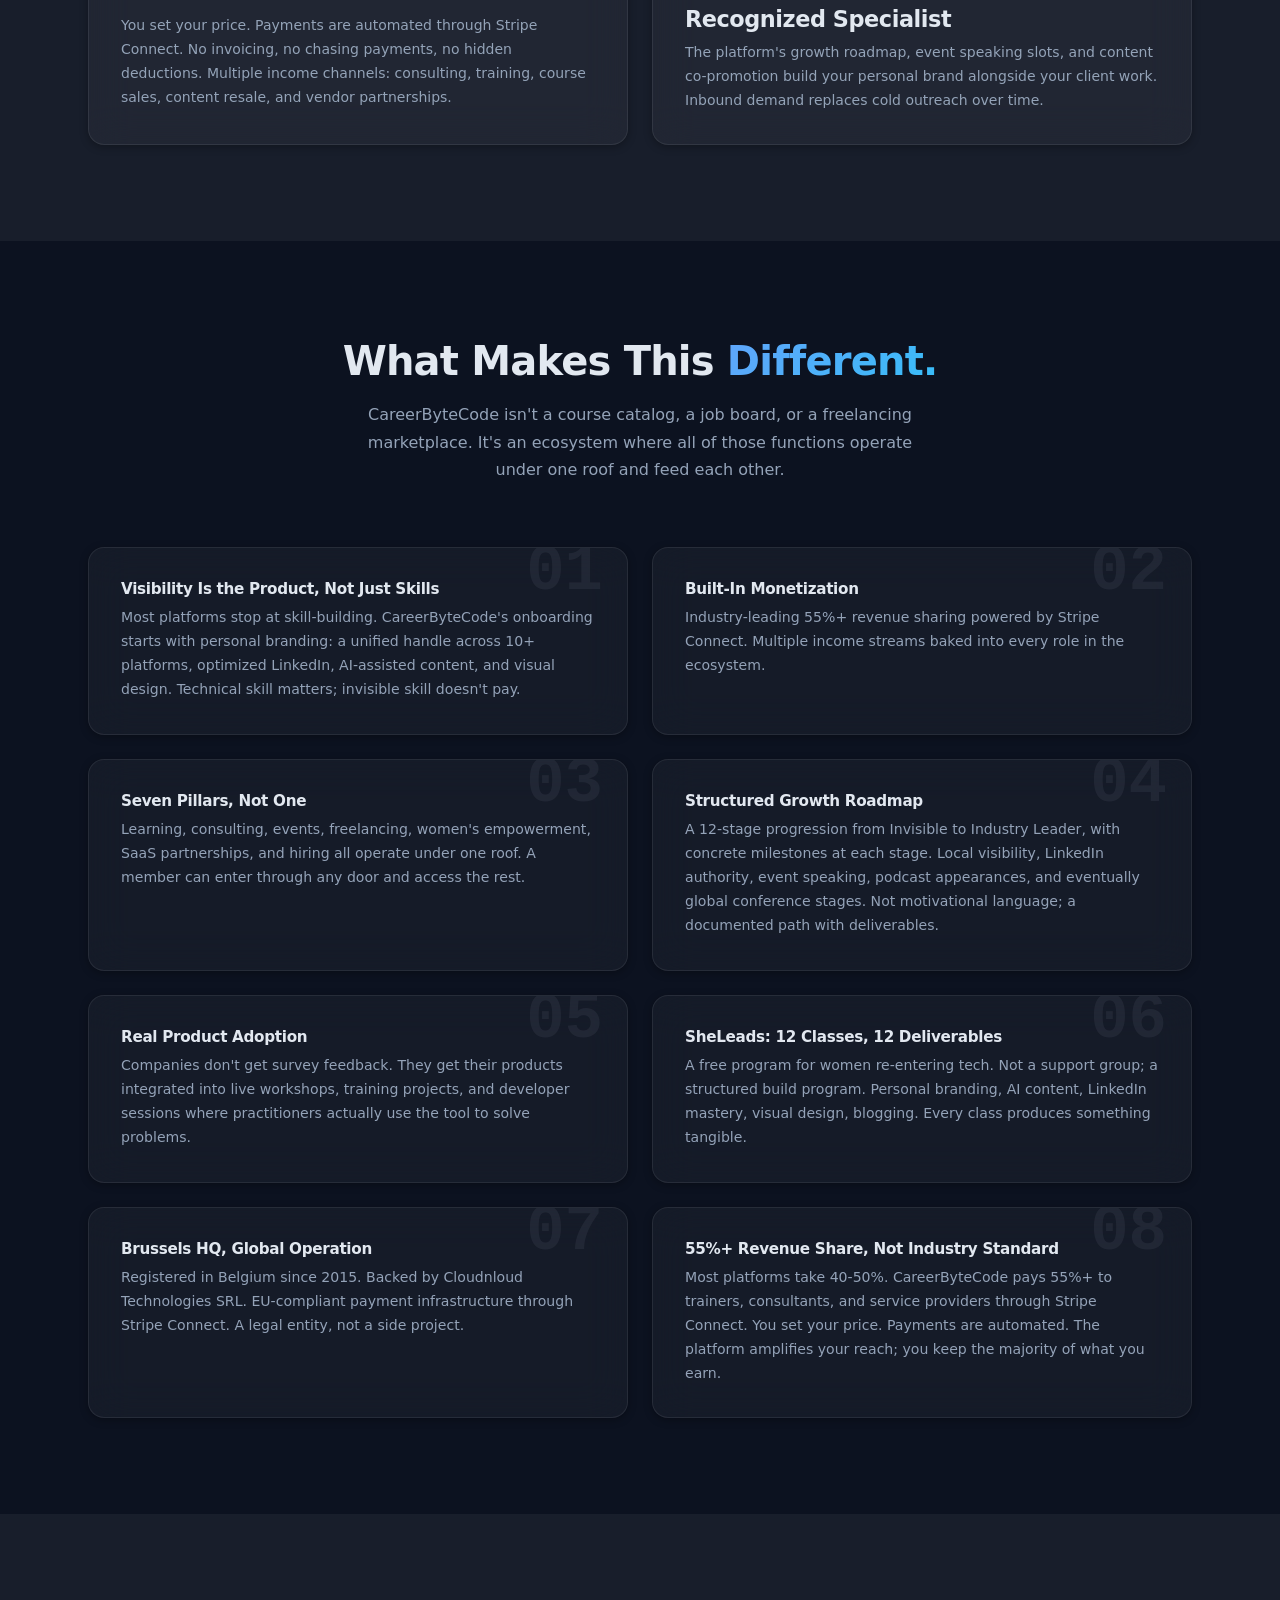
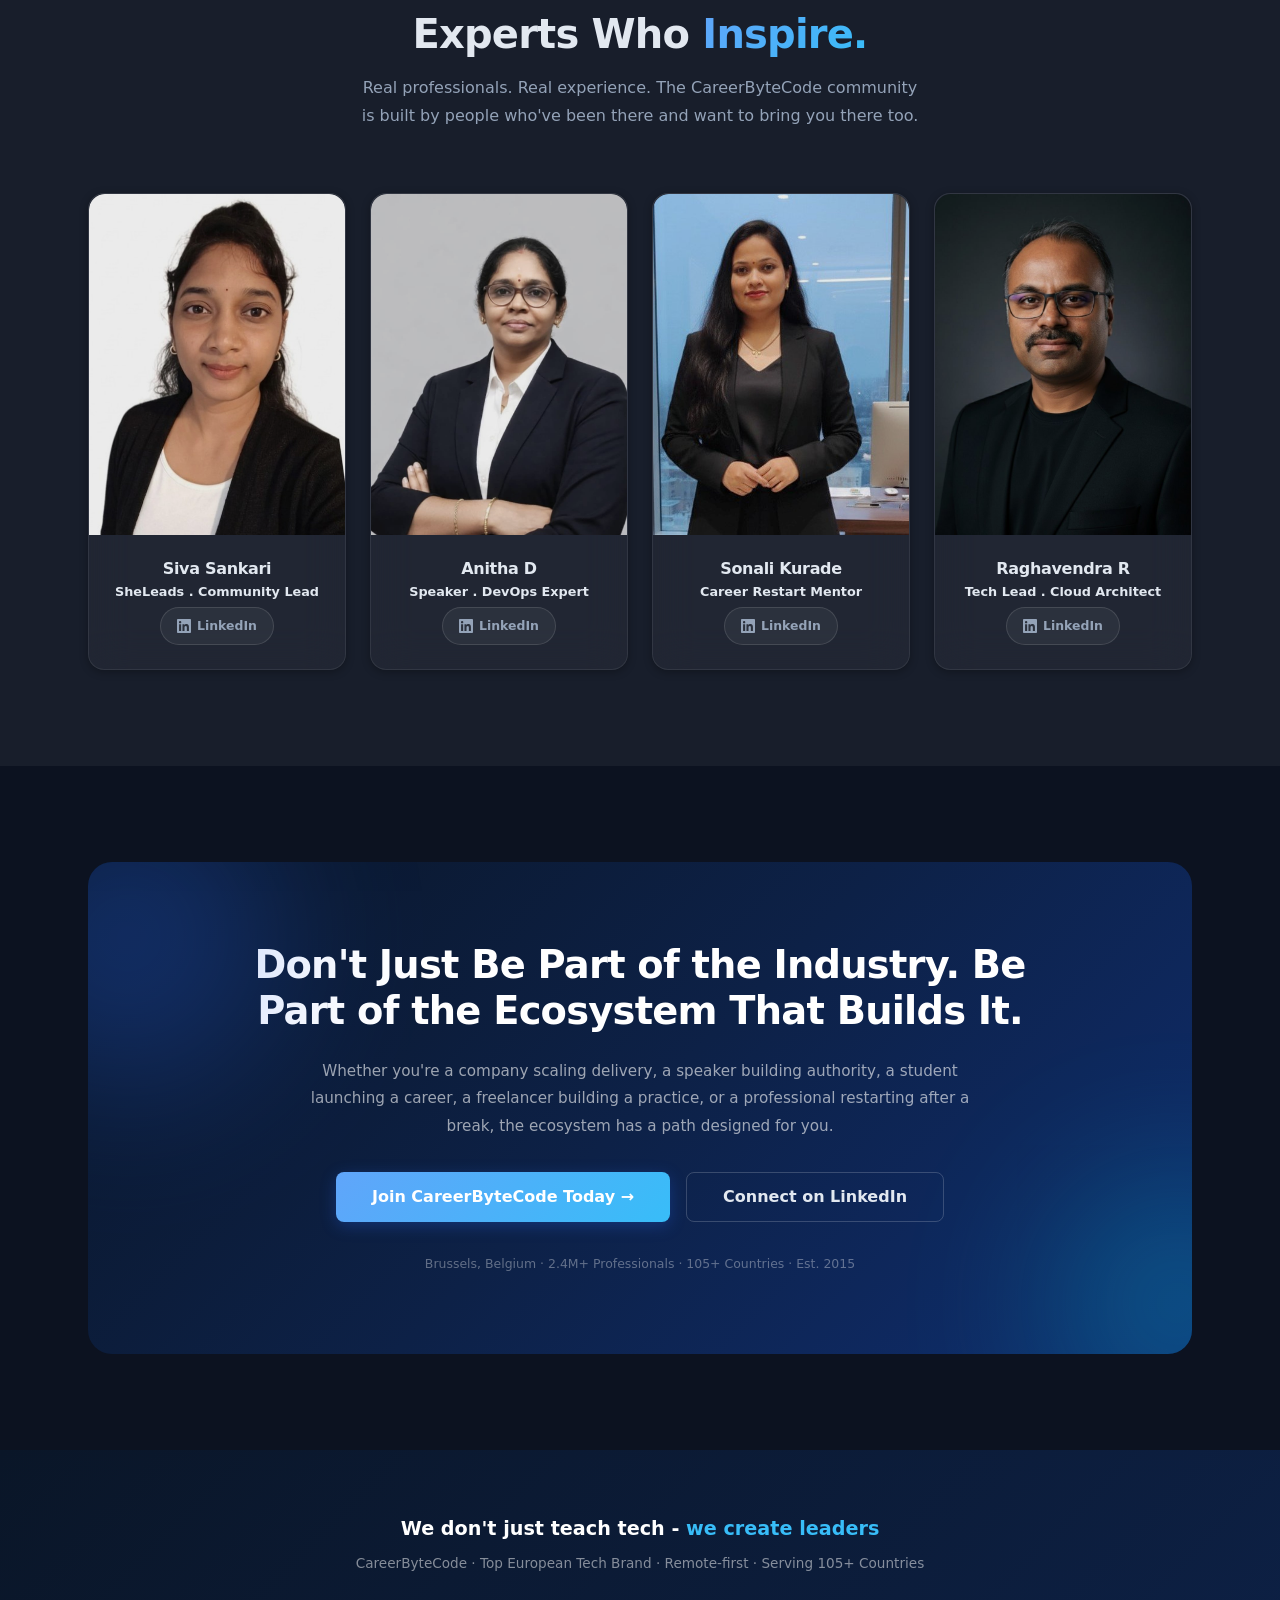
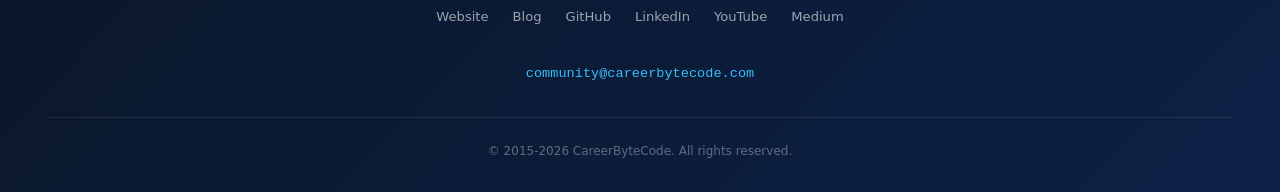
==== commit 40cffec8: "Add Our Journey page: physical event recap hub - New journey.html: dedicated page for physical tech " ====
--- a/collaborate.html
+++ b/collaborate.html
@@ -198,6 +198,7 @@
   <div class="nav__links">
     <a href="index.html">Home</a>
     <a href="events.html">Events</a>
+    <a href="journey.html">Journey</a>
     <a href="sheleads.html">SheLeads</a>
     <a href="revenue-models.html">Revenue</a>
     <a href="onboarding.html">Onboarding</a>
@@ -210,6 +211,7 @@
 <div class="nav__mobile" id="mobile-menu">
   <a href="index.html">Home</a>
   <a href="events.html">Events</a>
+  <a href="journey.html">Journey</a>
   <a href="sheleads.html">SheLeads</a>
   <a href="revenue-models.html">Revenue</a>
   <a href="onboarding.html">Onboarding</a>
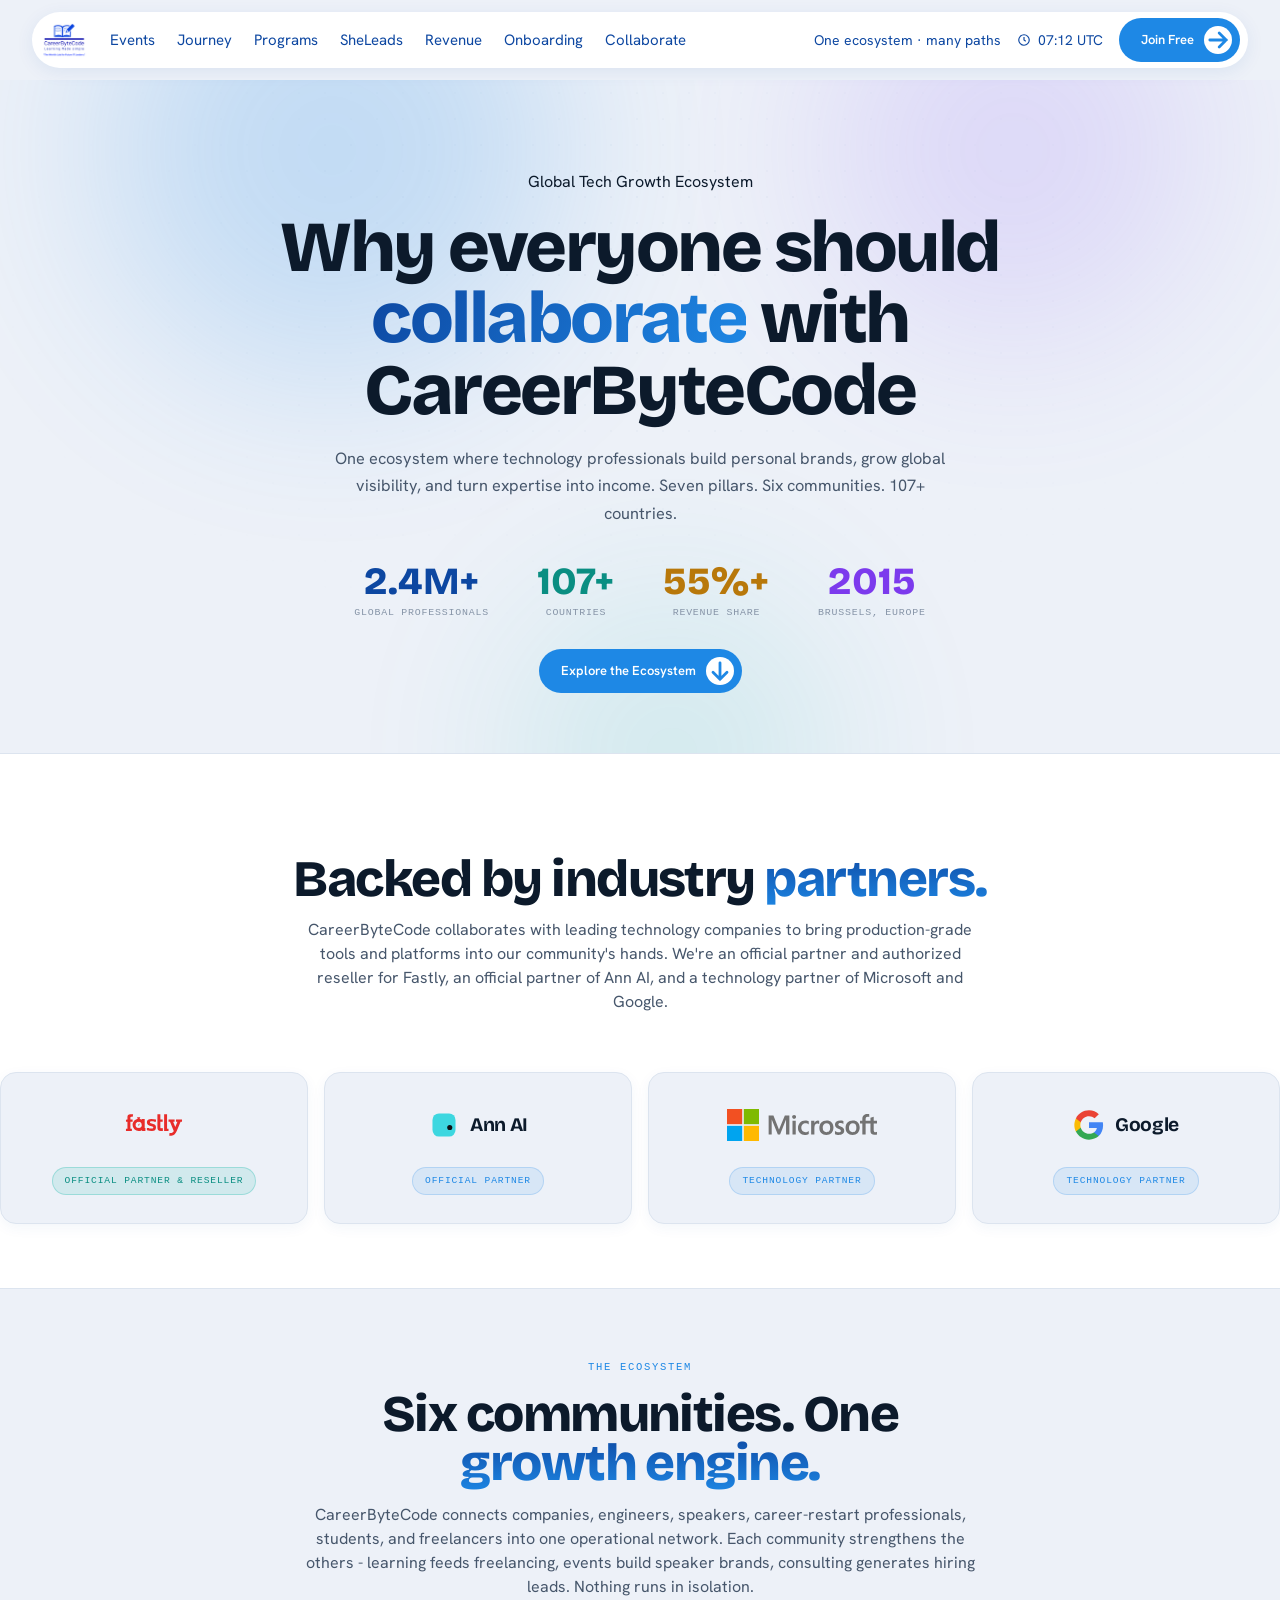
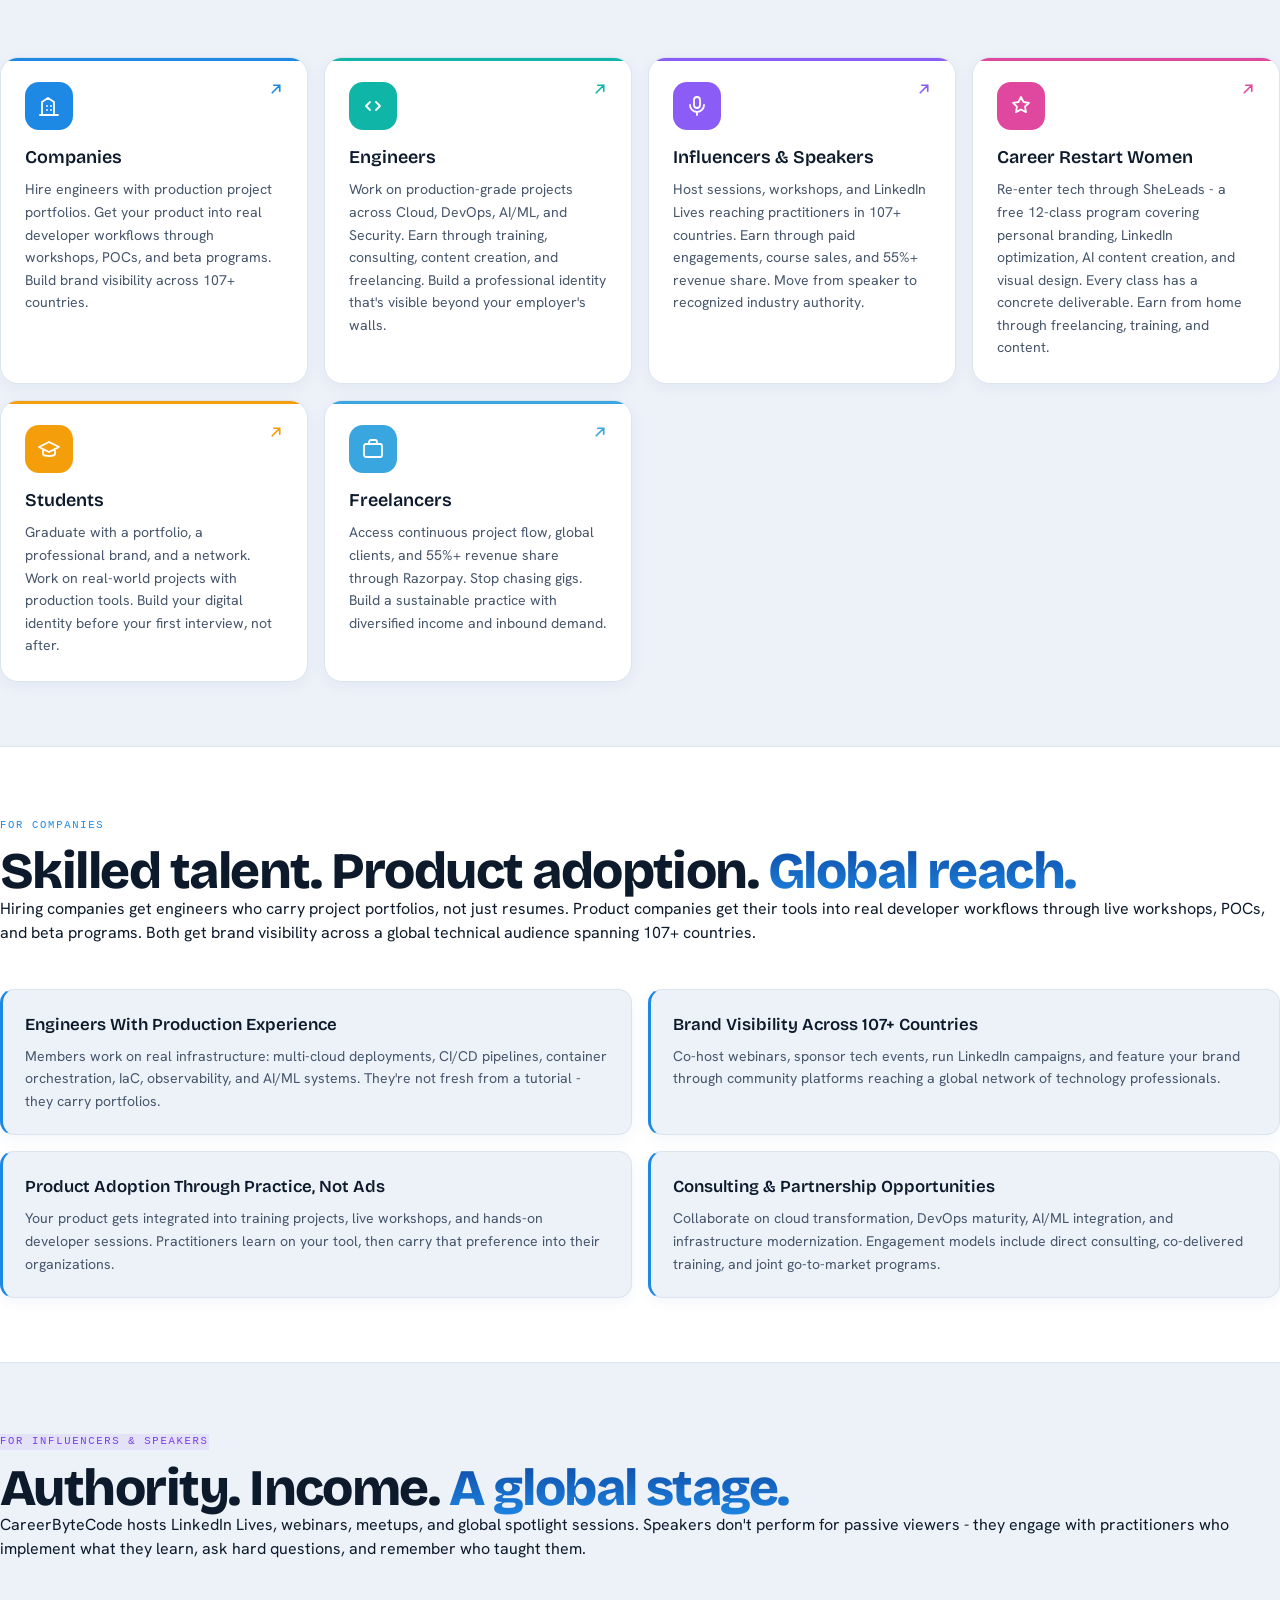
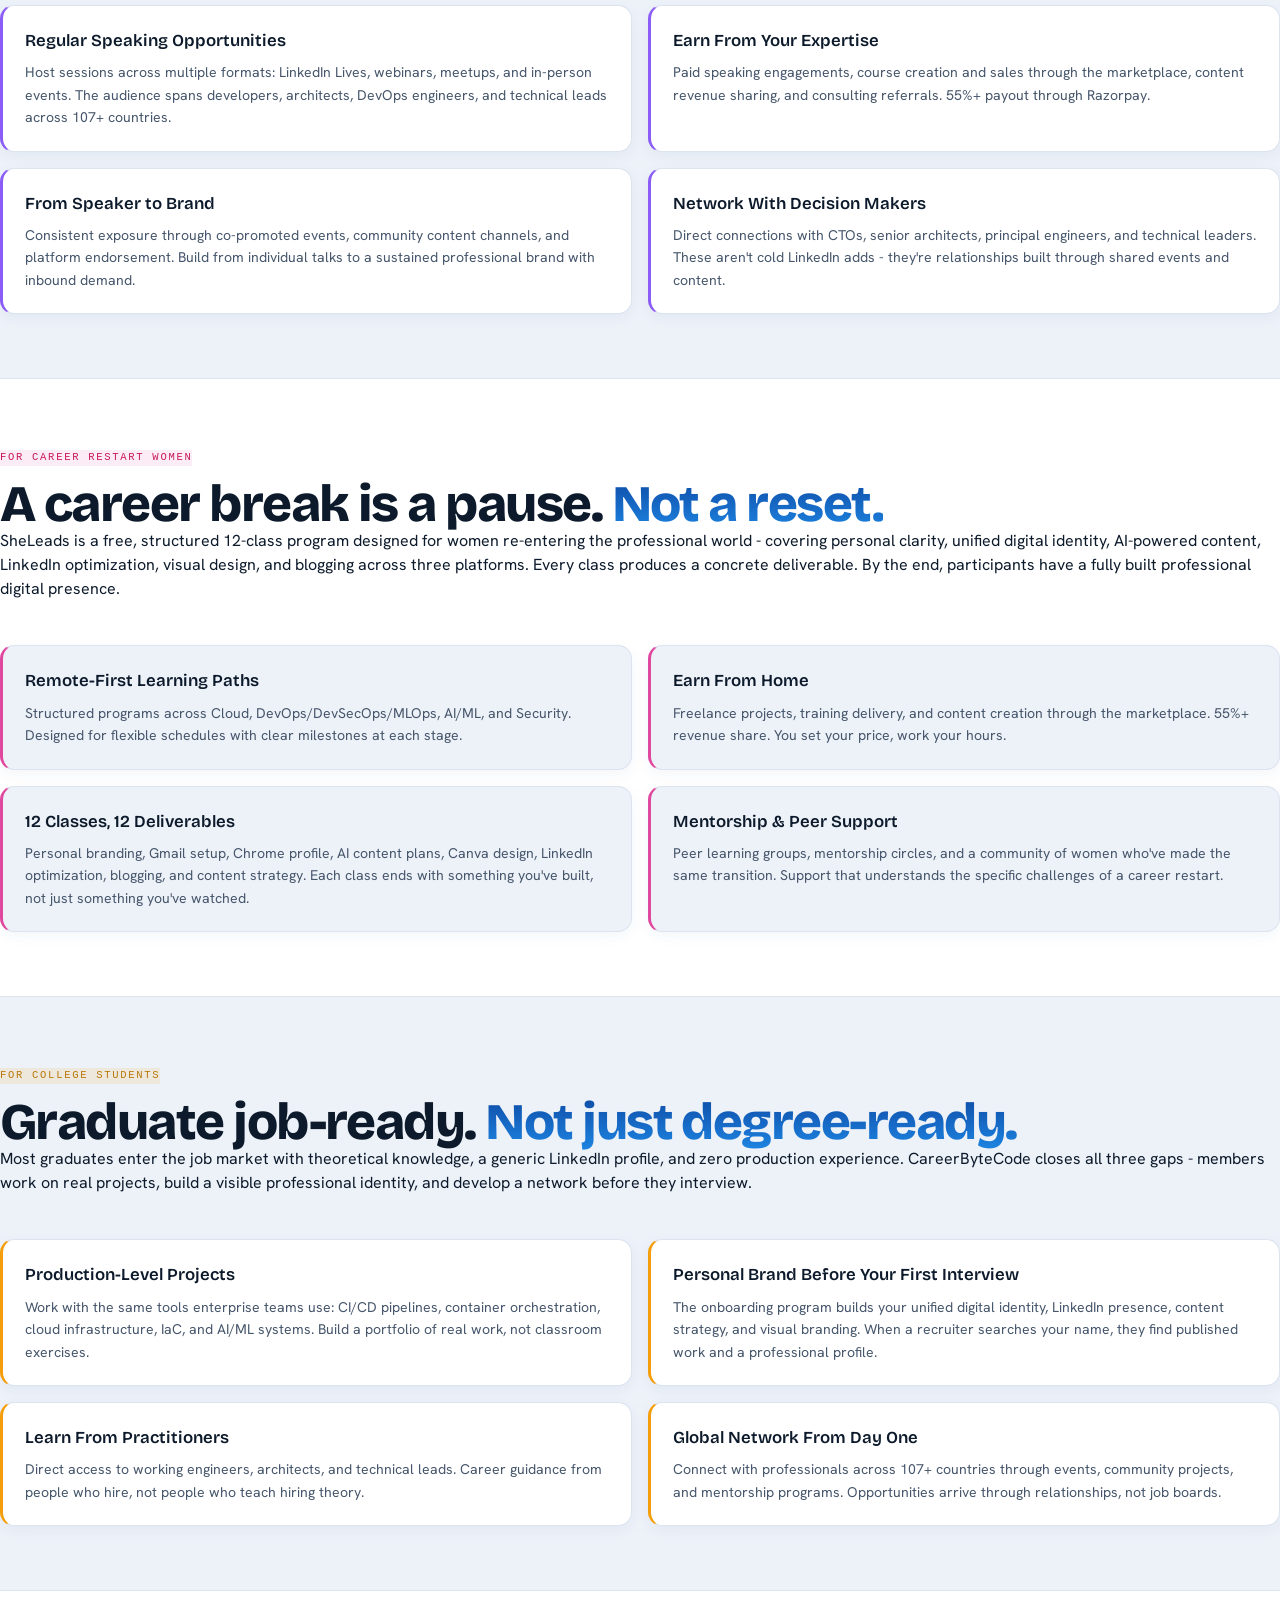
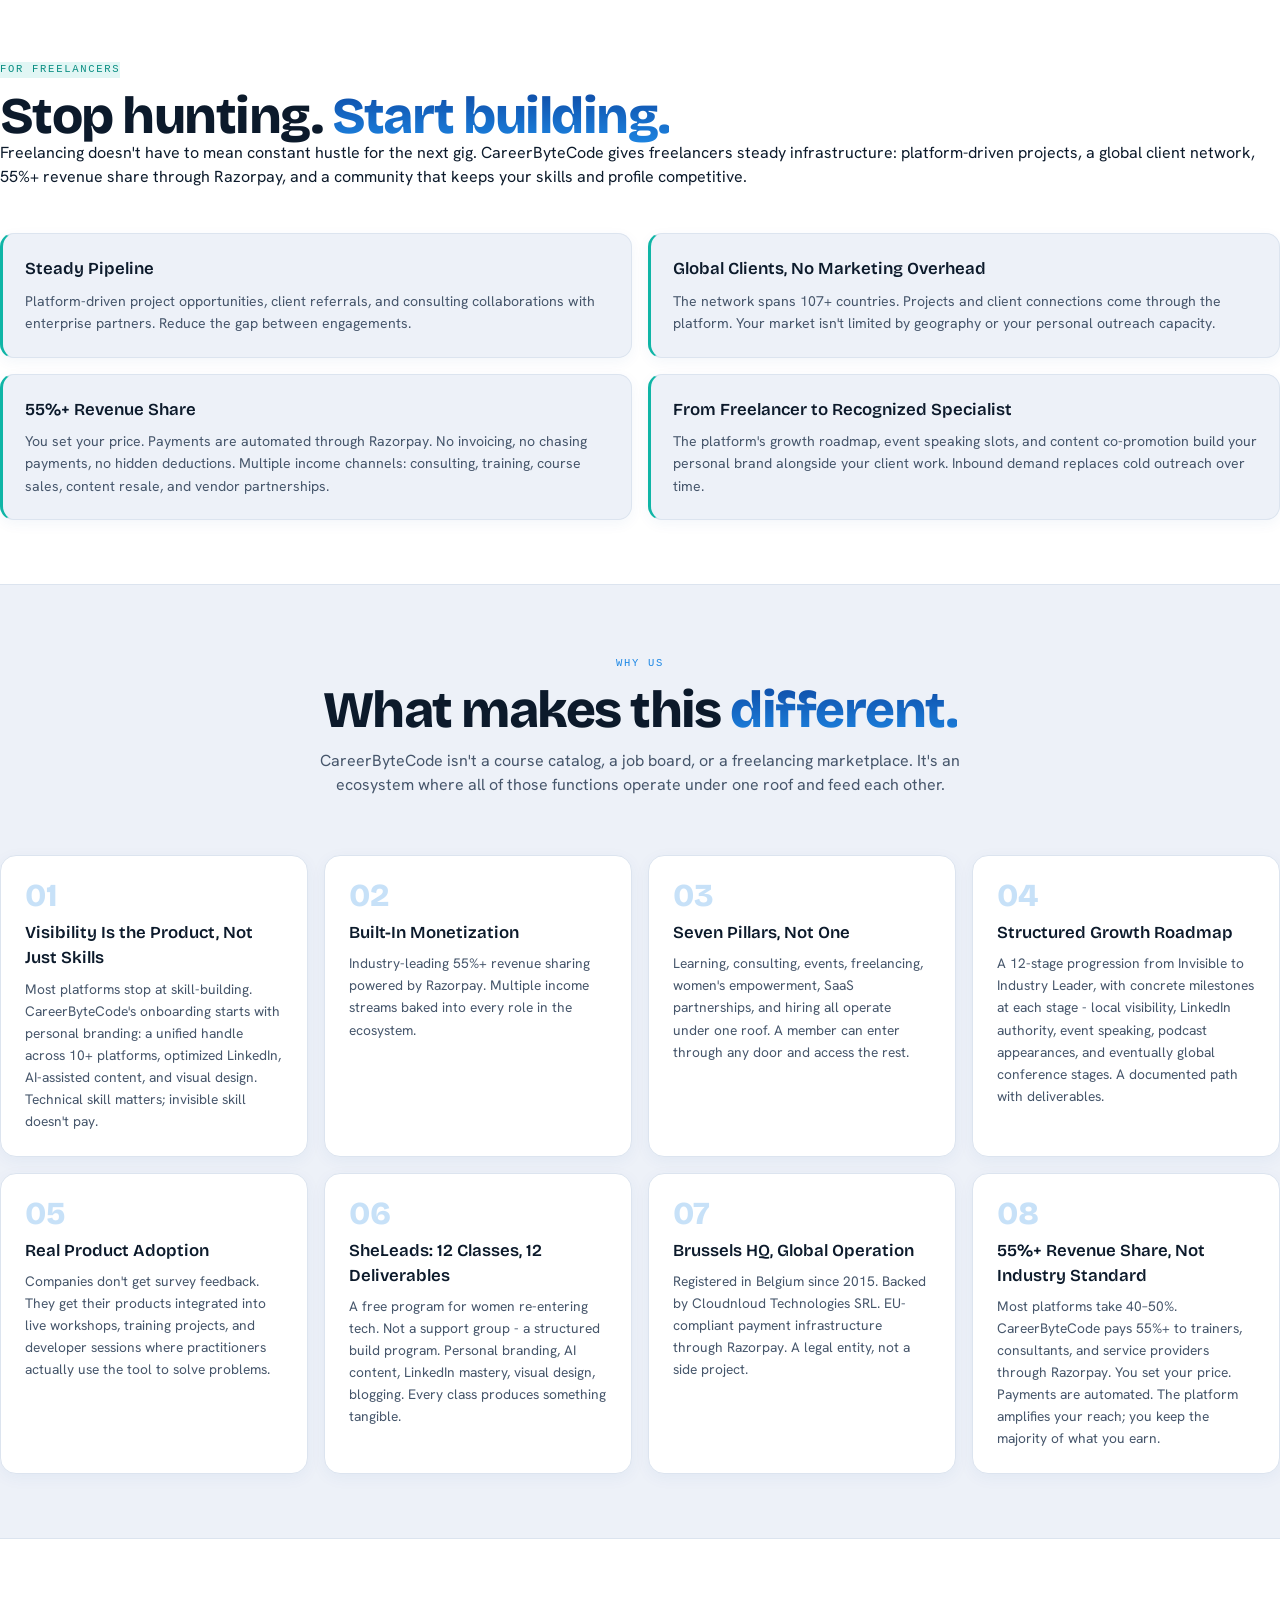
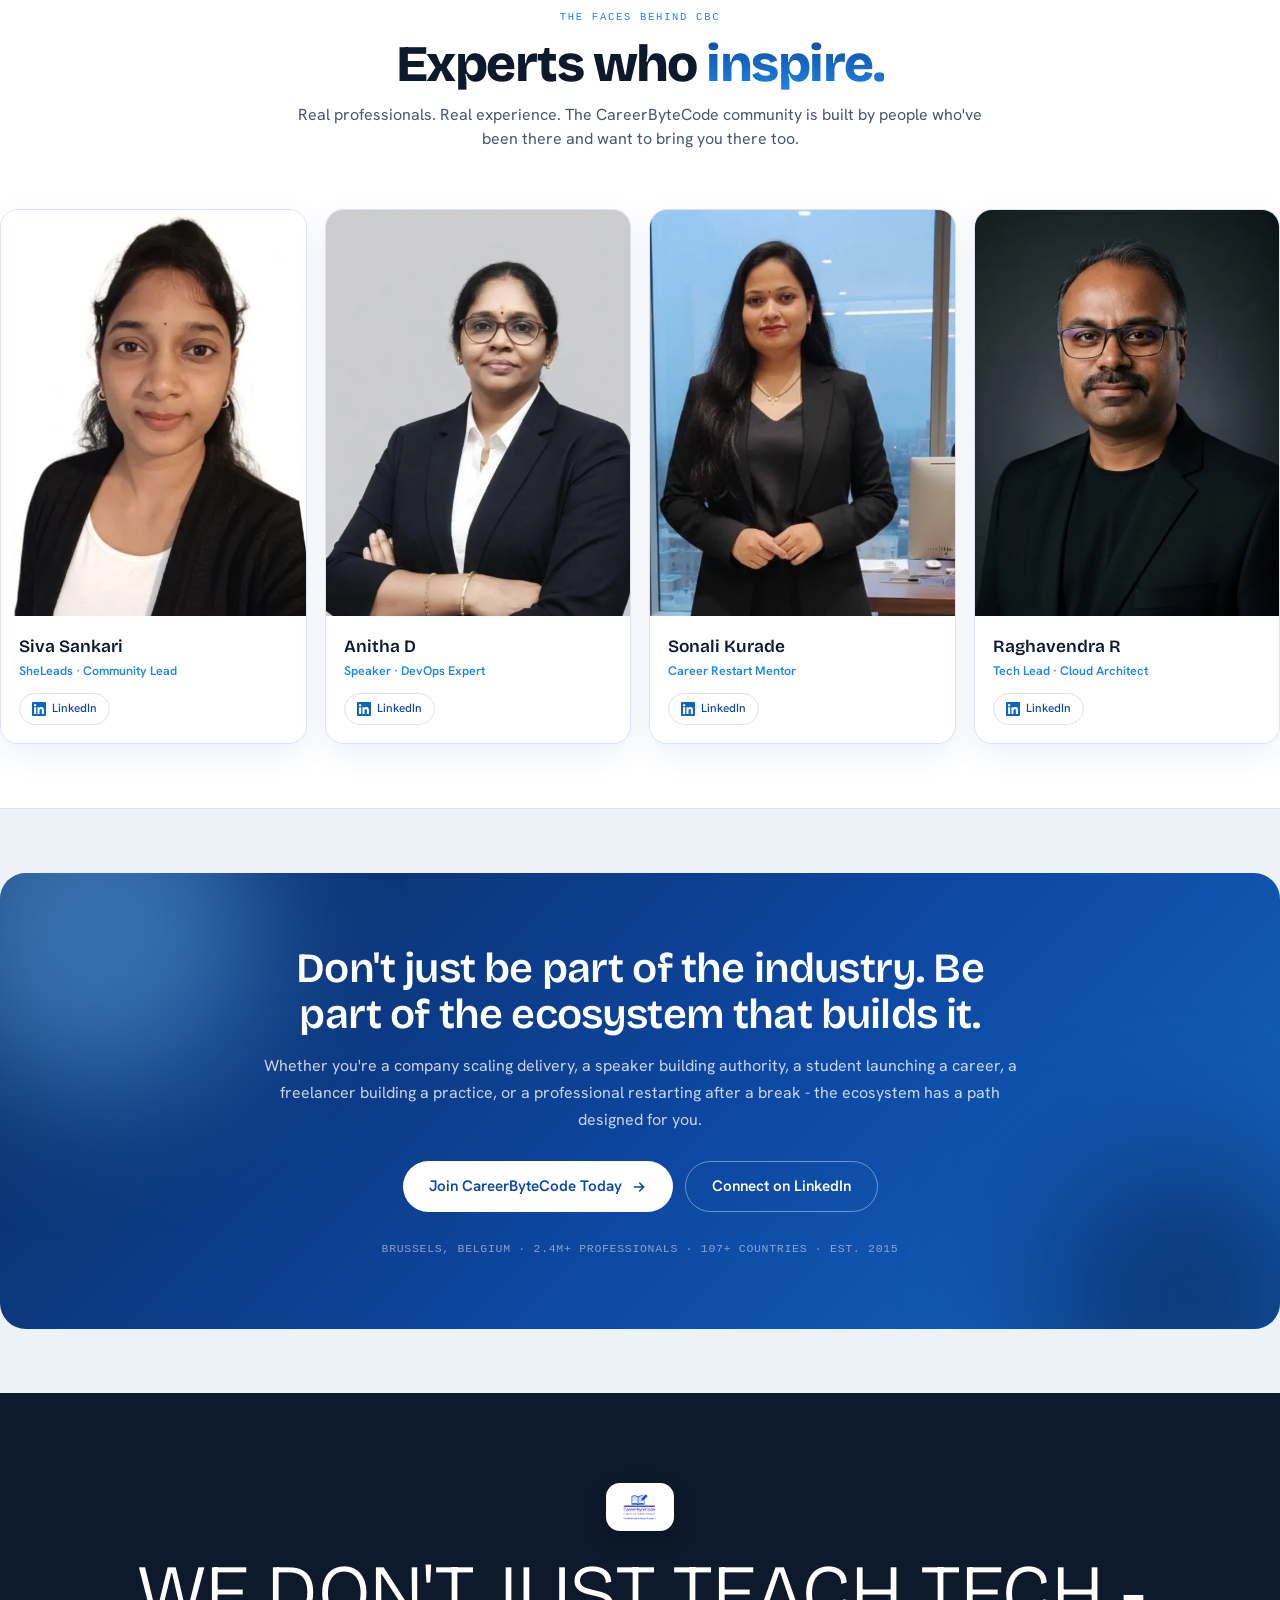
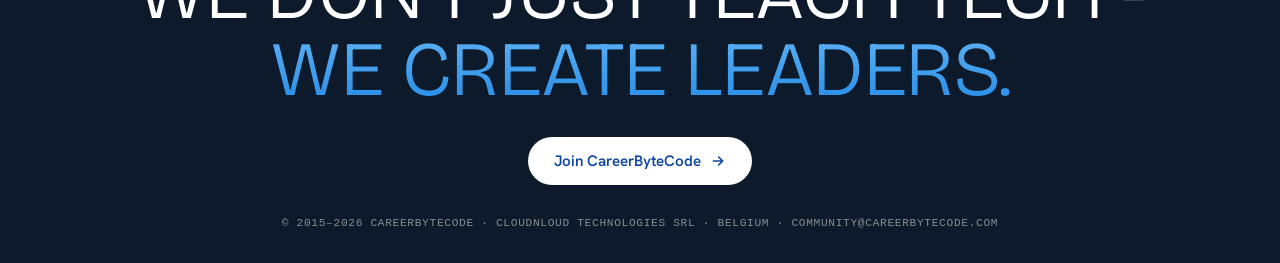
==== commit a91ed865: "Launch redesigned CareerByteCode site Replace the previous site with the cbc-trial redesign (new lay" ====
--- a/collaborate.html
+++ b/collaborate.html
@@ -1,774 +1,280 @@
 <!DOCTYPE html>
-<html lang="en" data-theme="dark">
+<html lang="en">
 <head>
 <meta charset="UTF-8">
 <meta name="viewport" content="width=device-width, initial-scale=1.0">
-<meta http-equiv="Content-Security-Policy" content="default-src 'self'; script-src 'self' 'unsafe-inline'; style-src 'self' 'unsafe-inline' https://fonts.googleapis.com; font-src https://fonts.gstatic.com; img-src 'self' data:; connect-src 'self';">
-<meta name="referrer" content="strict-origin-when-cross-origin">
-<meta http-equiv="X-Frame-Options" content="DENY">
-<meta name="color-scheme" content="light dark">
-<meta name="theme-color" content="#0c1220" media="(prefers-color-scheme:dark)">
-<meta name="theme-color" content="#f5f7fa" media="(prefers-color-scheme:light)">
-<title>Collaborate with CareerByteCode | Global Tech Growth Ecosystem</title>
-<meta name="description" content="One ecosystem where technology professionals build personal brands, grow global visibility, and turn expertise into income. Seven pillars. Six communities. 105+ countries.">
+<meta name="description" content="Why everyone should collaborate with CareerByteCode - one ecosystem connecting companies, engineers, speakers, career-restart women, students & freelancers across 107+ countries.">
 <meta property="og:title" content="Collaborate with CareerByteCode">
-<meta property="og:description" content="One ecosystem where technology professionals build personal brands, grow global visibility, and turn expertise into income.">
+<meta property="og:description" content="One ecosystem where technology professionals build brands, grow global visibility, and turn expertise into income.">
 <meta property="og:type" content="website">
-<meta property="og:image" content="og-image.png">
-<link rel="icon" href="cbc - logo.png" type="image/png">
-<link rel="canonical" href="https://careerbytecode.github.io/collaborate.html">
-<link rel="preconnect" href="https://fonts.googleapis.com">
-<link rel="preconnect" href="https://fonts.gstatic.com" crossorigin>
-<link href="https://fonts.googleapis.com/css2?family=Inter:opsz,wght@14..32,300..800&family=JetBrains+Mono:wght@400;500;600;700&display=optional" rel="stylesheet">
-<link rel="stylesheet" href="shared-premium.css">
+<meta property="og:url" content="https://careerbytecode.github.io/collaborate.html">
+<meta property="og:image" content="assets/img/og-image.png">
+<meta name="twitter:card" content="summary_large_image">
+<meta name="theme-color" content="#EDF1F8">
+<link rel="icon" href="assets/img/cbc-logo.png" type="image/png">
+<title>Collaborate | CareerByteCode</title>
+<link rel="preload" href="assets/fonts/bricolage.woff2" as="font" type="font/woff2" crossorigin>
+<link rel="preload" href="assets/fonts/hanken.woff2" as="font" type="font/woff2" crossorigin>
+<link rel="stylesheet" href="assets/css/cbc.css">
 <style>
-/* ===============================================
-   PAGE-SPECIFIC: Collaborate
-   =============================================== */
-
-/* ===== HERO - OPTION C: STACKED LAYERS / AURORA ===== */
-.collab-hero{min-height:100vh;padding:0;background:linear-gradient(180deg,#040810 0%,#0a1628 40%,#0d1f3c 100%);position:relative;overflow:hidden;}
-.collab-hero .hero__content{position:relative;z-index:5;display:flex;flex-direction:column;align-items:flex-start;justify-content:center;min-height:100vh;padding:calc(var(--nav-h) + var(--sp-8)) var(--sp-6) var(--sp-8);max-width:1200px;margin:0 auto;text-align:left;}
-.collab-hero .hero__badge{background:rgba(59,130,246,0.1);border:1px solid rgba(59,130,246,0.2);color:#93c5fd;margin-bottom:var(--sp-4);align-self:flex-start;}
-.collab-hero h1{font-size:clamp(2.4rem,5.5vw,4.2rem);font-weight:800;letter-spacing:-0.04em;line-height:1.1;color:#e2e8f0;margin-bottom:var(--sp-3);max-width:750px;}
-.collab-hero .hero__sub{font-size:clamp(0.92rem,1.6vw,1.05rem);color:rgba(255,255,255,0.45);line-height:1.85;max-width:600px;margin-bottom:var(--sp-5);}
-
-/* Inline stats inside hero */
-.hero-inline-stats{display:flex;gap:var(--sp-5);flex-wrap:wrap;margin-bottom:var(--sp-5);}
-.hero-inline-stat{display:flex;flex-direction:column;}
-.hero-inline-stat .hi-num{font-size:1.6rem;font-weight:800;letter-spacing:-0.03em;line-height:1;}
-.hero-inline-stat .hi-label{font-size:0.7rem;color:rgba(255,255,255,0.35);text-transform:uppercase;letter-spacing:0.08em;margin-top:4px;font-weight:500;}
-
-/* Divider line under stats */
-.hero-divider{width:80px;height:2px;background:linear-gradient(90deg,var(--accent),var(--accent-2),transparent);margin-bottom:var(--sp-4);border-radius:2px;}
-
-/* Aurora bands - horizontal gradient waves */
-.aurora{position:absolute;inset:0;pointer-events:none;z-index:1;overflow:hidden;}
-.aurora-band{position:absolute;width:120%;height:120px;left:-10%;filter:blur(60px);opacity:0.35;border-radius:50%;will-change:transform;}
-.aurora-band--1{top:12%;background:linear-gradient(90deg,transparent 0%,rgba(37,99,235,0.5) 15%,rgba(14,165,233,0.4) 40%,rgba(6,182,212,0.3) 65%,transparent 100%);animation:aurora-wave-1 12s ease-in-out infinite;}
-.aurora-band--2{top:35%;background:linear-gradient(90deg,transparent 5%,rgba(139,92,246,0.4) 25%,rgba(99,102,241,0.35) 50%,rgba(37,99,235,0.2) 75%,transparent 100%);animation:aurora-wave-2 16s ease-in-out infinite;height:110px;}
-.aurora-band--3{top:58%;background:linear-gradient(90deg,transparent 0%,rgba(6,182,212,0.35) 20%,rgba(37,99,235,0.3) 45%,rgba(139,92,246,0.25) 70%,transparent 100%);animation:aurora-wave-3 20s ease-in-out infinite;height:90px;}
-.aurora-band--4{top:78%;background:linear-gradient(90deg,transparent 8%,rgba(14,165,233,0.3) 30%,rgba(37,99,235,0.25) 55%,rgba(139,92,246,0.15) 80%,transparent 95%);animation:aurora-wave-4 14s ease-in-out infinite;height:100px;opacity:0.3;}
-@keyframes aurora-wave-1{0%,100%{transform:translateX(0) scaleX(1);}50%{transform:translateX(5%) scaleX(1.1);}}
-@keyframes aurora-wave-2{0%,100%{transform:translateX(0) scaleX(1);}50%{transform:translateX(-4%) scaleX(0.95);}}
-@keyframes aurora-wave-3{0%,100%{transform:translateX(0) scaleY(1);}50%{transform:translateX(3%) scaleY(1.3);}}
-@keyframes aurora-wave-4{0%,100%{transform:translateX(0) scaleX(1);}50%{transform:translateX(-6%) scaleX(1.15);}}
-
-/* Subtle noise grain on hero */
-.collab-hero::after{content:'';position:absolute;inset:0;background:url("data:image/svg+xml,%3Csvg viewBox='0 0 256 256' xmlns='http://www.w3.org/2000/svg'%3E%3Cfilter id='n'%3E%3CfeTurbulence type='fractalNoise' baseFrequency='0.9' numOctaves='4' stitchTiles='stitch'/%3E%3C/filter%3E%3Crect width='100%25' height='100%25' filter='url(%23n)'/%3E%3C/svg%3E");opacity:0.03;pointer-events:none;z-index:2;}
-
-/* Text gradient for "Collaborate" and "ByteCode" with glow pulse */
-.collab-shimmer{
-  background:linear-gradient(135deg,#60a5fa,#38bdf8,#06b6d4);
-  -webkit-background-clip:text;-webkit-text-fill-color:transparent;background-clip:text;
-  filter:drop-shadow(0 0 20px rgba(56,189,248,0.3));
-  animation:collab-glow 3s ease-in-out infinite alternate;
-}
-@keyframes collab-glow{0%{filter:drop-shadow(0 0 15px rgba(56,189,248,0.2));}100%{filter:drop-shadow(0 0 35px rgba(56,189,248,0.5));}}
-
-/* Pulsing ambient glow behind hero title area */
-.collab-hero .hero__content::before{
-  content:'';position:absolute;width:500px;height:300px;top:30%;left:-5%;
-  background:radial-gradient(ellipse,rgba(37,99,235,0.12),transparent 70%);
-  filter:blur(50px);pointer-events:none;animation:hero-ambient 8s ease-in-out infinite alternate;z-index:-1;
-}
-@keyframes hero-ambient{0%{opacity:0.5;transform:translate(0,0) scale(1);}100%{opacity:0.8;transform:translate(20px,-10px) scale(1.1);}}
-
-/* Particle network canvas */
-.particle-canvas{position:absolute;inset:0;z-index:2;pointer-events:none;}
-
-/* Mobile: hide particles */
-@media(max-width:640px){.particle-canvas{display:none;}}
-
-/* Scroll hint - stays centered at bottom */
-.collab-hero .scroll-hint{position:absolute;bottom:var(--sp-4);left:50%;transform:translateX(-50%);display:flex;flex-direction:column;align-items:center;gap:8px;animation:scroll-bounce 2s ease-in-out infinite;z-index:5;}
-.collab-hero .scroll-hint span{font-size:0.6rem;letter-spacing:0.25em;text-transform:uppercase;color:rgba(255,255,255,0.2);font-weight:500;}
-.collab-hero .scroll-line{width:1px;height:32px;background:linear-gradient(to bottom,rgba(96,165,250,0.4),transparent);}
-@keyframes scroll-bounce{0%,100%{transform:translateX(-50%) translateY(0)}50%{transform:translateX(-50%) translateY(10px)}}
-
-/* Hero pulse dot */
-.hero-pulse{width:6px;height:6px;border-radius:50%;background:#34d399;box-shadow:0 0 10px #34d399;display:inline-block;animation:pulse 2s ease-in-out infinite;}
-@keyframes pulse{0%,100%{opacity:1;transform:scale(1);}50%{opacity:0.5;transform:scale(0.8);}}
-
-/* Mobile hero */
-@media(max-width:640px){
-  .collab-hero .hero__content{padding:calc(var(--nav-h) + var(--sp-4)) var(--sp-3) var(--sp-6);}
-  .hero-inline-stats{gap:var(--sp-3);}
-  .hero-inline-stat .hi-num{font-size:1.3rem;}
-  .aurora-band{filter:blur(80px);opacity:0.25;}
-}
-@media(prefers-reduced-motion:reduce){
-  .aurora-band,.collab-shimmer,.collab-hero .hero__content::before{animation:none !important;}
-}
-
-/* ===== ECOSYSTEM GRID ===== */
-.ecosystem-grid{display:grid;grid-template-columns:repeat(3,1fr);gap:var(--sp-3);}
-.ecosystem-card{position:relative;background:var(--glass);backdrop-filter:blur(var(--glass-blur));-webkit-backdrop-filter:blur(var(--glass-blur));border:1px solid var(--glass-border);border-radius:var(--r-lg);padding:var(--sp-4);transition:all var(--dur-normal) var(--ease-out-expo);text-decoration:none;color:var(--text);overflow:hidden;cursor:pointer;box-shadow:var(--sh-sm);}
-.ecosystem-card::before{content:'';position:absolute;top:0;left:0;width:100%;height:3px;border-radius:var(--r-lg) var(--r-lg) 0 0;}
-.ecosystem-card:hover{transform:translateY(-6px);box-shadow:var(--sh-lg);}
-.ecosystem-card h3{font-size:1.05rem;font-weight:700;margin-bottom:var(--sp-1);color:var(--text);}
-.ecosystem-card p{font-size:0.88rem;color:var(--text-2);line-height:1.7;}
-.ecosystem-card .card-arrow{position:absolute;top:var(--sp-3);right:var(--sp-3);font-size:1rem;opacity:0;transition:opacity 0.2s,transform 0.2s;color:var(--text-3);}
-.ecosystem-card:hover .card-arrow{opacity:1;transform:translateX(4px);}
-.eco-icon{font-size:1.6rem;margin-bottom:var(--sp-2);display:block;}
-
-/* Ecosystem card color variants */
-.ecosystem-card--blue::before{background:linear-gradient(90deg,var(--accent),var(--accent-2));}
-.ecosystem-card--green::before{background:linear-gradient(90deg,var(--success),#34d399);}
-.ecosystem-card--purple::before{background:linear-gradient(90deg,var(--accent-3),#a78bfa);}
-.ecosystem-card--rose::before{background:linear-gradient(90deg,var(--rose),#f472b6);}
-.ecosystem-card--gold::before{background:linear-gradient(90deg,var(--gold),#fbbf24);}
-.ecosystem-card--cyan::before{background:linear-gradient(90deg,var(--accent-2),#22d3ee);}
-
-@media(max-width:960px){.ecosystem-grid{grid-template-columns:repeat(2,1fr);}}
-@media(max-width:640px){.ecosystem-grid{grid-template-columns:1fr;}}
-
-/* ===== BENEFITS GRID (2x2 per audience section) ===== */
-.benefits-grid{display:grid;grid-template-columns:repeat(2,1fr);gap:var(--sp-3);}
-@media(max-width:768px){.benefits-grid{grid-template-columns:1fr;}}
-
-/* Benefit card color accents */
-.card--blue::before{background:linear-gradient(90deg,var(--accent),var(--accent-2));opacity:1;}
-.card--purple::before{background:linear-gradient(90deg,var(--accent-3),#a78bfa);opacity:1;}
-.card--rose::before{background:linear-gradient(90deg,var(--rose),#f472b6);opacity:1;}
-.card--gold::before{background:linear-gradient(90deg,var(--gold),#fbbf24);opacity:1;}
-.card--green::before{background:linear-gradient(90deg,var(--success),#34d399);opacity:1;}
-
-/* ===== DIFFERENTIATORS GRID ===== */
-.diff-grid{display:grid;grid-template-columns:repeat(2,1fr);gap:var(--sp-3);}
-.diff-card{position:relative;overflow:hidden;}
-.diff-num{position:absolute;top:-8px;right:var(--sp-3);font-family:var(--font-mono);font-size:4rem;font-weight:800;opacity:0.06;line-height:1;pointer-events:none;color:var(--text);}
-.diff-card h3{font-size:0.95rem;font-weight:700;margin-bottom:var(--sp-1);}
-.diff-card p{font-size:0.88rem;color:var(--text-2);line-height:1.7;}
-@media(max-width:768px){.diff-grid{grid-template-columns:1fr;}}
-
-/* ===== LEADERS GRID ===== */
-.leaders-grid{display:grid;grid-template-columns:repeat(4,1fr);gap:var(--sp-3);}
-@media(max-width:960px){.leaders-grid{grid-template-columns:repeat(2,1fr);}}
-@media(max-width:640px){.leaders-grid{grid-template-columns:1fr;max-width:340px;margin:0 auto;}}
-
-/* ===== CTA SECTION ===== */
-.collab-cta{background:linear-gradient(135deg,#0a1628 0%,#0d2147 50%,#0f2d6e 100%);color:#fff;position:relative;overflow:hidden;border-radius:var(--r-xl);padding:var(--sp-10) var(--sp-6);text-align:center;}
-.collab-cta h2{color:#fff;font-size:clamp(1.6rem,3.5vw,2.4rem);max-width:800px;margin:0 auto var(--sp-3);}
-.collab-cta p{color:rgba(255,255,255,0.6);max-width:700px;margin:0 auto var(--sp-4);font-size:0.95rem;line-height:1.8;}
-.collab-cta .cta-footer{font-size:0.78rem;color:rgba(255,255,255,0.35);margin-top:var(--sp-4);}
-.collab-cta .cta-orb{position:absolute;border-radius:50%;filter:blur(80px);pointer-events:none;opacity:0.3;}
-.collab-cta .cta-orb-1{width:300px;height:300px;background:#2563eb;top:-15%;left:-10%;}
-.collab-cta .cta-orb-2{width:250px;height:250px;background:#06b6d4;bottom:-15%;right:-10%;}
-
-/* ===== SECTION ALT ===== */
-.section--alt{background:var(--surface);}
-
-/* ===== RESPONSIVE ===== */
-@media(max-width:960px){
-  .collab-hero h1{font-size:clamp(2.2rem,8vw,3.5rem);}
-}
-@media(max-width:640px){
-  .collab-hero .hero__content{padding-top:calc(var(--nav-h) + var(--sp-6));}
-  .collab-hero h1{font-size:clamp(2rem,9vw,3rem);}
-  .collab-orb--1{width:300px;height:300px;}
-  .collab-orb--2{width:250px;height:250px;}
-  .collab-orb--3{width:200px;height:200px;}
-}
-
-/* Print */
-@media print{
-  .nav,.scroll-progress,.nav__mobile,.orb,.btt,.noise{display:none !important;}
-  .reveal{opacity:1;transform:none;}
-  body{background:#fff;color:#000;}
-  .collab-hero{min-height:auto;padding:40px 0;}
-  .section{padding:30px 0;}
-}
+/* ===== Collaborate page-specific ===== */
+.cl-hero{position:relative;overflow:clip;text-align:center;padding:clamp(46px,7vw,96px) 0 clamp(36px,5vw,60px)}
+.cl-hero__bg{position:absolute;inset:0;z-index:0;pointer-events:none}
+.cl-hero__bg .blob{position:absolute;border-radius:50%;filter:blur(90px);opacity:.2}
+.cl-hero__bg .b1{width:460px;height:460px;background:var(--blue);top:-160px;left:8%}
+.cl-hero__bg .b2{width:380px;height:380px;background:#8b5cf6;top:-120px;right:6%;opacity:.16}
+.cl-hero__bg .b3{width:320px;height:320px;background:var(--teal);bottom:-160px;left:40%;opacity:.12}
+.cl-hero__bg .grid{position:absolute;inset:0;opacity:.5;background-image:radial-gradient(var(--line) 1.1px,transparent 1.2px);background-size:26px 26px;-webkit-mask-image:radial-gradient(ellipse 70% 70% at 50% 30%,#000,transparent 76%);mask-image:radial-gradient(ellipse 70% 70% at 50% 30%,#000,transparent 76%)}
+.cl-hero__in{position:relative;z-index:2;max-width:920px;margin:0 auto}
+.cl-hero h1{font-family:var(--fd);font-weight:800;font-size:clamp(2.4rem,5.6vw,4.6rem);letter-spacing:-.035em;line-height:1;color:var(--ink)}
+.cl-hero h1 .sh{background:linear-gradient(120deg,var(--navy),var(--blue));-webkit-background-clip:text;background-clip:text;-webkit-text-fill-color:transparent}
+.cl-hero .sub{color:var(--body);max-width:640px;margin:18px auto 0;line-height:1.7;font-size:1.02rem}
+.cl-stats{display:flex;justify-content:center;gap:clamp(20px,4vw,48px);flex-wrap:wrap;margin:34px 0 28px}
+.cl-stat{text-align:center}.cl-stat .n{font-family:var(--fd);font-weight:800;font-size:clamp(1.6rem,3vw,2.4rem);line-height:1;color:var(--navy)}
+.cl-stat.s2 .n{color:#0a8e82}.cl-stat.s3 .n{color:#b8780a}.cl-stat.s4 .n{color:#7c3aed}
+.cl-stat .l{font-family:var(--fm);font-size:.62rem;text-transform:uppercase;letter-spacing:.08em;color:var(--muted);margin-top:6px}
+
+/* ecosystem grid */
+.eco{display:grid;grid-template-columns:repeat(auto-fill,minmax(300px,1fr));gap:16px}
+.ecoc{position:relative;display:block;background:#fff;border:1px solid var(--line);border-radius:18px;padding:24px;box-shadow:0 4px 16px rgba(13,71,161,.05);transition:transform .2s,box-shadow .25s,border-color .25s;overflow:hidden}
+.ecoc::before{content:"";position:absolute;top:0;left:0;right:0;height:3px;background:var(--acc,var(--blue))}
+.ecoc:hover{transform:translateY(-4px);box-shadow:0 16px 34px rgba(13,71,161,.12);border-color:var(--acc,var(--blue))}
+.ecoc .ar{position:absolute;top:22px;right:22px;color:var(--acc,var(--blue));transition:transform .25s}
+.ecoc:hover .ar{transform:translate(3px,-3px)}
+.ecoc .ic{width:48px;height:48px;border-radius:14px;display:grid;place-items:center;color:#fff;background:var(--acc,var(--blue));margin-bottom:14px}.ecoc .ic svg{width:24px;height:24px}
+.ecoc h3{font-family:var(--fd);font-weight:600;font-size:1.12rem;color:var(--ink);margin-bottom:8px}
+.ecoc p{font-size:.88rem;color:var(--body);line-height:1.6}
+.acc-blue{--acc:#1E88E5}.acc-green{--acc:#0FB5A6}.acc-purple{--acc:#8b5cf6}.acc-rose{--acc:#E0479E}.acc-gold{--acc:#F59E0B}.acc-cyan{--acc:#3aa6e0}
+
+/* white band sections */
+.bandw{background:#fff;border-top:1px solid var(--line);border-bottom:1px solid var(--line)}
+
+/* benefit cards */
+.bgrid{display:grid;grid-template-columns:1fr 1fr;gap:16px}
+@media(max-width:780px){.bgrid{grid-template-columns:1fr}}
+.bcard{background:#fff;border:1px solid var(--line);border-left:3px solid var(--acc,var(--blue));border-radius:14px;padding:22px;box-shadow:0 4px 14px rgba(13,71,161,.05);transition:transform .2s,box-shadow .25s}
+.bcard:hover{transform:translateY(-3px);box-shadow:0 14px 30px rgba(13,71,161,.1)}
+.bandw .bcard{background:var(--canvas)}
+.bcard h3{font-family:var(--fd);font-weight:600;font-size:1.05rem;color:var(--ink);margin-bottom:8px}
+.bcard p{font-size:.88rem;color:var(--body);line-height:1.6}
+
+/* differentiators */
+.diff{display:grid;grid-template-columns:repeat(auto-fill,minmax(300px,1fr));gap:16px}
+.diffc{background:#fff;border:1px solid var(--line);border-radius:16px;padding:24px;box-shadow:0 4px 16px rgba(13,71,161,.05);transition:transform .2s,box-shadow .25s}
+.diffc:hover{transform:translateY(-3px);box-shadow:0 14px 30px rgba(13,71,161,.1)}
+.diffc .num{font-family:var(--fd);font-weight:800;font-size:2rem;color:rgba(30,136,229,.25);line-height:1;margin-bottom:8px}
+.diffc h3{font-family:var(--fd);font-weight:600;font-size:1.05rem;color:var(--ink);margin-bottom:7px}
+.diffc p{font-size:.86rem;color:var(--body);line-height:1.6}
+
+/* cta */
+.cl-cta{position:relative;overflow:hidden;background:linear-gradient(135deg,#0a2a5e,#0D47A1 55%,#1565c0);border-radius:26px;padding:clamp(40px,6vw,72px) clamp(20px,4vw,48px);text-align:center;color:#fff}
+.cl-cta__orb{position:absolute;border-radius:50%;filter:blur(70px);opacity:.5;pointer-events:none}
+.cl-cta__orb1{width:340px;height:340px;background:var(--sky);top:-120px;left:-80px}.cl-cta__orb2{width:300px;height:300px;background:#0a2a5e;bottom:-120px;right:-60px;opacity:.7}
+.cl-cta__in{position:relative;z-index:2;max-width:760px;margin:0 auto}
+.cl-cta h2{font-family:var(--fd);font-weight:600;font-size:clamp(1.7rem,3.6vw,2.6rem);color:#fff;letter-spacing:-.02em;line-height:1.12;margin-bottom:14px}
+.cl-cta p{color:rgba(255,255,255,.78);line-height:1.7;margin-bottom:28px}
+.cl-cta__btns{display:flex;gap:12px;justify-content:center;flex-wrap:wrap}
+.cl-cta__foot{font-family:var(--fm);font-size:.72rem;color:rgba(255,255,255,.5);letter-spacing:.06em;text-transform:uppercase;margin-top:28px}
+#leaders .person__r{font-size:.78rem}
+
+/* official partners */
+.ptn-grid{display:grid;grid-template-columns:repeat(4,1fr);gap:16px}
+@media(max-width:860px){.ptn-grid{grid-template-columns:1fr 1fr}}
+@media(max-width:460px){.ptn-grid{grid-template-columns:1fr}}
+.ptnc{background:var(--canvas);border:1px solid var(--line);border-radius:16px;padding:28px 20px;text-align:center;display:flex;flex-direction:column;align-items:center;justify-content:space-between;gap:18px;box-shadow:0 4px 14px rgba(13,71,161,.05);transition:transform .2s,box-shadow .25s,border-color .25s}
+.ptnc:hover{transform:translateY(-4px);box-shadow:0 16px 34px rgba(13,71,161,.12);border-color:var(--blue)}
+.ptnc__logo{flex:1;min-height:48px;display:flex;align-items:center;justify-content:center;gap:10px}
+.ptnc__logo img{height:32px;width:auto;max-width:160px;object-fit:contain;display:block}
+.ptnc__wm{font-family:var(--fd);font-weight:700;font-size:1.2rem;color:var(--ink);letter-spacing:-.02em}
+.ptnc__tag{font-family:var(--fm);font-size:.6rem;text-transform:uppercase;letter-spacing:.09em;color:var(--blue);background:rgba(30,136,229,.1);border:1px solid rgba(30,136,229,.2);padding:6px 12px;border-radius:999px;white-space:nowrap}
+.ptnc__tag.is-reseller{color:#0a8e82;background:rgba(15,181,166,.12);border-color:rgba(15,181,166,.28)}
 </style>
 </head>
 <body>
 
-<div class="noise"></div>
-<div class="orb orb-1"></div>
-<div class="orb orb-2"></div>
-<div class="orb orb-3"></div>
-<div class="scroll-progress" role="progressbar" aria-label="Page scroll progress"></div>
-
 <!-- NAV -->
-<nav class="nav" id="main-nav">
-  <a class="nav__logo" href="index.html">
-    <img class="nav__logo-icon" src="cbc - logo.png" alt="CBC" width="36" height="36">
-    <span class="nav__logo-text">Career<em>ByteCode</em></span>
-  </a>
-  <div class="nav__links">
-    <a href="index.html">Home</a>
-    <a href="events.html">Events</a>
-    <a href="journey.html">Journey</a>
-    <a href="sheleads.html">SheLeads</a>
-    <a href="revenue-models.html">Revenue</a>
-    <a href="onboarding.html">Onboarding</a>
-    <a href="collaborate.html" class="active">Collaborate</a>
-  </div>
-  <a class="nav__cta" href="https://www.linkedin.com/company/careerbytecode" target="_blank" rel="noopener noreferrer">Join Free</a>
-  <button class="theme-toggle" id="theme-toggle" aria-label="Toggle dark mode"></button>
-  <button class="nav__hamburger" id="hamburger" aria-label="Toggle menu"><span></span><span></span><span></span></button>
-</nav>
-<div class="nav__mobile" id="mobile-menu">
-  <a href="index.html">Home</a>
-  <a href="events.html">Events</a>
-  <a href="journey.html">Journey</a>
-  <a href="sheleads.html">SheLeads</a>
-  <a href="revenue-models.html">Revenue</a>
-  <a href="onboarding.html">Onboarding</a>
-  <a href="collaborate.html" class="active">Collaborate</a>
-  <button class="theme-toggle" id="theme-toggle-mobile" aria-label="Toggle dark mode"></button>
-  <a class="nav__cta" href="https://www.linkedin.com/company/careerbytecode" target="_blank" rel="noopener noreferrer">Join Free</a>
-</div>
-
-<main>
-
-<!-- ==================== HERO ==================== -->
-<section class="hero hero--dark collab-hero" id="hero">
-  <!-- Aurora bands - horizontal light waves -->
-  <div class="aurora">
-    <div class="aurora-band aurora-band--1"></div>
-    <div class="aurora-band aurora-band--2"></div>
-    <div class="aurora-band aurora-band--3"></div>
-    <div class="aurora-band aurora-band--4"></div>
-  </div>
-  <!-- Particle connections network -->
-  <canvas class="particle-canvas" id="particle-canvas"></canvas>
-  <div class="hero__content" data-parallax="0.1">
-    <div class="hero__badge reveal"><span class="hero-pulse"></span> Global Tech Growth Ecosystem</div>
-    <h1 class="reveal">Why Everyone Should <span class="collab-shimmer">Collaborate</span> with Career<span class="collab-shimmer">ByteCode</span></h1>
-    <p class="hero__sub reveal">One ecosystem where technology professionals build personal brands, grow global visibility, and turn expertise into income. Seven pillars. Six communities. 105+ countries.</p>
-    <div class="hero-inline-stats reveal">
-      <div class="hero-inline-stat">
-        <div class="hi-num text-gradient-2" data-count-to="2.4M+">&#8212;</div>
-        <div class="hi-label">Global Professionals</div>
+<header class="nav4">
+  <div class="wrap">
+    <div class="navp">
+      <div class="navp__l">
+        <a href="index.html" aria-label="CareerByteCode home"><img class="navp__logoimg" src="assets/img/cbc-logo.png" alt="CareerByteCode"></a>
+        <nav class="navp__links">
+          <a href="events.html">Events</a><a href="journey.html">Journey</a><a href="programs.html">Programs</a><a href="sheleads.html">SheLeads</a><a href="revenue-models.html">Revenue</a><a href="onboarding.html">Onboarding</a><a href="collaborate.html">Collaborate</a>
+        </nav>
       </div>
-      <div class="hero-inline-stat">
-        <div class="hi-num" style="color:var(--success);" data-count-to="105+">&#8212;</div>
-        <div class="hi-label">Countries</div>
-      </div>
-      <div class="hero-inline-stat">
-        <div class="hi-num" style="color:var(--gold);" data-count-to="55%+">&#8212;</div>
-        <div class="hi-label">Revenue Share</div>
-      </div>
-      <div class="hero-inline-stat">
-        <div class="hi-num" style="color:var(--accent-3);" data-count-to="2015">&#8212;</div>
-        <div class="hi-label">Brussels, Europe</div>
+      <div class="navp__r">
+        <span class="navp__note">One ecosystem · many paths</span>
+        <span class="navp__clock"><svg viewBox="0 0 24 24" fill="none" stroke="currentColor" stroke-width="2"><circle cx="12" cy="12" r="9"/><path d="M12 7v5l3 2"/></svg><span data-clock>--:--</span></span>
+        <a class="btx btx--blue" href="https://www.linkedin.com/company/careerbytecode" target="_blank" rel="noopener noreferrer"><span class="roll"><span class="roll__in"><span>Join Free</span><span>Join Free</span></span></span><span class="btx__c"><svg viewBox="0 0 24 24" fill="none" stroke="currentColor" stroke-width="2.4" stroke-linecap="round"><path d="M5 12h14M13 6l6 6-6 6"/></svg></span></a>
+        <button class="navp__menu" type="button" aria-label="Menu"><svg width="18" height="18" viewBox="0 0 24 24" fill="none" stroke="currentColor" stroke-width="2" stroke-linecap="round"><path d="M3 6h18M3 12h18M3 18h18"/></svg></button>
       </div>
     </div>
-    <div class="hero-divider"></div>
-    <a class="btn btn--primary btn--magnetic" href="#ecosystem">Explore the Ecosystem &darr;</a>
-  </div>
-  <div class="scroll-hint"><div class="scroll-line"></div><span>SCROLL</span></div>
-</section>
-
-<!-- ==================== THE ECOSYSTEM ==================== -->
-<section class="section reveal" id="ecosystem">
-<div class="container">
-  <div class="section-header">
-    <div class="section-tag">The Ecosystem</div>
-    <h2>Six Communities. One <span class="text-gradient">Growth Engine.</span></h2>
-    <p>CareerByteCode connects companies, engineers, speakers, career-restart professionals, students, and freelancers into one operational network. Each community strengthens the others. Learning feeds freelancing. Events build speaker brands. Consulting generates hiring leads. Nothing runs in isolation.</p>
-  </div>
-  <div class="ecosystem-grid reveal">
-
-    <a class="ecosystem-card ecosystem-card--blue" href="#companies">
-      <span class="card-arrow">&rarr;</span>
-      <span class="eco-icon">&#127970;</span>
-      <h3>Companies</h3>
-      <p>Hire engineers with production project portfolios. Get your product into real developer workflows through workshops, POCs, and beta programs. Build brand visibility across 105+ countries.</p>
-    </a>
-
-    <a class="ecosystem-card ecosystem-card--green" href="#engineers">
-      <span class="card-arrow">&rarr;</span>
-      <span class="eco-icon">&#128187;</span>
-      <h3>Engineers</h3>
-      <p>Work on production-grade projects across Cloud, DevOps, AI/ML, and Security. Earn through training, consulting, content creation, and freelancing. Build a professional identity that's visible beyond your employer's walls.</p>
-    </a>
-
-    <a class="ecosystem-card ecosystem-card--purple" href="#speakers">
-      <span class="card-arrow">&rarr;</span>
-      <span class="eco-icon">&#127908;</span>
-      <h3>Influencers and Speakers</h3>
-      <p>Host sessions, workshops, and LinkedIn Lives reaching practitioners in 105+ countries. Earn through paid engagements, course sales, and 55%+ revenue share. Move from speaker to recognized industry authority.</p>
-    </a>
-
-    <a class="ecosystem-card ecosystem-card--rose" href="#women">
-      <span class="card-arrow">&rarr;</span>
-      <span class="eco-icon">&#10024;</span>
-      <h3>Career Restart Women</h3>
-      <p>Re-enter tech through SheLeads, a free 12-class program covering personal branding, LinkedIn optimization, AI content creation, and visual design. Every class has a concrete deliverable. Earn from home through freelancing, training, and content creation.</p>
-    </a>
-
-    <a class="ecosystem-card ecosystem-card--gold" href="#students">
-      <span class="card-arrow">&rarr;</span>
-      <span class="eco-icon">&#127891;</span>
-      <h3>Students</h3>
-      <p>Graduate with a portfolio, a professional brand, and a network. Work on real-world projects with production tools. Build your digital identity before your first interview, not after.</p>
-    </a>
-
-    <a class="ecosystem-card ecosystem-card--cyan" href="#freelancers">
-      <span class="card-arrow">&rarr;</span>
-      <span class="eco-icon">&#128188;</span>
-      <h3>Freelancers</h3>
-      <p>Access continuous project flow, global clients, and 55%+ revenue share through Stripe Connect. Stop chasing gigs. Build a sustainable practice with diversified income and inbound demand.</p>
-    </a>
-
+  </div>
+</header>
+
+<main>
+
+<!-- HERO -->
+<section class="cl-hero" id="hero">
+  <div class="cl-hero__bg" aria-hidden="true"><div class="grid"></div><div class="blob b1"></div><div class="blob b2"></div><div class="blob b3"></div></div>
+  <div class="wrap cl-hero__in">
+    <span class="pill fx fx-1"><span class="dot"></span> Global Tech Growth Ecosystem</span>
+    <h1 class="fx fx-2" style="margin-top:18px">Why everyone should <span class="sh">collaborate</span> with CareerByteCode</h1>
+    <p class="sub fx fx-3">One ecosystem where technology professionals build personal brands, grow global visibility, and turn expertise into income. Seven pillars. Six communities. 107+ countries.</p>
+    <div class="cl-stats fx fx-4">
+      <div class="cl-stat s1"><div class="n" data-count="2.4M+">2.4M+</div><div class="l">Global Professionals</div></div>
+      <div class="cl-stat s2"><div class="n" data-count="107+">107+</div><div class="l">Countries</div></div>
+      <div class="cl-stat s3"><div class="n" data-count="55%+">55%+</div><div class="l">Revenue Share</div></div>
+      <div class="cl-stat s4"><div class="n">2015</div><div class="l">Brussels, Europe</div></div>
+    </div>
+    <a class="btx btx--blue fx fx-5" href="#ecosystem"><span class="roll"><span class="roll__in"><span>Explore the Ecosystem</span><span>Explore the Ecosystem</span></span></span><span class="btx__c"><svg viewBox="0 0 24 24" fill="none" stroke="currentColor" stroke-width="2.4" stroke-linecap="round"><path d="M12 5v14M6 13l6 6 6-6"/></svg></span></a>
+  </div>
+</section>
+
+<!-- OFFICIAL PARTNERS -->
+<section class="bandw" id="partners"><div class="sec--tight wrap">
+  <div class="shead"><span class="eye rv">Official Partnerships</span><h2 class="h2v rv" data-d="1">Backed by industry <span class="pop">partners.</span></h2><p class="rv" data-d="2">CareerByteCode collaborates with leading technology companies to bring production-grade tools and platforms into our community's hands. We're an official partner and authorized reseller for Fastly, an official partner of Ann AI, and a technology partner of Microsoft and Google.</p></div>
+  <div class="ptn-grid">
+    <a class="ptnc rv" href="https://www.fastly.com/" target="_blank" rel="noopener noreferrer"><span class="ptnc__logo"><img src="assets/img/fastly-logo.svg" alt="Fastly"></span><span class="ptnc__tag is-reseller">Official Partner &amp; Reseller</span></a>
+    <a class="ptnc rv" data-d="1" href="https://ann-ai.com/" target="_blank" rel="noopener noreferrer"><span class="ptnc__logo"><img src="assets/img/ann-ai-logo.svg" alt="Ann AI"><span class="ptnc__wm">Ann AI</span></span><span class="ptnc__tag">Official Partner</span></a>
+    <a class="ptnc rv" data-d="2" href="https://www.microsoft.com/" target="_blank" rel="noopener noreferrer"><span class="ptnc__logo"><img src="assets/img/microsoft-logo.svg" alt="Microsoft"></span><span class="ptnc__tag">Technology Partner</span></a>
+    <a class="ptnc rv" data-d="3" href="https://www.google.com/" target="_blank" rel="noopener noreferrer"><span class="ptnc__logo"><img src="assets/img/google-logo.svg" alt="Google"><span class="ptnc__wm">Google</span></span><span class="ptnc__tag">Technology Partner</span></a>
+  </div>
+</div></section>
+
+<!-- ECOSYSTEM -->
+<section class="sec--tight wrap" id="ecosystem">
+  <div class="shead"><span class="eye rv">The Ecosystem</span><h2 class="h2v rv" data-d="1">Six communities. One <span class="pop">growth engine.</span></h2><p class="rv" data-d="2">CareerByteCode connects companies, engineers, speakers, career-restart professionals, students, and freelancers into one operational network. Each community strengthens the others - learning feeds freelancing, events build speaker brands, consulting generates hiring leads. Nothing runs in isolation.</p></div>
+  <div class="eco">
+    <a class="ecoc acc-blue rv" href="#companies"><span class="ar"><svg width="18" height="18" viewBox="0 0 24 24" fill="none" stroke="currentColor" stroke-width="2.2" stroke-linecap="round"><path d="M7 17L17 7M9 7h8v8"/></svg></span><span class="ic"><svg viewBox="0 0 24 24" fill="none" stroke="currentColor" stroke-width="1.8" stroke-linecap="round" stroke-linejoin="round"><path d="M3 21h18M5 21V8l6-4 6 4v13M10 12h0M14 12h0M10 16h0M14 16h0"/></svg></span><h3>Companies</h3><p>Hire engineers with production project portfolios. Get your product into real developer workflows through workshops, POCs, and beta programs. Build brand visibility across 107+ countries.</p></a>
+    <a class="ecoc acc-green rv" data-d="1" href="#engineers"><span class="ar"><svg width="18" height="18" viewBox="0 0 24 24" fill="none" stroke="currentColor" stroke-width="2.2" stroke-linecap="round"><path d="M7 17L17 7M9 7h8v8"/></svg></span><span class="ic"><svg viewBox="0 0 24 24" fill="none" stroke="currentColor" stroke-width="1.8" stroke-linecap="round" stroke-linejoin="round"><path d="M9 8l-4 4 4 4M15 8l4 4-4 4"/></svg></span><h3>Engineers</h3><p>Work on production-grade projects across Cloud, DevOps, AI/ML, and Security. Earn through training, consulting, content creation, and freelancing. Build a professional identity that's visible beyond your employer's walls.</p></a>
+    <a class="ecoc acc-purple rv" data-d="2" href="#speakers"><span class="ar"><svg width="18" height="18" viewBox="0 0 24 24" fill="none" stroke="currentColor" stroke-width="2.2" stroke-linecap="round"><path d="M7 17L17 7M9 7h8v8"/></svg></span><span class="ic"><svg viewBox="0 0 24 24" fill="none" stroke="currentColor" stroke-width="1.8" stroke-linecap="round" stroke-linejoin="round"><rect x="9" y="3" width="6" height="11" rx="3"/><path d="M5 11a7 7 0 0 0 14 0M12 18v3"/></svg></span><h3>Influencers &amp; Speakers</h3><p>Host sessions, workshops, and LinkedIn Lives reaching practitioners in 107+ countries. Earn through paid engagements, course sales, and 55%+ revenue share. Move from speaker to recognized industry authority.</p></a>
+    <a class="ecoc acc-rose rv" href="#women"><span class="ar"><svg width="18" height="18" viewBox="0 0 24 24" fill="none" stroke="currentColor" stroke-width="2.2" stroke-linecap="round"><path d="M7 17L17 7M9 7h8v8"/></svg></span><span class="ic"><svg viewBox="0 0 24 24" fill="none" stroke="currentColor" stroke-width="1.8" stroke-linecap="round" stroke-linejoin="round"><path d="M12 3l2.5 5 5.5.8-4 3.9 1 5.4-5-2.6-5 2.6 1-5.4-4-3.9 5.5-.8z"/></svg></span><h3>Career Restart Women</h3><p>Re-enter tech through SheLeads - a free 12-class program covering personal branding, LinkedIn optimization, AI content creation, and visual design. Every class has a concrete deliverable. Earn from home through freelancing, training, and content.</p></a>
+    <a class="ecoc acc-gold rv" data-d="1" href="#students"><span class="ar"><svg width="18" height="18" viewBox="0 0 24 24" fill="none" stroke="currentColor" stroke-width="2.2" stroke-linecap="round"><path d="M7 17L17 7M9 7h8v8"/></svg></span><span class="ic"><svg viewBox="0 0 24 24" fill="none" stroke="currentColor" stroke-width="1.8" stroke-linecap="round" stroke-linejoin="round"><path d="M22 10L12 5 2 10l10 5 10-5zM6 12v5c0 1 3 2 6 2s6-1 6-2v-5"/></svg></span><h3>Students</h3><p>Graduate with a portfolio, a professional brand, and a network. Work on real-world projects with production tools. Build your digital identity before your first interview, not after.</p></a>
+    <a class="ecoc acc-cyan rv" data-d="2" href="#freelancers"><span class="ar"><svg width="18" height="18" viewBox="0 0 24 24" fill="none" stroke="currentColor" stroke-width="2.2" stroke-linecap="round"><path d="M7 17L17 7M9 7h8v8"/></svg></span><span class="ic"><svg viewBox="0 0 24 24" fill="none" stroke="currentColor" stroke-width="1.8" stroke-linecap="round" stroke-linejoin="round"><rect x="3" y="7" width="18" height="13" rx="2"/><path d="M8 7V5a2 2 0 0 1 2-2h4a2 2 0 0 1 2 2v2"/></svg></span><h3>Freelancers</h3><p>Access continuous project flow, global clients, and 55%+ revenue share through Razorpay. Stop chasing gigs. Build a sustainable practice with diversified income and inbound demand.</p></a>
+  </div>
+</section>
+
+<!-- FOR COMPANIES -->
+<section class="bandw" id="companies"><div class="sec--tight wrap" style="--acc:#1E88E5">
+  <div class="shead--left"><span class="eye rv">For Companies</span><h2 class="h2v rv" data-d="1">Skilled talent. Product adoption. <span class="pop">Global reach.</span></h2><p class="rv" data-d="2">Hiring companies get engineers who carry project portfolios, not just resumes. Product companies get their tools into real developer workflows through live workshops, POCs, and beta programs. Both get brand visibility across a global technical audience spanning 107+ countries.</p></div>
+  <div class="bgrid">
+    <div class="bcard rv"><h3>Engineers With Production Experience</h3><p>Members work on real infrastructure: multi-cloud deployments, CI/CD pipelines, container orchestration, IaC, observability, and AI/ML systems. They're not fresh from a tutorial - they carry portfolios.</p></div>
+    <div class="bcard rv" data-d="1"><h3>Brand Visibility Across 107+ Countries</h3><p>Co-host webinars, sponsor tech events, run LinkedIn campaigns, and feature your brand through community platforms reaching a global network of technology professionals.</p></div>
+    <div class="bcard rv"><h3>Product Adoption Through Practice, Not Ads</h3><p>Your product gets integrated into training projects, live workshops, and hands-on developer sessions. Practitioners learn on your tool, then carry that preference into their organizations.</p></div>
+    <div class="bcard rv" data-d="1"><h3>Consulting &amp; Partnership Opportunities</h3><p>Collaborate on cloud transformation, DevOps maturity, AI/ML integration, and infrastructure modernization. Engagement models include direct consulting, co-delivered training, and joint go-to-market programs.</p></div>
+  </div>
+</div></section>
+
+<!-- FOR SPEAKERS -->
+<section class="sec--tight wrap" id="speakers" style="--acc:#8b5cf6">
+  <div class="shead--left"><span class="eye rv" style="color:#7c3aed;background:rgba(139,92,246,.1)">For Influencers &amp; Speakers</span><h2 class="h2v rv" data-d="1">Authority. Income. <span class="pop">A global stage.</span></h2><p class="rv" data-d="2">CareerByteCode hosts LinkedIn Lives, webinars, meetups, and global spotlight sessions. Speakers don't perform for passive viewers - they engage with practitioners who implement what they learn, ask hard questions, and remember who taught them.</p></div>
+  <div class="bgrid">
+    <div class="bcard rv"><h3>Regular Speaking Opportunities</h3><p>Host sessions across multiple formats: LinkedIn Lives, webinars, meetups, and in-person events. The audience spans developers, architects, DevOps engineers, and technical leads across 107+ countries.</p></div>
+    <div class="bcard rv" data-d="1"><h3>Earn From Your Expertise</h3><p>Paid speaking engagements, course creation and sales through the marketplace, content revenue sharing, and consulting referrals. 55%+ payout through Razorpay.</p></div>
+    <div class="bcard rv"><h3>From Speaker to Brand</h3><p>Consistent exposure through co-promoted events, community content channels, and platform endorsement. Build from individual talks to a sustained professional brand with inbound demand.</p></div>
+    <div class="bcard rv" data-d="1"><h3>Network With Decision Makers</h3><p>Direct connections with CTOs, senior architects, principal engineers, and technical leaders. These aren't cold LinkedIn adds - they're relationships built through shared events and content.</p></div>
+  </div>
+</section>
+
+<!-- FOR WOMEN -->
+<section class="bandw" id="women"><div class="sec--tight wrap" style="--acc:#E0479E">
+  <div class="shead--left"><span class="eye rv" style="color:#c8195a;background:rgba(224,71,158,.1)">For Career Restart Women</span><h2 class="h2v rv" data-d="1">A career break is a pause. <span class="pop">Not a reset.</span></h2><p class="rv" data-d="2">SheLeads is a free, structured 12-class program designed for women re-entering the professional world - covering personal clarity, unified digital identity, AI-powered content, LinkedIn optimization, visual design, and blogging across three platforms. Every class produces a concrete deliverable. By the end, participants have a fully built professional digital presence.</p></div>
+  <div class="bgrid">
+    <div class="bcard rv"><h3>Remote-First Learning Paths</h3><p>Structured programs across Cloud, DevOps/DevSecOps/MLOps, AI/ML, and Security. Designed for flexible schedules with clear milestones at each stage.</p></div>
+    <div class="bcard rv" data-d="1"><h3>Earn From Home</h3><p>Freelance projects, training delivery, and content creation through the marketplace. 55%+ revenue share. You set your price, work your hours.</p></div>
+    <div class="bcard rv"><h3>12 Classes, 12 Deliverables</h3><p>Personal branding, Gmail setup, Chrome profile, AI content plans, Canva design, LinkedIn optimization, blogging, and content strategy. Each class ends with something you've built, not just something you've watched.</p></div>
+    <div class="bcard rv" data-d="1"><h3>Mentorship &amp; Peer Support</h3><p>Peer learning groups, mentorship circles, and a community of women who've made the same transition. Support that understands the specific challenges of a career restart.</p></div>
+  </div>
+</div></section>
+
+<!-- FOR STUDENTS -->
+<section class="sec--tight wrap" id="students" style="--acc:#F59E0B">
+  <div class="shead--left"><span class="eye rv" style="color:#b8780a;background:rgba(245,158,11,.12)">For College Students</span><h2 class="h2v rv" data-d="1">Graduate job-ready. <span class="pop">Not just degree-ready.</span></h2><p class="rv" data-d="2">Most graduates enter the job market with theoretical knowledge, a generic LinkedIn profile, and zero production experience. CareerByteCode closes all three gaps - members work on real projects, build a visible professional identity, and develop a network before they interview.</p></div>
+  <div class="bgrid">
+    <div class="bcard rv"><h3>Production-Level Projects</h3><p>Work with the same tools enterprise teams use: CI/CD pipelines, container orchestration, cloud infrastructure, IaC, and AI/ML systems. Build a portfolio of real work, not classroom exercises.</p></div>
+    <div class="bcard rv" data-d="1"><h3>Personal Brand Before Your First Interview</h3><p>The onboarding program builds your unified digital identity, LinkedIn presence, content strategy, and visual branding. When a recruiter searches your name, they find published work and a professional profile.</p></div>
+    <div class="bcard rv"><h3>Learn From Practitioners</h3><p>Direct access to working engineers, architects, and technical leads. Career guidance from people who hire, not people who teach hiring theory.</p></div>
+    <div class="bcard rv" data-d="1"><h3>Global Network From Day One</h3><p>Connect with professionals across 107+ countries through events, community projects, and mentorship programs. Opportunities arrive through relationships, not job boards.</p></div>
+  </div>
+</section>
+
+<!-- FOR FREELANCERS -->
+<section class="bandw" id="freelancers"><div class="sec--tight wrap" style="--acc:#0FB5A6">
+  <div class="shead--left"><span class="eye rv" style="color:#0a8e82;background:rgba(15,181,166,.12)">For Freelancers</span><h2 class="h2v rv" data-d="1">Stop hunting. <span class="pop">Start building.</span></h2><p class="rv" data-d="2">Freelancing doesn't have to mean constant hustle for the next gig. CareerByteCode gives freelancers steady infrastructure: platform-driven projects, a global client network, 55%+ revenue share through Razorpay, and a community that keeps your skills and profile competitive.</p></div>
+  <div class="bgrid">
+    <div class="bcard rv"><h3>Steady Pipeline</h3><p>Platform-driven project opportunities, client referrals, and consulting collaborations with enterprise partners. Reduce the gap between engagements.</p></div>
+    <div class="bcard rv" data-d="1"><h3>Global Clients, No Marketing Overhead</h3><p>The network spans 107+ countries. Projects and client connections come through the platform. Your market isn't limited by geography or your personal outreach capacity.</p></div>
+    <div class="bcard rv"><h3>55%+ Revenue Share</h3><p>You set your price. Payments are automated through Razorpay. No invoicing, no chasing payments, no hidden deductions. Multiple income channels: consulting, training, course sales, content resale, and vendor partnerships.</p></div>
+    <div class="bcard rv" data-d="1"><h3>From Freelancer to Recognized Specialist</h3><p>The platform's growth roadmap, event speaking slots, and content co-promotion build your personal brand alongside your client work. Inbound demand replaces cold outreach over time.</p></div>
+  </div>
+</div></section>
+
+<!-- DIFFERENTIATORS -->
+<section class="sec--tight wrap" id="differentiators">
+  <div class="shead"><span class="eye rv">Why us</span><h2 class="h2v rv" data-d="1">What makes this <span class="pop">different.</span></h2><p class="rv" data-d="2">CareerByteCode isn't a course catalog, a job board, or a freelancing marketplace. It's an ecosystem where all of those functions operate under one roof and feed each other.</p></div>
+  <div class="diff">
+    <div class="diffc rv"><div class="num">01</div><h3>Visibility Is the Product, Not Just Skills</h3><p>Most platforms stop at skill-building. CareerByteCode's onboarding starts with personal branding: a unified handle across 10+ platforms, optimized LinkedIn, AI-assisted content, and visual design. Technical skill matters; invisible skill doesn't pay.</p></div>
+    <div class="diffc rv" data-d="1"><div class="num">02</div><h3>Built-In Monetization</h3><p>Industry-leading 55%+ revenue sharing powered by Razorpay. Multiple income streams baked into every role in the ecosystem.</p></div>
+    <div class="diffc rv" data-d="2"><div class="num">03</div><h3>Seven Pillars, Not One</h3><p>Learning, consulting, events, freelancing, women's empowerment, SaaS partnerships, and hiring all operate under one roof. A member can enter through any door and access the rest.</p></div>
+    <div class="diffc rv"><div class="num">04</div><h3>Structured Growth Roadmap</h3><p>A 12-stage progression from Invisible to Industry Leader, with concrete milestones at each stage - local visibility, LinkedIn authority, event speaking, podcast appearances, and eventually global conference stages. A documented path with deliverables.</p></div>
+    <div class="diffc rv" data-d="1"><div class="num">05</div><h3>Real Product Adoption</h3><p>Companies don't get survey feedback. They get their products integrated into live workshops, training projects, and developer sessions where practitioners actually use the tool to solve problems.</p></div>
+    <div class="diffc rv" data-d="2"><div class="num">06</div><h3>SheLeads: 12 Classes, 12 Deliverables</h3><p>A free program for women re-entering tech. Not a support group - a structured build program. Personal branding, AI content, LinkedIn mastery, visual design, blogging. Every class produces something tangible.</p></div>
+    <div class="diffc rv"><div class="num">07</div><h3>Brussels HQ, Global Operation</h3><p>Registered in Belgium since 2015. Backed by Cloudnloud Technologies SRL. EU-compliant payment infrastructure through Razorpay. A legal entity, not a side project.</p></div>
+    <div class="diffc rv" data-d="1"><div class="num">08</div><h3>55%+ Revenue Share, Not Industry Standard</h3><p>Most platforms take 40–50%. CareerByteCode pays 55%+ to trainers, consultants, and service providers through Razorpay. You set your price. Payments are automated. The platform amplifies your reach; you keep the majority of what you earn.</p></div>
+  </div>
+</section>
+
+<!-- LEADERS -->
+<section class="bandw" id="leaders"><div class="sec--tight wrap">
+  <div class="shead"><span class="eye rv">The Faces Behind CBC</span><h2 class="h2v rv" data-d="1">Experts who <span class="pop">inspire.</span></h2><p class="rv" data-d="2">Real professionals. Real experience. The CareerByteCode community is built by people who've been there and want to bring you there too.</p></div>
+  <div class="lead__grid">
+    <article class="person rv"><picture><source srcset="assets/img/siva-sankari.webp" type="image/webp"><img src="assets/img/siva-sankari.jpg" alt="Siva Sankari"></picture><div class="person__b"><div class="person__n">Siva Sankari</div><div class="person__r">SheLeads · Community Lead</div><a class="person__li" href="https://www.linkedin.com/in/learnwithsankari/" target="_blank" rel="noopener noreferrer"><svg viewBox="0 0 24 24"><path d="M20.45 20.45h-3.55v-5.57c0-1.33-.02-3.04-1.85-3.04-1.85 0-2.14 1.45-2.14 2.94v5.67H9.35V9h3.41v1.56h.05c.48-.9 1.64-1.85 3.37-1.85 3.6 0 4.27 2.37 4.27 5.46zM5.34 7.43a2.06 2.06 0 1 1 0-4.12 2.06 2.06 0 0 1 0 4.12zM7.12 20.45H3.56V9h3.56zM22.22 0H1.77C.79 0 0 .77 0 1.73v20.54C0 23.23.79 24 1.77 24h20.45c.98 0 1.78-.77 1.78-1.73V1.73C24 .77 23.2 0 22.22 0z"/></svg> LinkedIn</a></div></article>
+    <article class="person rv" data-d="1"><picture><source srcset="assets/img/anitha-d.webp" type="image/webp"><img src="assets/img/anitha-d.jpg" alt="Anitha D"></picture><div class="person__b"><div class="person__n">Anitha D</div><div class="person__r">Speaker · DevOps Expert</div><a class="person__li" href="https://www.linkedin.com/in/anidigitalhub/" target="_blank" rel="noopener noreferrer"><svg viewBox="0 0 24 24"><path d="M20.45 20.45h-3.55v-5.57c0-1.33-.02-3.04-1.85-3.04-1.85 0-2.14 1.45-2.14 2.94v5.67H9.35V9h3.41v1.56h.05c.48-.9 1.64-1.85 3.37-1.85 3.6 0 4.27 2.37 4.27 5.46zM5.34 7.43a2.06 2.06 0 1 1 0-4.12 2.06 2.06 0 0 1 0 4.12zM7.12 20.45H3.56V9h3.56zM22.22 0H1.77C.79 0 0 .77 0 1.73v20.54C0 23.23.79 24 1.77 24h20.45c.98 0 1.78-.77 1.78-1.73V1.73C24 .77 23.2 0 22.22 0z"/></svg> LinkedIn</a></div></article>
+    <article class="person rv" data-d="2"><picture><source srcset="assets/img/sonali-kurade.webp" type="image/webp"><img src="assets/img/sonali-kurade.jpg" alt="Sonali Kurade"></picture><div class="person__b"><div class="person__n">Sonali Kurade</div><div class="person__r">Career Restart Mentor</div><a class="person__li" href="https://www.linkedin.com/in/techopsbysonali/" target="_blank" rel="noopener noreferrer"><svg viewBox="0 0 24 24"><path d="M20.45 20.45h-3.55v-5.57c0-1.33-.02-3.04-1.85-3.04-1.85 0-2.14 1.45-2.14 2.94v5.67H9.35V9h3.41v1.56h.05c.48-.9 1.64-1.85 3.37-1.85 3.6 0 4.27 2.37 4.27 5.46zM5.34 7.43a2.06 2.06 0 1 1 0-4.12 2.06 2.06 0 0 1 0 4.12zM7.12 20.45H3.56V9h3.56zM22.22 0H1.77C.79 0 0 .77 0 1.73v20.54C0 23.23.79 24 1.77 24h20.45c.98 0 1.78-.77 1.78-1.73V1.73C24 .77 23.2 0 22.22 0z"/></svg> LinkedIn</a></div></article>
+    <article class="person rv" data-d="3"><picture><source srcset="assets/img/raghavendra-r.webp" type="image/webp"><img src="assets/img/raghavendra-r.jpg" alt="Raghavendra R"></picture><div class="person__b"><div class="person__n">Raghavendra R</div><div class="person__r">Tech Lead · Cloud Architect</div><a class="person__li" href="https://www.linkedin.com/in/architectraghu/" target="_blank" rel="noopener noreferrer"><svg viewBox="0 0 24 24"><path d="M20.45 20.45h-3.55v-5.57c0-1.33-.02-3.04-1.85-3.04-1.85 0-2.14 1.45-2.14 2.94v5.67H9.35V9h3.41v1.56h.05c.48-.9 1.64-1.85 3.37-1.85 3.6 0 4.27 2.37 4.27 5.46zM5.34 7.43a2.06 2.06 0 1 1 0-4.12 2.06 2.06 0 0 1 0 4.12zM7.12 20.45H3.56V9h3.56zM22.22 0H1.77C.79 0 0 .77 0 1.73v20.54C0 23.23.79 24 1.77 24h20.45c.98 0 1.78-.77 1.78-1.73V1.73C24 .77 23.2 0 22.22 0z"/></svg> LinkedIn</a></div></article>
+  </div>
+</div></section>
+
+<!-- CTA -->
+<section class="sec--tight wrap" id="cta">
+  <div class="cl-cta rv">
+    <div class="cl-cta__orb cl-cta__orb1"></div><div class="cl-cta__orb cl-cta__orb2"></div>
+    <div class="cl-cta__in">
+      <h2>Don't just be part of the industry. Be part of the ecosystem that builds it.</h2>
+      <p>Whether you're a company scaling delivery, a speaker building authority, a student launching a career, a freelancer building a practice, or a professional restarting after a break - the ecosystem has a path designed for you.</p>
+      <div class="cl-cta__btns">
+        <a class="wbtn" href="https://www.linkedin.com/in/careerbytecode" target="_blank" rel="noopener noreferrer">Join CareerByteCode Today <svg viewBox="0 0 24 24" fill="none" stroke="currentColor" stroke-width="2.4" stroke-linecap="round"><path d="M5 12h14M13 6l6 6-6 6"/></svg></a>
+        <a class="wbtn wbtn--ghost" href="https://www.linkedin.com/company/careerbytecode" target="_blank" rel="noopener noreferrer">Connect on LinkedIn</a>
+      </div>
+      <div class="cl-cta__foot">Brussels, Belgium · 2.4M+ Professionals · 107+ Countries · Est. 2015</div>
+    </div>
+  </div>
+</section>
+
+</main>
+
+<!-- FOOTER -->
+<footer class="foot4">
+  <div class="wrap">
+    <img class="foot4__logo" src="assets/img/cbc-logo.png" alt="CareerByteCode">
+    <div class="foot4__big">We don't just teach tech -<br><em>we create leaders.</em></div>
+    <a class="wbtn" href="https://www.linkedin.com/in/careerbytecode" target="_blank" rel="noopener noreferrer">Join CareerByteCode <svg viewBox="0 0 24 24" fill="none" stroke="currentColor" stroke-width="2.4" stroke-linecap="round"><path d="M5 12h14M13 6l6 6-6 6"/></svg></a>
+    <div class="foot4__copy">© 2015–2026 CareerByteCode · Cloudnloud Technologies SRL · Belgium · community@careerbytecode.com</div>
+  </div>
+</footer>
+
+<!-- mobile sheet -->
+<div class="sheet">
+  <div class="sheet__bg"></div>
+  <div class="sheet__p">
+    <span class="navp__clock"><svg viewBox="0 0 24 24" fill="none" stroke="currentColor" stroke-width="2"><circle cx="12" cy="12" r="9"/><path d="M12 7v5l3 2"/></svg><span data-clock>--:--</span></span>
+    <nav class="sheet__links"><a href="events.html">Events</a><a href="journey.html">Journey</a><a href="programs.html">Programs</a><a href="sheleads.html">SheLeads</a><a href="revenue-models.html">Revenue</a><a href="onboarding.html">Onboarding</a><a href="collaborate.html">Collaborate</a></nav>
+    <a class="btx btx--blue" href="https://www.linkedin.com/company/careerbytecode" target="_blank" rel="noopener noreferrer" data-sheet-close><span class="roll"><span class="roll__in"><span>Join Free</span><span>Join Free</span></span></span><span class="btx__c"><svg viewBox="0 0 24 24" fill="none" stroke="currentColor" stroke-width="2.4" stroke-linecap="round"><path d="M5 12h14M13 6l6 6-6 6"/></svg></span></a>
   </div>
 </div>
-</section>
-
-<!-- ==================== FOR COMPANIES ==================== -->
-<section class="section section--alt reveal" id="companies">
-<div class="container">
-  <div class="section-header">
-    <div class="section-tag">For Companies</div>
-    <h2>Skilled Talent. Product Adoption. <span class="text-gradient">Global Reach.</span></h2>
-    <p>Hiring companies get access to engineers who carry project portfolios, not just resumes. Product companies get their tools into real developer workflows through live workshops, POCs, and beta programs. Both get brand visibility across a global technical audience spanning 105+ countries.</p>
-  </div>
-  <div class="benefits-grid reveal">
-    <div class="card card--blue">
-      <div class="card__body">
-        <h3>Engineers With Production Experience</h3>
-        <p>Members work on real infrastructure: multi-cloud deployments, CI/CD pipelines, container orchestration, IaC, observability, and AI/ML systems. They're not fresh from a tutorial. They carry portfolios.</p>
-      </div>
-    </div>
-    <div class="card card--blue">
-      <div class="card__body">
-        <h3>Brand Visibility Across 105+ Countries</h3>
-        <p>Co-host webinars, sponsor tech events, run LinkedIn campaigns, and feature your brand through community platforms reaching a global network of technology professionals.</p>
-      </div>
-    </div>
-    <div class="card card--blue">
-      <div class="card__body">
-        <h3>Product Adoption Through Practice, Not Ads</h3>
-        <p>Your product gets integrated into training projects, live workshops, and hands-on developer sessions. Practitioners learn on your tool, then carry that preference into their organizations.</p>
-      </div>
-    </div>
-    <div class="card card--blue">
-      <div class="card__body">
-        <h3>Consulting and Partnership Opportunities</h3>
-        <p>Collaborate on cloud transformation, DevOps maturity, AI/ML integration, and infrastructure modernization. Engagement models include direct consulting, co-delivered training, and joint go-to-market programs.</p>
-      </div>
-    </div>
-  </div>
-</div>
-</section>
-
-<!-- ==================== FOR INFLUENCERS & SPEAKERS ==================== -->
-<section class="section reveal" id="speakers">
-<div class="container">
-  <div class="section-header">
-    <div class="section-tag">For Influencers and Speakers</div>
-    <h2>Authority. Income. <span class="text-gradient">A Global Stage.</span></h2>
-    <p>CareerByteCode hosts LinkedIn Lives, webinars, meetups, and global spotlight sessions. Speakers don't perform for passive viewers. They engage with practitioners who implement what they learn, ask hard questions, and remember who taught them.</p>
-  </div>
-  <div class="benefits-grid reveal">
-    <div class="card card--purple">
-      <div class="card__body">
-        <h3>Regular Speaking Opportunities</h3>
-        <p>Host sessions across multiple formats: LinkedIn Lives, webinars, meetups, and in-person events. The audience spans developers, architects, DevOps engineers, and technical leads across 105+ countries.</p>
-      </div>
-    </div>
-    <div class="card card--purple">
-      <div class="card__body">
-        <h3>Earn From Your Expertise</h3>
-        <p>Paid speaking engagements, course creation and sales through the marketplace, content revenue sharing, and consulting referrals. 55%+ payout through Stripe Connect.</p>
-      </div>
-    </div>
-    <div class="card card--purple">
-      <div class="card__body">
-        <h3>From Speaker to Brand</h3>
-        <p>Consistent exposure through co-promoted events, community content channels, and platform endorsement. Build from individual talks to a sustained professional brand with inbound demand.</p>
-      </div>
-    </div>
-    <div class="card card--purple">
-      <div class="card__body">
-        <h3>Network With Decision Makers</h3>
-        <p>Direct connections with CTOs, senior architects, principal engineers, and technical leaders. These aren't LinkedIn cold adds. They're relationships built through shared events and content.</p>
-      </div>
-    </div>
-  </div>
-</div>
-</section>
-
-<!-- ==================== FOR CAREER RESTART WOMEN ==================== -->
-<section class="section section--alt reveal" id="women">
-<div class="container">
-  <div class="section-header">
-    <div class="section-tag">For Career Restart Women</div>
-    <h2>A Career Break Is a Pause. <span class="text-gradient-rose">Not a Reset.</span></h2>
-    <p>SheLeads is a free, structured 12-class program designed for women re-entering the professional world. It covers personal clarity, unified digital identity, AI-powered content creation, LinkedIn optimization, visual design, and blogging across three platforms. Every class produces a concrete deliverable. By the end, participants have a fully built professional digital presence.</p>
-  </div>
-  <div class="benefits-grid reveal">
-    <div class="card card--rose">
-      <div class="card__body">
-        <h3>Remote-First Learning Paths</h3>
-        <p>Structured programs across Cloud, DevOps/DevSecOps/MLOps, AI/ML, and Security. Designed for flexible schedules with clear milestones at each stage.</p>
-      </div>
-    </div>
-    <div class="card card--rose">
-      <div class="card__body">
-        <h3>Earn From Home</h3>
-        <p>Freelance projects, training delivery, and content creation through the marketplace. 55%+ revenue share. You set your price, work your hours.</p>
-      </div>
-    </div>
-    <div class="card card--rose">
-      <div class="card__body">
-        <h3>12 Classes, 12 Deliverables</h3>
-        <p>Personal branding, Gmail setup, Chrome profile, AI content plans, Canva design, LinkedIn optimization, blogging, and content strategy. Each class ends with something you've built, not just something you've watched.</p>
-      </div>
-    </div>
-    <div class="card card--rose">
-      <div class="card__body">
-        <h3>Mentorship and Peer Support</h3>
-        <p>Peer learning groups, mentorship circles, and a community of women who've made the same transition. Support that understands the specific challenges of a career restart.</p>
-      </div>
-    </div>
-  </div>
-</div>
-</section>
-
-<!-- ==================== FOR COLLEGE STUDENTS ==================== -->
-<section class="section reveal" id="students">
-<div class="container">
-  <div class="section-header">
-    <div class="section-tag">For College Students</div>
-    <h2>Graduate Job-Ready. <span class="text-gradient">Not Just Degree-Ready.</span></h2>
-    <p>Most graduates enter the job market with theoretical knowledge, a generic LinkedIn profile, and zero production experience. CareerByteCode closes all three gaps. Members work on real projects, build a visible professional identity, and develop a network before they interview.</p>
-  </div>
-  <div class="benefits-grid reveal">
-    <div class="card card--gold">
-      <div class="card__body">
-        <h3>Production-Level Projects</h3>
-        <p>Work with the same tools enterprise teams use: CI/CD pipelines, container orchestration, cloud infrastructure, IaC, and AI/ML systems. Build a portfolio of real work, not classroom exercises.</p>
-      </div>
-    </div>
-    <div class="card card--gold">
-      <div class="card__body">
-        <h3>Personal Brand Before Your First Interview</h3>
-        <p>The onboarding program builds your unified digital identity, LinkedIn presence, content strategy, and visual branding. When a recruiter searches your name, they find published work and a professional profile.</p>
-      </div>
-    </div>
-    <div class="card card--gold">
-      <div class="card__body">
-        <h3>Learn From Practitioners</h3>
-        <p>Direct access to working engineers, architects, and technical leads. Career guidance from people who hire, not people who teach hiring theory.</p>
-      </div>
-    </div>
-    <div class="card card--gold">
-      <div class="card__body">
-        <h3>Global Network From Day One</h3>
-        <p>Connect with professionals across 105+ countries through events, community projects, and mentorship programs. Opportunities arrive through relationships, not job boards.</p>
-      </div>
-    </div>
-  </div>
-</div>
-</section>
-
-<!-- ==================== FOR FREELANCERS ==================== -->
-<section class="section section--alt reveal" id="freelancers">
-<div class="container">
-  <div class="section-header">
-    <div class="section-tag">For Freelancers</div>
-    <h2>Stop Hunting. <span class="text-gradient">Start Building.</span></h2>
-    <p>Freelancing doesn't have to mean constant hustle for the next gig. CareerByteCode gives freelancers steady infrastructure: platform-driven projects, a global client network, 55%+ revenue share through Stripe Connect, and a community that keeps your skills and your profile competitive.</p>
-  </div>
-  <div class="benefits-grid reveal">
-    <div class="card card--green">
-      <div class="card__body">
-        <h3>Steady Pipeline</h3>
-        <p>Platform-driven project opportunities, client referrals, and consulting collaborations with enterprise partners. Reduce the gap between engagements.</p>
-      </div>
-    </div>
-    <div class="card card--green">
-      <div class="card__body">
-        <h3>Global Clients, No Marketing Overhead</h3>
-        <p>The network spans 105+ countries. Projects and client connections come through the platform. Your market isn't limited by geography or your personal outreach capacity.</p>
-      </div>
-    </div>
-    <div class="card card--green">
-      <div class="card__body">
-        <h3>55%+ Revenue Share</h3>
-        <p>You set your price. Payments are automated through Stripe Connect. No invoicing, no chasing payments, no hidden deductions. Multiple income channels: consulting, training, course sales, content resale, and vendor partnerships.</p>
-      </div>
-    </div>
-    <div class="card card--green">
-      <div class="card__body">
-        <h3>From Freelancer to Recognized Specialist</h3>
-        <p>The platform's growth roadmap, event speaking slots, and content co-promotion build your personal brand alongside your client work. Inbound demand replaces cold outreach over time.</p>
-      </div>
-    </div>
-  </div>
-</div>
-</section>
-
-<!-- ==================== WHAT SETS US APART ==================== -->
-<section class="section reveal" id="differentiators">
-<div class="container">
-  <div class="section-header">
-    <h2>What Makes This <span class="text-gradient">Different.</span></h2>
-    <p>CareerByteCode isn't a course catalog, a job board, or a freelancing marketplace. It's an ecosystem where all of those functions operate under one roof and feed each other.</p>
-  </div>
-  <div class="diff-grid reveal">
-
-    <div class="card diff-card">
-      <div class="diff-num">01</div>
-      <div class="card__body">
-        <h3>Visibility Is the Product, Not Just Skills</h3>
-        <p>Most platforms stop at skill-building. CareerByteCode's onboarding starts with personal branding: a unified handle across 10+ platforms, optimized LinkedIn, AI-assisted content, and visual design. Technical skill matters; invisible skill doesn't pay.</p>
-      </div>
-    </div>
-
-    <div class="card diff-card">
-      <div class="diff-num">02</div>
-      <div class="card__body">
-        <h3>Built-In Monetization</h3>
-        <p>Industry-leading 55%+ revenue sharing powered by Stripe Connect. Multiple income streams baked into every role in the ecosystem.</p>
-      </div>
-    </div>
-
-    <div class="card diff-card">
-      <div class="diff-num">03</div>
-      <div class="card__body">
-        <h3>Seven Pillars, Not One</h3>
-        <p>Learning, consulting, events, freelancing, women's empowerment, SaaS partnerships, and hiring all operate under one roof. A member can enter through any door and access the rest.</p>
-      </div>
-    </div>
-
-    <div class="card diff-card">
-      <div class="diff-num">04</div>
-      <div class="card__body">
-        <h3>Structured Growth Roadmap</h3>
-        <p>A 12-stage progression from Invisible to Industry Leader, with concrete milestones at each stage. Local visibility, LinkedIn authority, event speaking, podcast appearances, and eventually global conference stages. Not motivational language; a documented path with deliverables.</p>
-      </div>
-    </div>
-
-    <div class="card diff-card">
-      <div class="diff-num">05</div>
-      <div class="card__body">
-        <h3>Real Product Adoption</h3>
-        <p>Companies don't get survey feedback. They get their products integrated into live workshops, training projects, and developer sessions where practitioners actually use the tool to solve problems.</p>
-      </div>
-    </div>
-
-    <div class="card diff-card">
-      <div class="diff-num">06</div>
-      <div class="card__body">
-        <h3>SheLeads: 12 Classes, 12 Deliverables</h3>
-        <p>A free program for women re-entering tech. Not a support group; a structured build program. Personal branding, AI content, LinkedIn mastery, visual design, blogging. Every class produces something tangible.</p>
-      </div>
-    </div>
-
-    <div class="card diff-card">
-      <div class="diff-num">07</div>
-      <div class="card__body">
-        <h3>Brussels HQ, Global Operation</h3>
-        <p>Registered in Belgium since 2015. Backed by Cloudnloud Technologies SRL. EU-compliant payment infrastructure through Stripe Connect. A legal entity, not a side project.</p>
-      </div>
-    </div>
-
-    <div class="card diff-card">
-      <div class="diff-num">08</div>
-      <div class="card__body">
-        <h3>55%+ Revenue Share, Not Industry Standard</h3>
-        <p>Most platforms take 40-50%. CareerByteCode pays 55%+ to trainers, consultants, and service providers through Stripe Connect. You set your price. Payments are automated. The platform amplifies your reach; you keep the majority of what you earn.</p>
-      </div>
-    </div>
-
-  </div>
-</div>
-</section>
-
-<!-- ==================== THE FACES BEHIND CBC ==================== -->
-<section class="section section--alt reveal" id="leaders">
-<div class="container">
-  <div class="section-header">
-    <h2>Experts Who <span class="text-gradient">Inspire.</span></h2>
-    <p>Real professionals. Real experience. The CareerByteCode community is built by people who've been there and want to bring you there too.</p>
-  </div>
-  <div class="leaders-grid reveal">
-
-    <div class="card card--person">
-      <img class="card__photo" src="images/siva-sankari.jpg" alt="Siva Sankari" loading="lazy">
-      <div class="card__body">
-        <h3>Siva Sankari</h3>
-        <div class="card__role">SheLeads . Community Lead</div>
-        <a class="btn-linkedin" href="https://www.linkedin.com/in/learnwithsankari/" target="_blank" rel="noopener noreferrer" aria-label="Siva Sankari LinkedIn"><svg viewBox="0 0 24 24" width="14" height="14" fill="currentColor"><path d="M20.447 20.452h-3.554v-5.569c0-1.328-.027-3.037-1.852-3.037-1.853 0-2.136 1.445-2.136 2.939v5.667H9.351V9h3.414v1.561h.046c.477-.9 1.637-1.85 3.37-1.85 3.601 0 4.267 2.37 4.267 5.455v6.286zM5.337 7.433a2.062 2.062 0 01-2.063-2.065 2.064 2.064 0 112.063 2.065zm1.782 13.019H3.555V9h3.564v11.452zM22.225 0H1.771C.792 0 0 .774 0 1.729v20.542C0 23.227.792 24 1.771 24h20.451C23.2 24 24 23.227 24 22.271V1.729C24 .774 23.2 0 22.222 0h.003z"/></svg> LinkedIn</a>
-      </div>
-    </div>
-
-    <div class="card card--person">
-      <img class="card__photo" src="images/anitha-d.jpg" alt="Anitha D" loading="lazy">
-      <div class="card__body">
-        <h3>Anitha D</h3>
-        <div class="card__role">Speaker . DevOps Expert</div>
-        <a class="btn-linkedin" href="https://www.linkedin.com/in/intikianitha/" target="_blank" rel="noopener noreferrer" aria-label="Anitha D LinkedIn"><svg viewBox="0 0 24 24" width="14" height="14" fill="currentColor"><path d="M20.447 20.452h-3.554v-5.569c0-1.328-.027-3.037-1.852-3.037-1.853 0-2.136 1.445-2.136 2.939v5.667H9.351V9h3.414v1.561h.046c.477-.9 1.637-1.85 3.37-1.85 3.601 0 4.267 2.37 4.267 5.455v6.286zM5.337 7.433a2.062 2.062 0 01-2.063-2.065 2.064 2.064 0 112.063 2.065zm1.782 13.019H3.555V9h3.564v11.452zM22.225 0H1.771C.792 0 0 .774 0 1.729v20.542C0 23.227.792 24 1.771 24h20.451C23.2 24 24 23.227 24 22.271V1.729C24 .774 23.2 0 22.222 0h.003z"/></svg> LinkedIn</a>
-      </div>
-    </div>
-
-    <div class="card card--person">
-      <img class="card__photo" src="images/sonali-kurade.jpg" alt="Sonali Kurade" loading="lazy">
-      <div class="card__body">
-        <h3>Sonali Kurade</h3>
-        <div class="card__role">Career Restart Mentor</div>
-        <a class="btn-linkedin" href="https://www.linkedin.com/in/techopsbysonali/" target="_blank" rel="noopener noreferrer" aria-label="Sonali Kurade LinkedIn"><svg viewBox="0 0 24 24" width="14" height="14" fill="currentColor"><path d="M20.447 20.452h-3.554v-5.569c0-1.328-.027-3.037-1.852-3.037-1.853 0-2.136 1.445-2.136 2.939v5.667H9.351V9h3.414v1.561h.046c.477-.9 1.637-1.85 3.37-1.85 3.601 0 4.267 2.37 4.267 5.455v6.286zM5.337 7.433a2.062 2.062 0 01-2.063-2.065 2.064 2.064 0 112.063 2.065zm1.782 13.019H3.555V9h3.564v11.452zM22.225 0H1.771C.792 0 0 .774 0 1.729v20.542C0 23.227.792 24 1.771 24h20.451C23.2 24 24 23.227 24 22.271V1.729C24 .774 23.2 0 22.222 0h.003z"/></svg> LinkedIn</a>
-      </div>
-    </div>
-
-    <div class="card card--person">
-      <img class="card__photo" src="images/raghavendra-r.jpg" alt="Raghavendra R" loading="lazy">
-      <div class="card__body">
-        <h3>Raghavendra R</h3>
-        <div class="card__role">Tech Lead . Cloud Architect</div>
-        <a class="btn-linkedin" href="https://www.linkedin.com/in/intikirag/" target="_blank" rel="noopener noreferrer" aria-label="Raghavendra R LinkedIn"><svg viewBox="0 0 24 24" width="14" height="14" fill="currentColor"><path d="M20.447 20.452h-3.554v-5.569c0-1.328-.027-3.037-1.852-3.037-1.853 0-2.136 1.445-2.136 2.939v5.667H9.351V9h3.414v1.561h.046c.477-.9 1.637-1.85 3.37-1.85 3.601 0 4.267 2.37 4.267 5.455v6.286zM5.337 7.433a2.062 2.062 0 01-2.063-2.065 2.064 2.064 0 112.063 2.065zm1.782 13.019H3.555V9h3.564v11.452zM22.225 0H1.771C.792 0 0 .774 0 1.729v20.542C0 23.227.792 24 1.771 24h20.451C23.2 24 24 23.227 24 22.271V1.729C24 .774 23.2 0 22.222 0h.003z"/></svg> LinkedIn</a>
-      </div>
-    </div>
-
-  </div>
-</div>
-</section>
-
-<!-- ==================== CTA ==================== -->
-<section class="section reveal" id="cta">
-<div class="container">
-  <div class="collab-cta">
-    <div class="cta-orb cta-orb-1"></div>
-    <div class="cta-orb cta-orb-2"></div>
-    <h2>Don't Just Be Part of the Industry. Be Part of the Ecosystem That Builds It.</h2>
-    <p>Whether you're a company scaling delivery, a speaker building authority, a student launching a career, a freelancer building a practice, or a professional restarting after a break, the ecosystem has a path designed for you.</p>
-    <div style="display:flex;gap:var(--sp-2);justify-content:center;flex-wrap:wrap;">
-      <a class="btn btn--primary btn--lg btn--magnetic" href="https://www.linkedin.com/in/careerbytecode" target="_blank" rel="noopener noreferrer">Join CareerByteCode Today &rarr;</a>
-      <a class="btn btn--outline btn--lg btn--magnetic" href="https://www.linkedin.com/company/careerbytecode" target="_blank" rel="noopener noreferrer">Connect on LinkedIn</a>
-    </div>
-    <div class="cta-footer">Brussels, Belgium &middot; 2.4M+ Professionals &middot; 105+ Countries &middot; Est. 2015</div>
-  </div>
-</div>
-</section>
-
-</main>
-
-<!-- ==================== FOOTER ==================== -->
-<footer class="footer">
-  <div class="footer__title">We don't just teach tech - <em>we create leaders</em></div>
-  <div class="footer__sub">CareerByteCode &middot; Top European Tech Brand &middot; Remote-first &middot; Serving 105+ Countries</div>
-  <div class="footer__links">
-    <a href="https://www.careerbytecode.com" target="_blank" rel="noopener noreferrer">Website</a>
-    <a href="https://careerbytecode.github.io/" target="_blank" rel="noopener noreferrer">Blog</a>
-    <a href="https://github.com/careerbytecode" target="_blank" rel="noopener noreferrer">GitHub</a>
-    <a href="https://www.linkedin.com/company/careerbytecode" target="_blank" rel="noopener noreferrer">LinkedIn</a>
-    <a href="https://youtube.com/@CareerByteCode" target="_blank" rel="noopener noreferrer">YouTube</a>
-    <a href="https://medium.com/careerbytecode" target="_blank" rel="noopener noreferrer">Medium</a>
-  </div>
-  <div class="footer__email"><a href="mailto:community@careerbytecode.com">community@careerbytecode.com</a></div>
-  <div class="footer__copy">&copy; 2015-2026 CareerByteCode. All rights reserved.</div>
-</footer>
-
-<button class="btt" aria-label="Back to top" title="Back to top">&#x2191;</button>
-
-<script src="shared-premium.js" defer></script>
-<script>
-/* Particle connections network - dots float, lines draw between nearby ones */
-(function(){
-  var canvas=document.getElementById('particle-canvas');
-  if(!canvas||window.matchMedia('(max-width:640px)').matches||window.matchMedia('(prefers-reduced-motion:reduce)').matches)return;
-  var ctx=canvas.getContext('2d');
-  var particles=[];
-  var count=40;
-  var connectDist=120;
-  var mouse={x:null,y:null};
-
-  function resize(){
-    var hero=canvas.parentElement;
-    canvas.width=hero.offsetWidth;
-    canvas.height=hero.offsetHeight;
-  }
-  resize();
-  window.addEventListener('resize',resize);
-
-  /* Track mouse for interactive glow near cursor */
-  canvas.parentElement.addEventListener('mousemove',function(e){
-    var r=canvas.getBoundingClientRect();
-    mouse.x=e.clientX-r.left;
-    mouse.y=e.clientY-r.top;
-  });
-  canvas.parentElement.addEventListener('mouseleave',function(){mouse.x=null;mouse.y=null;});
-
-  /* Colors matching brand palette */
-  var colors=['rgba(96,165,250,','rgba(56,189,248,','rgba(6,182,212,','rgba(139,92,246,'];
-
-  /* Initialize particles */
-  for(var i=0;i<count;i++){
-    particles.push({
-      x:Math.random()*canvas.width,
-      y:Math.random()*canvas.height,
-      vx:(Math.random()-0.5)*0.4,
-      vy:(Math.random()-0.5)*0.4,
-      r:Math.random()*2+1.5,
-      color:colors[Math.floor(Math.random()*colors.length)],
-      alpha:Math.random()*0.4+0.3
-    });
-  }
-
-  function animate(){
-    ctx.clearRect(0,0,canvas.width,canvas.height);
-
-    /* Update and draw particles */
-    for(var i=0;i<particles.length;i++){
-      var p=particles[i];
-      p.x+=p.vx;
-      p.y+=p.vy;
-
-      /* Bounce off edges */
-      if(p.x<0||p.x>canvas.width)p.vx*=-1;
-      if(p.y<0||p.y>canvas.height)p.vy*=-1;
-
-      /* Draw dot */
-      ctx.beginPath();
-      ctx.arc(p.x,p.y,p.r,0,Math.PI*2);
-      ctx.fillStyle=p.color+p.alpha+')';
-      ctx.fill();
-
-      /* Glow effect on dot */
-      ctx.beginPath();
-      ctx.arc(p.x,p.y,p.r*3,0,Math.PI*2);
-      ctx.fillStyle=p.color+(p.alpha*0.15)+')';
-      ctx.fill();
-
-      /* Draw connections to nearby particles */
-      for(var j=i+1;j<particles.length;j++){
-        var q=particles[j];
-        var dx=p.x-q.x;
-        var dy=p.y-q.y;
-        var dist=Math.sqrt(dx*dx+dy*dy);
-        if(dist<connectDist){
-          var opacity=(1-dist/connectDist)*0.15;
-          ctx.beginPath();
-          ctx.moveTo(p.x,p.y);
-          ctx.lineTo(q.x,q.y);
-          ctx.strokeStyle='rgba(96,165,250,'+opacity+')';
-          ctx.lineWidth=0.5;
-          ctx.stroke();
-        }
-      }
-
-      /* Brighter connections near mouse */
-      if(mouse.x!==null){
-        var mdx=p.x-mouse.x;
-        var mdy=p.y-mouse.y;
-        var mdist=Math.sqrt(mdx*mdx+mdy*mdy);
-        if(mdist<150){
-          var mopacity=(1-mdist/150)*0.3;
-          ctx.beginPath();
-          ctx.arc(p.x,p.y,p.r*1.5,0,Math.PI*2);
-          ctx.fillStyle=p.color+mopacity+')';
-          ctx.fill();
-        }
-      }
-    }
-    requestAnimationFrame(animate);
-  }
-  animate();
-})();
-</script>
+
+<button class="btt" aria-label="Back to top"><svg viewBox="0 0 24 24" fill="none" stroke="currentColor" stroke-width="2.4" stroke-linecap="round" stroke-linejoin="round"><path d="M12 19V5M5 12l7-7 7 7"/></svg></button>
+<script src="assets/js/cbc.js" defer></script>
 </body>
-</html>+</html>
--- a/assets/css/cbc.css
+++ b/assets/css/cbc.css
@@ -0,0 +1,372 @@
+/* ============================================================
+   CareerByteCode — v4 (merged): bento hero + v2 spine + v3 polish
+   Light + blue, crisp, own assets. No shader. Lightweight vanilla.
+   ============================================================ */
+@font-face{font-family:"Bricolage";src:url("../fonts/bricolage.woff2") format("woff2");font-weight:200 800;font-style:normal;font-display:swap}
+@font-face{font-family:"Hanken";src:url("../fonts/hanken.woff2") format("woff2");font-weight:100 900;font-style:normal;font-display:swap}
+:root{
+  --canvas:#EDF1F8;--surface:#fff;--ink:#0C1A2B;--navy:#0D47A1;--blue:#1E88E5;--sky:#64B5F6;
+  --body:#46566B;--muted:#8694A7;--g900:#111722;--g600:#5b6675;--line:#DCE4EF;--silver:#C6CDD8;
+  --gold:#F59E0B;--teal:#0FB5A6;
+  --fd:"Bricolage",ui-sans-serif,system-ui,sans-serif;--fb:"Hanken",ui-sans-serif,system-ui,sans-serif;--fm:ui-monospace,"JetBrains Mono",Menlo,monospace;
+  --ease:cubic-bezier(.25,.1,.25,1);
+}
+*,*::before,*::after{margin:0;padding:0;box-sizing:border-box}
+html,body{background:var(--canvas);color:var(--ink)}
+body{font-family:var(--fb);line-height:1.5;-webkit-font-smoothing:antialiased;overflow-x:clip}
+img{display:block;max-width:100%}a{color:inherit;text-decoration:none}::selection{background:var(--blue);color:#fff}
+.wrap{max-width:1320px;margin:0 auto;padding:0 clamp(16px,3vw,32px)}
+
+/* ---- buttons + text-roll (v3) ---- */
+.btx{display:inline-flex;align-items:center;gap:10px;border-radius:999px;font-size:13px;font-weight:600;cursor:pointer;border:none;transition:background .3s var(--ease),transform .2s}
+.btx--blue{background:var(--blue);color:#fff;padding:8px 8px 8px 22px}
+.btx--blue:hover{background:#1577cf}
+.btx--dark{background:var(--g900);color:#fff;padding:8px 8px 8px 20px}
+.btx--dark:hover{background:#26303f}
+.btx--ghost{background:transparent;color:var(--navy);border:1.5px solid var(--line);padding:8px 8px 8px 20px}
+.btx--ghost:hover{border-color:var(--blue);color:var(--blue)}
+.btx:active{transform:scale(.97)}
+.roll{height:20px;overflow:hidden;display:inline-block}
+.roll__in{display:flex;flex-direction:column;transition:transform .5s var(--ease)}
+.roll__in span{height:20px;line-height:20px;white-space:nowrap}
+.btx:hover .roll__in{transform:translateY(-50%)}
+.btx__c{width:28px;height:28px;border-radius:999px;background:#fff;display:grid;place-items:center;flex-shrink:0;transition:transform .5s var(--ease)}
+.btx--blue .btx__c svg,.btx--dark .btx__c svg{color:var(--blue)}
+.btx--ghost .btx__c{background:var(--blue);color:#fff}
+.btx:hover .btx__c{transform:rotate(-45deg)}
+
+/* ---- pill nav (v3) ---- */
+.nav4{position:sticky;top:0;z-index:40;padding:12px 0}
+.navp{display:flex;align-items:center;justify-content:space-between;background:#fff;border-radius:999px;padding:6px;box-shadow:0 4px 18px rgba(13,71,161,.08)}
+.navp__l{display:flex;align-items:center;gap:22px;padding-left:4px}
+.navp__logo{width:40px;height:40px;border-radius:999px;background:var(--g900);color:#fff;display:grid;place-items:center;font-family:var(--fd);font-weight:700;font-size:12px;flex-shrink:0}
+.navp__links{display:flex;gap:22px}
+.navp__links a{font-size:15px;color:var(--navy);transition:color .3s}
+.navp__links a:hover{color:var(--blue)}
+.navp__links a.active{color:var(--navy);font-weight:600}
+.navp__r{display:flex;align-items:center;gap:16px;padding-right:2px}
+.navp__note{font-size:14px;color:var(--navy)}
+.navp__clock{display:flex;align-items:center;gap:7px;font-size:14px;color:var(--navy)}
+.navp__clock svg{width:14px;height:14px}
+.navp__menu{display:none;width:42px;height:42px;border-radius:999px;background:var(--g900);color:#fff;place-items:center}
+@media(max-width:1023px){.navp__note{display:none}}
+@media(max-width:820px){.navp__links,.navp__r .btx,.navp__clock{display:none}.navp__menu{display:grid}}
+
+/* ============================================================
+   BENTO HERO (new)
+   ============================================================ */
+.bento{display:grid;gap:14px;grid-template-columns:repeat(4,1fr);grid-auto-rows:minmax(118px,auto);margin-top:8px;padding-bottom:18px;
+  grid-template-areas:"head head faces faces" "head head stats prog" "join join brand prog";}
+.tile{background:var(--surface);border:1px solid var(--line);border-radius:22px;padding:24px;box-shadow:0 6px 22px rgba(13,71,161,.06);position:relative;overflow:hidden}
+.tile--head{grid-area:head;display:flex;flex-direction:column;justify-content:space-between;gap:20px}
+.tile--faces{grid-area:faces}
+.tile--stats{grid-area:stats}
+.tile--prog{grid-area:prog}
+.tile--join{grid-area:join}
+.tile--brand{grid-area:brand}
+.t-label{font-family:var(--fm);font-size:.66rem;letter-spacing:.14em;text-transform:uppercase;color:var(--blue)}
+.t-head{font-family:var(--fd);font-weight:800;text-transform:uppercase;letter-spacing:-.035em;line-height:.92;color:var(--ink);font-size:clamp(2rem,4.6vw,4.2rem)}
+.t-head .pop{background:linear-gradient(180deg,#1E88E5,#64B5F6);-webkit-background-clip:text;background-clip:text;-webkit-text-fill-color:transparent}
+.tile--head .btx{align-self:flex-start}
+
+/* faces tile */
+.faces{display:flex;align-items:center;height:100%}
+.faces__row{display:flex;margin-right:14px}
+.faces__row img{width:54px;height:54px;border-radius:50%;object-fit:cover;object-position:top;border:3px solid #fff;margin-left:-14px;box-shadow:0 4px 12px rgba(13,71,161,.15)}
+.faces__row img:first-child{margin-left:0}
+.faces__cap b{display:block;font-family:var(--fd);font-weight:600;color:var(--ink);font-size:1.05rem}
+.faces__cap span{font-family:var(--fm);font-size:.68rem;text-transform:uppercase;letter-spacing:.08em;color:var(--muted)}
+
+/* stats tile (navy) */
+.tile--stats{background:linear-gradient(150deg,#0a2a5e,#0D47A1);border-color:transparent;color:#fff;display:flex;flex-direction:column;justify-content:center}
+.tile--stats .num{font-family:var(--fd);font-weight:700;font-size:clamp(2rem,3.6vw,2.8rem);line-height:1;letter-spacing:-.03em}
+.tile--stats .lbl{font-family:var(--fm);font-size:.66rem;text-transform:uppercase;letter-spacing:.1em;color:rgba(255,255,255,.7);margin-top:8px}
+
+/* program tile (blue gradient, tall) */
+.tile--prog{background:linear-gradient(160deg,#11324f,#0e5aa8 60%,#2f86d6);border-color:transparent;color:#fff;display:flex;flex-direction:column;justify-content:space-between;gap:16px}
+.tile--prog .cat{font-family:var(--fm);font-size:.64rem;text-transform:uppercase;letter-spacing:.14em;color:var(--sky)}
+.tile--prog .name{font-family:var(--fd);font-weight:700;font-size:clamp(1.3rem,2.4vw,1.9rem);line-height:.95;letter-spacing:-.02em;margin-top:6px}
+.tile--prog .rows{font-family:var(--fm);font-size:.72rem;color:rgba(255,255,255,.75);line-height:1.9}
+.tile--prog .ex{align-self:flex-start;display:inline-flex;align-items:center;gap:8px;font-family:var(--fm);font-size:.66rem;text-transform:uppercase;letter-spacing:.12em;color:#fff;border:1.5px solid rgba(255,255,255,.4);border-radius:999px;padding:9px 16px;transition:background .2s}
+.tile--prog .ex:hover{background:rgba(255,255,255,.14)}
+
+/* join tile (accent) */
+.tile--join{background:linear-gradient(120deg,#0D47A1,#1E88E5);border-color:transparent;color:#fff;display:flex;align-items:center;justify-content:space-between;gap:16px;flex-wrap:wrap}
+.tile--join b{font-family:var(--fd);font-weight:600;font-size:clamp(1.1rem,2vw,1.5rem);letter-spacing:-.02em}
+.tile--join .btx--blue{background:#fff;color:var(--navy)}
+.tile--join .btx--blue .btx__c{background:var(--blue)}.tile--join .btx--blue .btx__c svg{color:#fff}
+
+/* brand tile (mono) */
+.tile--brand{display:flex;flex-direction:column;justify-content:center;gap:6px}
+.tile--brand .mk{width:34px;height:34px;border-radius:9px;background:linear-gradient(135deg,var(--navy),var(--blue));color:#fff;display:grid;place-items:center;font-family:var(--fd);font-weight:700;margin-bottom:6px}
+.tile--brand p{font-family:var(--fm);font-size:.68rem;line-height:1.7;text-transform:uppercase;letter-spacing:.06em;color:var(--muted)}
+.tile--brand p b{color:var(--navy)}
+
+@media(max-width:900px){
+  .bento{grid-template-columns:repeat(2,1fr);grid-template-areas:"head head" "faces faces" "stats prog" "join prog" "brand brand"}
+}
+@media(max-width:560px){
+  .bento{grid-template-columns:1fr;grid-template-areas:"head" "faces" "stats" "prog" "join" "brand"}
+  .tile{border-radius:18px;padding:20px}
+}
+
+/* ============================================================
+   MARQUEE (v2)
+   ============================================================ */
+.mq{padding:clamp(50px,8vw,90px) 0 40px;overflow:clip}
+.mq__eye{text-align:center;font-family:var(--fm);font-size:.66rem;letter-spacing:.18em;text-transform:uppercase;color:var(--blue);margin-bottom:26px}
+.mq__row{display:flex;gap:14px;width:max-content;will-change:transform}
+.mqset{display:flex;gap:14px;flex-shrink:0}
+.mq__row--a{animation:mqA 38s linear infinite}
+.mq__row--b{animation:mqB 44s linear infinite;margin-top:14px}
+@keyframes mqA{from{transform:translateX(0)}to{transform:translateX(-33.333%)}}
+@keyframes mqB{from{transform:translateX(-33.333%)}to{transform:translateX(0)}}
+.tile2{display:flex;align-items:center;gap:12px;flex-shrink:0;padding:16px 24px;border-radius:14px;background:var(--surface);border:1px solid var(--line);box-shadow:0 4px 14px rgba(13,71,161,.05)}
+.tile2 svg{width:22px;height:22px;color:var(--blue);flex-shrink:0}
+.tile2 b{font-family:var(--fd);font-weight:600;font-size:1rem;color:var(--ink);white-space:nowrap}
+.tile2 span{font-family:var(--fm);font-size:.62rem;text-transform:uppercase;letter-spacing:.08em;color:var(--muted)}
+.tile2--dark{background:var(--ink);border-color:#16263b}.tile2--dark b{color:#fff}.tile2--dark svg{color:var(--sky)}
+
+/* ============================================================
+   ABOUT (v3 layout + v2 word reveal)
+   ============================================================ */
+.about4{background:#fff;padding:clamp(60px,8vw,120px) 0;overflow:hidden}
+.brow{display:flex;align-items:center;gap:12px;margin-bottom:clamp(22px,3vw,30px)}
+.bnum{width:28px;height:28px;border-radius:999px;background:var(--g900);color:#fff;display:grid;place-items:center;font-size:12px;font-weight:600;flex-shrink:0}
+.bpill{font-size:13px;font-weight:500;border:1px solid var(--line);border-radius:999px;padding:6px 16px}
+.about4__h{font-family:var(--fd);font-weight:500;letter-spacing:-.02em;line-height:1.12;font-size:clamp(1.5rem,4vw,3rem);margin-bottom:clamp(36px,5vw,72px)}
+.about4__grid{display:grid;grid-template-columns:26% 1fr 46%;align-items:end;gap:26px}
+.about4__img{border-radius:18px;overflow:hidden;background:var(--canvas)}
+.about4__img img{width:100%;height:100%;object-fit:cover;object-position:top}
+.about4__sm{aspect-ratio:4/5}.about4__lg{aspect-ratio:4/3}
+.about4__img img{object-position:center 20%}
+.about4__mid{align-self:start;display:flex;flex-direction:column;align-items:flex-start;gap:24px}
+.about4__p{font-size:17px;line-height:1.65;font-weight:500}
+.v2w{color:#c2ccd8;transition:color .15s ease}.v2w.lit{color:var(--ink)}
+@media(max-width:1023px){.about4__grid{grid-template-columns:1fr}.about4__mid{order:-1}.about4__imgs{display:flex;gap:18px}.about4__sm{flex:0 0 45%}.about4__lg{flex:1}}
+@media(max-width:560px){.about4__imgs{flex-direction:column}}
+
+/* ============================================================
+   PILLARS (v2 numbered list)
+   ============================================================ */
+.serv{background:#fff;padding:clamp(40px,6vw,80px) 0 clamp(60px,9vw,120px)}
+.serv__h{text-align:center;font-family:var(--fd);font-weight:800;text-transform:uppercase;letter-spacing:-.03em;line-height:.85;font-size:clamp(3rem,11vw,140px);margin-bottom:clamp(36px,6vw,80px)}
+.serv__list{max-width:980px;margin:0 auto}
+.serv__item{display:flex;gap:clamp(16px,4vw,48px);align-items:flex-start;padding:clamp(24px,4vw,44px) 0;border-top:1px solid rgba(12,26,43,.14)}
+.serv__item:last-child{border-bottom:1px solid rgba(12,26,43,.14)}
+.serv__num{font-family:var(--fd);font-weight:800;line-height:.8;font-size:clamp(2.2rem,7vw,110px);flex-shrink:0}
+.serv__name{font-family:var(--fd);font-weight:600;text-transform:uppercase;font-size:clamp(1rem,2.2vw,1.9rem);letter-spacing:-.01em}
+.serv__desc{font-weight:300;line-height:1.6;opacity:.58;max-width:640px;margin-top:10px;font-size:clamp(.85rem,1.6vw,1.15rem)}
+
+/* ============================================================
+   PROGRAMS (v2 sticky stack + v3 hover-expand button)
+   ============================================================ */
+.proj{background:var(--canvas);padding:clamp(40px,5vw,70px) 0 clamp(70px,10vw,120px)}
+.proj__h{text-align:center;font-family:var(--fd);font-weight:800;text-transform:uppercase;letter-spacing:-.03em;line-height:.85;font-size:clamp(3rem,11vw,140px);margin-bottom:clamp(20px,4vw,46px)}
+.proj__h .pop{background:linear-gradient(180deg,#0D47A1,#1E88E5);-webkit-background-clip:text;background-clip:text;-webkit-text-fill-color:transparent}
+.proj__stack{max-width:1040px;margin:0 auto}
+.proj__slot{height:80vh}
+.pcard{position:sticky;top:92px;border-radius:clamp(26px,3vw,40px);color:#fff;padding:clamp(20px,3vw,38px);background:linear-gradient(135deg,#0a2a5e,#0D47A1 55%,#1565c0);border:1px solid rgba(255,255,255,.12);box-shadow:0 30px 60px rgba(13,71,161,.28)}
+.pcard__top{display:flex;align-items:center;gap:clamp(14px,2.4vw,26px);flex-wrap:wrap}
+.pcard__num{font-family:var(--fd);font-weight:800;line-height:.8;font-size:clamp(2.2rem,6vw,76px);opacity:.92}
+.pcard__cat{font-family:var(--fm);font-size:.64rem;text-transform:uppercase;letter-spacing:.14em;color:var(--sky)}
+.pcard__name{font-family:var(--fd);font-weight:600;font-size:clamp(1.3rem,3vw,2.3rem);letter-spacing:-.02em}
+/* hover-expand button (v3) */
+.pexp{margin-left:auto;height:40px;width:40px;border-radius:999px;display:flex;align-items:center;overflow:hidden;transition:width .3s ease-in-out;background:#fff}
+.pcard:hover .pexp{width:168px}
+.pexp .ic{width:40px;height:40px;display:grid;place-items:center;flex-shrink:0}
+.pexp svg{width:15px;height:15px;color:var(--navy);transform:rotate(-45deg);transition:transform .3s ease-in-out}
+.pcard:hover .pexp svg{transform:none}
+.pexp b{font-size:13px;font-weight:600;color:var(--navy);white-space:nowrap;opacity:0;transition:opacity .2s ease .1s}
+.pcard:hover .pexp b{opacity:1}
+.pcard__body{display:grid;grid-template-columns:1fr 1fr;gap:clamp(14px,2vw,24px);margin-top:clamp(20px,3vw,30px)}
+.pcard__lead{font-weight:300;line-height:1.6;color:rgba(255,255,255,.82);font-size:clamp(.95rem,1.5vw,1.1rem)}
+.pcard__tags{display:flex;flex-wrap:wrap;gap:8px;margin-top:14px}
+.pcard__tags span{font-family:var(--fm);font-size:.64rem;padding:5px 12px;border-radius:999px;background:rgba(255,255,255,.1);border:1px solid rgba(255,255,255,.18)}
+.ppanel{background:rgba(255,255,255,.06);border:1px solid rgba(255,255,255,.12);border-radius:16px;padding:18px}
+.ppanel__row{display:flex;justify-content:space-between;padding:9px 0;border-top:1px solid rgba(255,255,255,.1);font-family:var(--fm);font-size:.72rem}
+.ppanel__row:first-child{border-top:none}.ppanel__row span{color:rgba(255,255,255,.6)}.ppanel__row b{font-weight:600}.ppanel__row b.hot{color:#ffcf6b}
+@media(max-width:680px){.pcard__body{grid-template-columns:1fr}.pexp{margin-left:0}}
+
+/* ============================================================
+   LEADERS (v2 big photos)
+   ============================================================ */
+.lead{padding:clamp(60px,9vw,120px) 0}
+.lead__h{text-align:center;font-family:var(--fd);font-weight:800;text-transform:uppercase;letter-spacing:-.03em;line-height:.85;font-size:clamp(3rem,11vw,140px);margin-bottom:clamp(40px,6vw,68px)}
+.lead__grid{display:grid;grid-template-columns:repeat(4,1fr);gap:18px}
+.person{background:#fff;border:1px solid var(--line);border-radius:18px;overflow:hidden;box-shadow:0 10px 30px rgba(13,71,161,.08);transition:transform .25s,box-shadow .25s}
+.person:hover{transform:translateY(-5px);box-shadow:0 20px 44px rgba(13,71,161,.14)}
+.person img{width:100%;aspect-ratio:3/4;object-fit:cover;object-position:top;background:#eef2f7}
+.person__b{padding:18px}
+.person__n{font-family:var(--fd);font-weight:600;color:var(--ink);font-size:1.08rem}
+.person__r{color:var(--blue);font-weight:600;font-size:.82rem;margin-top:2px}
+.person__l{font-family:var(--fm);font-size:.72rem;color:var(--muted);margin-top:2px}
+@media(max-width:900px){.lead__grid{grid-template-columns:repeat(2,1fr)}}
+@media(max-width:520px){.lead__grid{grid-template-columns:1fr;max-width:340px;margin:0 auto}}
+
+/* footer */
+.foot4{background:var(--ink);color:#fff;padding:clamp(50px,7vw,90px) 0 40px;text-align:center}
+.foot4__big{font-family:var(--fd);font-weight:300;text-transform:uppercase;letter-spacing:-.02em;line-height:1;font-size:clamp(2rem,7vw,4.8rem);margin-bottom:28px}
+.foot4__big em{font-style:normal;background:linear-gradient(180deg,#64B5F6,#1E88E5);-webkit-background-clip:text;background-clip:text;-webkit-text-fill-color:transparent}
+.foot4__copy{font-family:var(--fm);font-size:.7rem;color:rgba(255,255,255,.5);letter-spacing:.06em;text-transform:uppercase;margin-top:30px}
+
+/* mobile sheet */
+.sheet{position:fixed;inset:0;z-index:50;display:none}.sheet.open{display:block}
+.sheet__bg{position:absolute;inset:0;background:rgba(0,0,0,.55)}
+.sheet__p{position:absolute;left:12px;right:12px;bottom:12px;background:#fff;border-radius:18px;padding:24px;transform:translateY(115%);transition:transform .5s cubic-bezier(.32,.72,0,1)}
+.sheet.open .sheet__p{transform:none}
+.sheet__links{display:flex;flex-direction:column;gap:6px;margin:18px 0}.sheet__links a{font-size:26px;font-weight:500;color:var(--ink)}
+
+/* reveal */
+.rv{opacity:0;transform:translateY(28px);transition:opacity .7s var(--ease),transform .7s var(--ease)}
+.rv.in{opacity:1;transform:none}
+.rv[data-d="1"]{transition-delay:.08s}.rv[data-d="2"]{transition-delay:.16s}.rv[data-d="3"]{transition-delay:.24s}
+.fx{opacity:0;transform:translateY(22px);animation:fxin .8s var(--ease) forwards}
+.fx-1{animation-delay:.05s}.fx-2{animation-delay:.16s}.fx-3{animation-delay:.27s}.fx-4{animation-delay:.38s}.fx-5{animation-delay:.5s}.fx-6{animation-delay:.6s}
+@keyframes fxin{to{opacity:1;transform:none}}
+
+/* ============================================================
+   FULL-CONTENT SECTIONS
+   ============================================================ */
+.sec{padding:clamp(50px,7vw,100px) 0}
+.sec--tight{padding:clamp(40px,5vw,72px) 0}
+.shead{text-align:center;max-width:700px;margin:0 auto clamp(34px,5vw,58px)}
+.shead--left{text-align:left;max-width:none;margin-bottom:clamp(28px,4vw,44px)}
+.eye{display:inline-block;font-family:var(--fm);font-size:.66rem;letter-spacing:.16em;text-transform:uppercase;color:var(--blue);margin-bottom:14px}
+.h2v{font-family:var(--fd);font-weight:800;letter-spacing:-.03em;line-height:.96;font-size:clamp(1.9rem,4.6vw,3.2rem);color:var(--ink)}
+.h2v .pop{background:linear-gradient(180deg,#0D47A1,#1E88E5);-webkit-background-clip:text;background-clip:text;-webkit-text-fill-color:transparent}
+.shead p{margin-top:14px;color:var(--body)}
+
+/* stats strip */
+.stats{background:#fff;border-top:1px solid var(--line);border-bottom:1px solid var(--line)}
+.stats__in{display:grid;grid-template-columns:repeat(4,1fr);gap:24px;padding:clamp(34px,5vw,52px) clamp(16px,3vw,32px);max-width:1320px;margin:0 auto}
+.stat{text-align:center;position:relative}
+.stat+.stat::before{content:"";position:absolute;left:-12px;top:50%;transform:translateY(-50%);width:1px;height:40px;background:var(--line)}
+.stat__n{font-family:var(--fd);font-weight:700;font-size:clamp(1.7rem,3.4vw,2.7rem);color:var(--navy);letter-spacing:-.03em;line-height:1}
+.stat__n.gold{color:#b8780a}.stat__n.teal{color:#0a8e82}
+.stat__l{font-family:var(--fm);font-size:.64rem;text-transform:uppercase;letter-spacing:.1em;color:var(--muted);margin-top:8px}
+@media(max-width:620px){.stats__in{grid-template-columns:repeat(2,1fr);gap:32px}.stat:nth-child(odd)::before{display:none}}
+
+/* mission minis */
+.mins{display:flex;flex-direction:column;gap:12px}
+.min{display:flex;align-items:center;gap:14px;background:#fff;border:1px solid var(--line);border-radius:14px;padding:15px 18px;font-weight:500;color:var(--ink);box-shadow:0 2px 8px rgba(13,71,161,.04)}
+.min svg{width:22px;height:22px;color:var(--blue);flex-shrink:0}
+
+/* tags + badges */
+.tags{display:flex;flex-wrap:wrap;gap:6px}
+.tag{font-family:var(--fm);font-size:.68rem;padding:4px 11px;border-radius:999px;background:var(--canvas);border:1px solid var(--line);color:var(--navy)}
+.tag--rose{background:rgba(224,71,158,.1);color:#c8195a;border-color:transparent}
+.badge{display:inline-flex;align-items:center;justify-content:center;min-width:24px;padding:3px 9px;border-radius:999px;font-family:var(--fm);font-size:.72rem;font-weight:600;background:rgba(30,136,229,.1);color:var(--blue)}
+.badge--green{background:rgba(15,181,166,.12);color:#0a8e82}.badge--purple{background:rgba(139,92,246,.12);color:#7c3aed}.badge--gold{background:rgba(245,158,11,.14);color:#b8780a}
+
+/* tech ledger */
+.tech{background:#fff;border:1px solid var(--line);border-radius:16px;overflow:hidden}
+.tech__row{display:flex;gap:16px;align-items:baseline;padding:14px 22px;border-bottom:1px solid var(--line)}
+.tech__row:last-child{border-bottom:none}
+.tech__cat{min-width:150px;font-family:var(--fm);font-size:.76rem;text-transform:uppercase;letter-spacing:.02em;color:var(--ink);font-weight:600}
+@media(max-width:560px){.tech__row{flex-direction:column;gap:8px}.tech__cat{min-width:auto}}
+
+/* mentors accordions */
+.acc{border:1px solid rgba(13,71,161,.16);border-radius:14px;background:#E7EFFB;margin-bottom:12px;overflow:hidden;box-shadow:0 1px 3px rgba(13,71,161,.06);transition:box-shadow .25s}
+.acc.open{box-shadow:0 14px 32px rgba(13,71,161,.16)}
+.acc__head{display:flex;align-items:center;justify-content:space-between;gap:12px;width:100%;padding:17px 22px;cursor:pointer;text-align:left;background:transparent;transition:background .2s}
+.acc__head:hover{background:rgba(13,71,161,.05)}
+.acc__head>span:first-child{display:flex;align-items:center;gap:10px;font-family:var(--fd);font-weight:600;font-size:1.02rem;color:var(--navy)}
+.acc__chev{width:18px;height:18px;color:var(--navy);transition:transform .25s}
+.acc.open .acc__chev{transform:rotate(180deg)}
+.acc.open>.acc__head{background:linear-gradient(135deg,#0a2a5e,#0D47A1 60%,#1565c0)}
+.acc.open>.acc__head:hover{background:linear-gradient(135deg,#0a2a5e,#0D47A1 60%,#1565c0)}
+.acc.open>.acc__head>span:first-child{color:#fff}
+.acc.open>.acc__head .acc__chev{color:#fff}
+.acc.open>.acc__head .badge{background:rgba(255,255,255,.22);color:#fff}
+.acc__body{display:none;padding:18px 22px 22px;background:#fff}.acc.open .acc__body{display:block}
+.mentors{display:grid;grid-template-columns:repeat(auto-fill,minmax(185px,1fr));gap:12px}
+.m-card{display:flex;flex-direction:column;align-items:center;text-align:center;gap:4px;padding:18px 14px;border:1px solid var(--line);border-radius:12px;background:var(--surface);box-shadow:0 1px 3px rgba(13,71,161,.05);transition:transform .2s,box-shadow .25s,border-color .25s}
+.m-card:hover{transform:translateY(-3px);box-shadow:0 10px 24px rgba(13,71,161,.14);border-color:var(--blue)}
+.m-card__av{width:44px;height:44px;border-radius:50%;display:grid;place-items:center;font-family:var(--fd);font-weight:600;font-size:.84rem;background:linear-gradient(135deg,var(--navy),var(--blue));color:#fff;margin-bottom:4px;box-shadow:0 4px 10px rgba(13,71,161,.2)}
+.m-card__n{font-weight:560;font-size:.9rem;color:var(--ink)}.m-card__r{font-size:.74rem;color:var(--muted)}
+
+/* CTA bands */
+.band{position:relative;overflow:hidden;border-radius:24px;padding:clamp(40px,6vw,72px) clamp(20px,4vw,48px);text-align:center;color:#fff;background:linear-gradient(135deg,#0a2a5e,#0D47A1 50%,#1565c0)}
+.band__orb{position:absolute;border-radius:50%;filter:blur(70px);opacity:.5;pointer-events:none}
+.band__orb--1{width:340px;height:340px;background:var(--sky);top:-120px;left:-80px}
+.band__orb--2{width:300px;height:300px;background:#0a2a5e;bottom:-120px;right:-60px;opacity:.7}
+.band__in{position:relative;max-width:760px;margin:0 auto}
+.band__in--wide{max-width:1000px}
+.band h2{color:#fff;font-family:var(--fd);font-weight:600;font-size:clamp(1.6rem,3.6vw,2.6rem);letter-spacing:-.02em;line-height:1.12}
+.band__hl{color:var(--sky)}.band--rev .band__hl{color:#5fe3cf}.band--rose .band__hl{color:#ff9ecb}.band--gold .band__hl{color:#ffcf6b}
+.band p{color:rgba(255,255,255,.78);margin-top:14px;line-height:1.6}
+.chiprow{display:flex;flex-wrap:wrap;gap:8px;justify-content:center;margin:24px 0}
+.chiprow--left{justify-content:flex-start}
+.chip{padding:8px 16px;border-radius:999px;background:rgba(255,255,255,.1);border:1px solid rgba(255,255,255,.18);color:#fff;font-size:.82rem;white-space:nowrap}
+.cta-note{font-size:.8rem;color:rgba(255,255,255,.55);margin-top:14px}
+.cta-label{font-size:.88rem;color:rgba(255,255,255,.7);margin-bottom:12px}
+.wbtn{display:inline-flex;align-items:center;gap:9px;background:#fff;color:var(--navy);border-radius:999px;padding:13px 26px;font-weight:600;font-size:.95rem;cursor:pointer;border:none;transition:transform .2s,box-shadow .25s}
+.wbtn:hover{transform:translateY(-2px);box-shadow:0 10px 24px rgba(0,0,0,.18)}
+.wbtn svg{width:16px;height:16px}
+.wbtn--ghost{background:transparent;color:#fff;border:1.5px solid rgba(255,255,255,.4)}
+.wbtn--ghost:hover{background:rgba(255,255,255,.12);box-shadow:none}
+
+/* speak two-col + perks + vcard */
+.spk-cols{display:grid;grid-template-columns:1fr 1fr;gap:34px;margin:34px 0;text-align:left}
+.col-title{font-family:var(--fd);font-weight:560;font-size:1.05rem;color:#fff;margin-bottom:14px}
+.blist .bitem{display:flex;gap:12px;align-items:flex-start;padding:12px 0;border-bottom:1px solid rgba(255,255,255,.1)}
+.blist .bitem:last-child{border-bottom:none}
+.bitem svg{width:20px;height:20px;color:var(--sky);flex-shrink:0;margin-top:2px}
+.bitem__t{font-weight:560;color:#fff;font-size:.92rem}.bitem__d{font-size:.82rem;color:rgba(255,255,255,.6);line-height:1.5}
+.perks{display:grid;grid-template-columns:1fr 1fr;gap:24px;margin:32px 0;text-align:left}
+.perk{display:flex;gap:12px;align-items:flex-start}.perk svg{width:22px;height:22px;color:var(--sky);flex-shrink:0;margin-top:2px}
+.perk__t{font-weight:560;color:#fff;font-size:.92rem}.perk__d{font-size:.82rem;color:rgba(255,255,255,.6);line-height:1.5}
+.vcard{display:inline-flex;align-items:center;gap:14px;padding:12px 18px;border-radius:999px;background:rgba(255,255,255,.1);border:1px solid rgba(255,255,255,.2);color:#fff}
+.vcard img{width:48px;height:48px;border-radius:50%;object-fit:cover}
+.vcard__n{font-weight:600}.vcard__r{font-size:.78rem;color:rgba(255,255,255,.7)}
+@media(max-width:680px){.spk-cols,.perks{grid-template-columns:1fr}}
+
+/* freelancer earn grid */
+.earn{display:grid;grid-template-columns:repeat(auto-fill,minmax(280px,1fr));gap:14px}
+.earn-card{display:flex;gap:14px;align-items:flex-start;background:#fff;border:1px solid var(--line);border-radius:14px;padding:18px;box-shadow:0 4px 14px rgba(13,71,161,.05);transition:transform .2s,box-shadow .25s}
+.earn-card:hover{transform:translateY(-3px);box-shadow:0 12px 26px rgba(13,71,161,.1)}
+.earn-card .ic{width:40px;height:40px;border-radius:11px;background:rgba(30,136,229,.1);color:var(--blue);display:grid;place-items:center;flex-shrink:0}
+.earn-card .ic svg{width:20px;height:20px}
+.earn-card__t{font-weight:560;color:var(--ink);font-size:.96rem;margin-bottom:3px}
+.earn-card__d{font-size:.86rem;color:var(--body);line-height:1.55}
+
+/* collaborate badges */
+.cbadges{display:flex;flex-wrap:wrap;gap:8px;justify-content:center;margin:8px 0 24px}
+.cbadge{font-size:.82rem;padding:6px 16px;border-radius:999px}
+
+/* connect grid */
+.connect{display:grid;grid-template-columns:repeat(auto-fill,minmax(250px,1fr));gap:12px}
+.connect__card{display:flex;align-items:center;gap:14px;padding:16px 18px;background:#fff;border:1px solid var(--line);border-radius:14px;transition:transform .2s,box-shadow .25s,border-color .25s}
+.connect__card:hover{transform:translateY(-3px);box-shadow:0 8px 20px rgba(13,71,161,.1);border-color:var(--blue)}
+.connect__ico{width:40px;height:40px;flex-shrink:0;display:grid;place-items:center}.connect__ico svg{width:28px;height:28px}
+.connect__n{font-weight:560;color:var(--ink);font-size:.92rem}.connect__u{font-family:var(--fm);font-size:.68rem;color:var(--muted);word-break:break-all}
+
+/* contact codeblock */
+.codeblock{font-family:var(--fm);font-size:.9rem;line-height:2;background:#fff;border:1px solid var(--line);border-radius:14px;padding:clamp(20px,3vw,32px);color:var(--body);max-width:720px}
+.codeblock .ck{color:var(--muted)}.codeblock .cv{color:var(--blue);font-weight:500}
+
+/* featured pillar (gold) */
+.feat{display:flex;gap:24px;align-items:center;flex-wrap:wrap;background:linear-gradient(135deg,#fffdf6,#fff);border:1px solid var(--gold);border-radius:16px;padding:24px;margin-top:14px}
+.feat__ic{width:46px;height:46px;border-radius:13px;background:rgba(245,158,11,.14);color:#b8780a;display:grid;place-items:center;flex-shrink:0}
+.feat__b{flex:1;min-width:240px}
+.feat__t{font-family:var(--fd);font-weight:600;font-size:1.25rem;color:var(--ink)}
+.feat .gold{color:#b8780a}
+
+/* logo, founder bios, rose badge, back-to-top */
+.navp__logoimg{height:36px;width:auto;display:block}
+.person__bio{font-size:.84rem;color:var(--body);line-height:1.55;margin-top:10px}
+.person__li{display:inline-flex;align-items:center;gap:6px;margin-top:12px;padding:6px 12px;border-radius:999px;border:1px solid var(--line);font-size:.74rem;font-weight:500;color:var(--navy);transition:border-color .2s,color .2s,background .2s}
+.person__li:hover{border-color:var(--blue);color:var(--blue);background:rgba(30,136,229,.06)}
+.person__li svg{width:14px;height:14px;fill:#0a66c2}
+.badge--rose{background:rgba(224,71,158,.1);color:#c8195a}
+.foot4__logo{height:48px;width:auto;margin:0 auto 24px;display:block;background:#fff;padding:10px 16px;border-radius:14px;box-shadow:0 8px 22px rgba(0,0,0,.22)}
+.btt{position:fixed;right:22px;bottom:22px;width:46px;height:46px;border-radius:50%;background:var(--navy);color:#fff;display:grid;place-items:center;box-shadow:0 12px 28px rgba(13,71,161,.3);opacity:0;visibility:hidden;transform:translateY(10px);transition:opacity .25s,transform .25s,visibility .25s;z-index:60;border:none;cursor:pointer}
+.btt.show{opacity:1;visibility:visible;transform:none}
+.btt svg{width:20px;height:20px}
+
+@media(prefers-reduced-motion:reduce){
+  .mq__row--a,.mq__row--b{animation:none}
+  .rv,.fx{animation:none;opacity:1;transform:none;transition:none}
+  .roll__in,.btx__c,.pexp,.btt{transition:none}
+}
